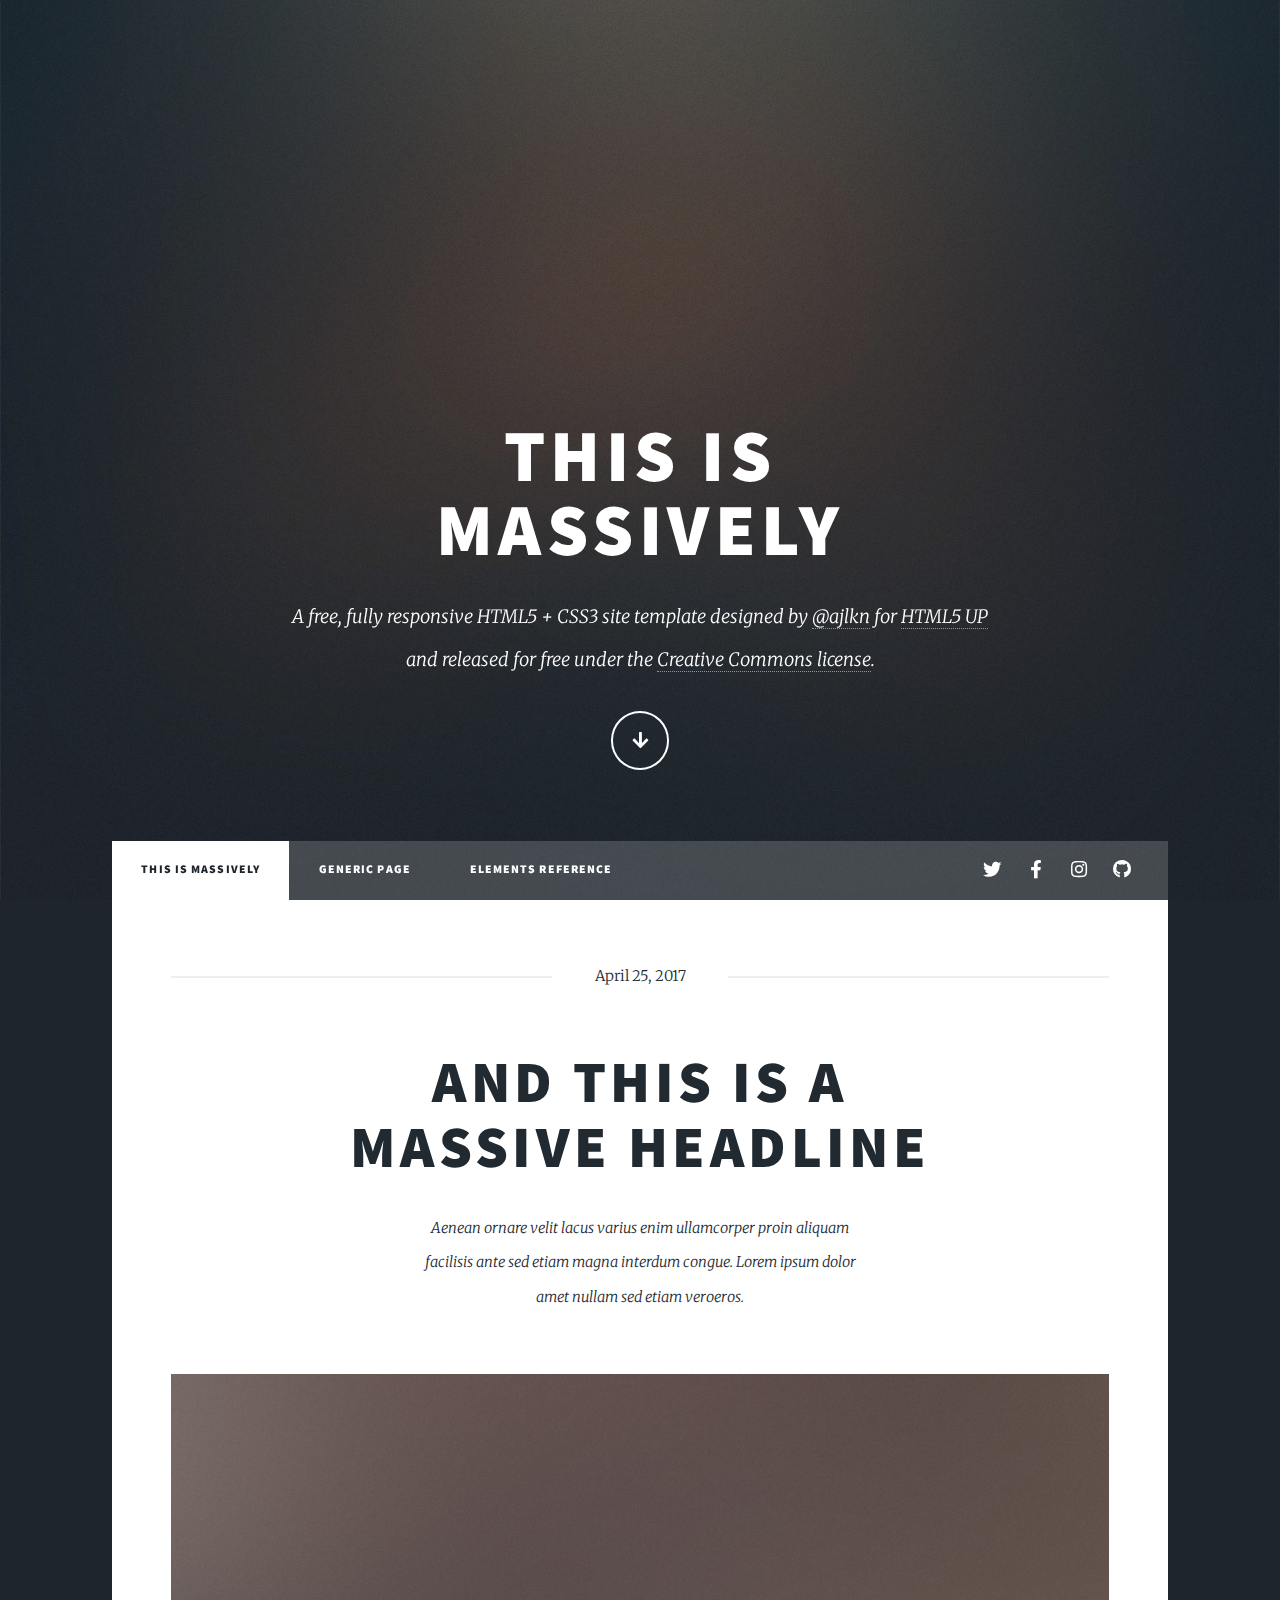
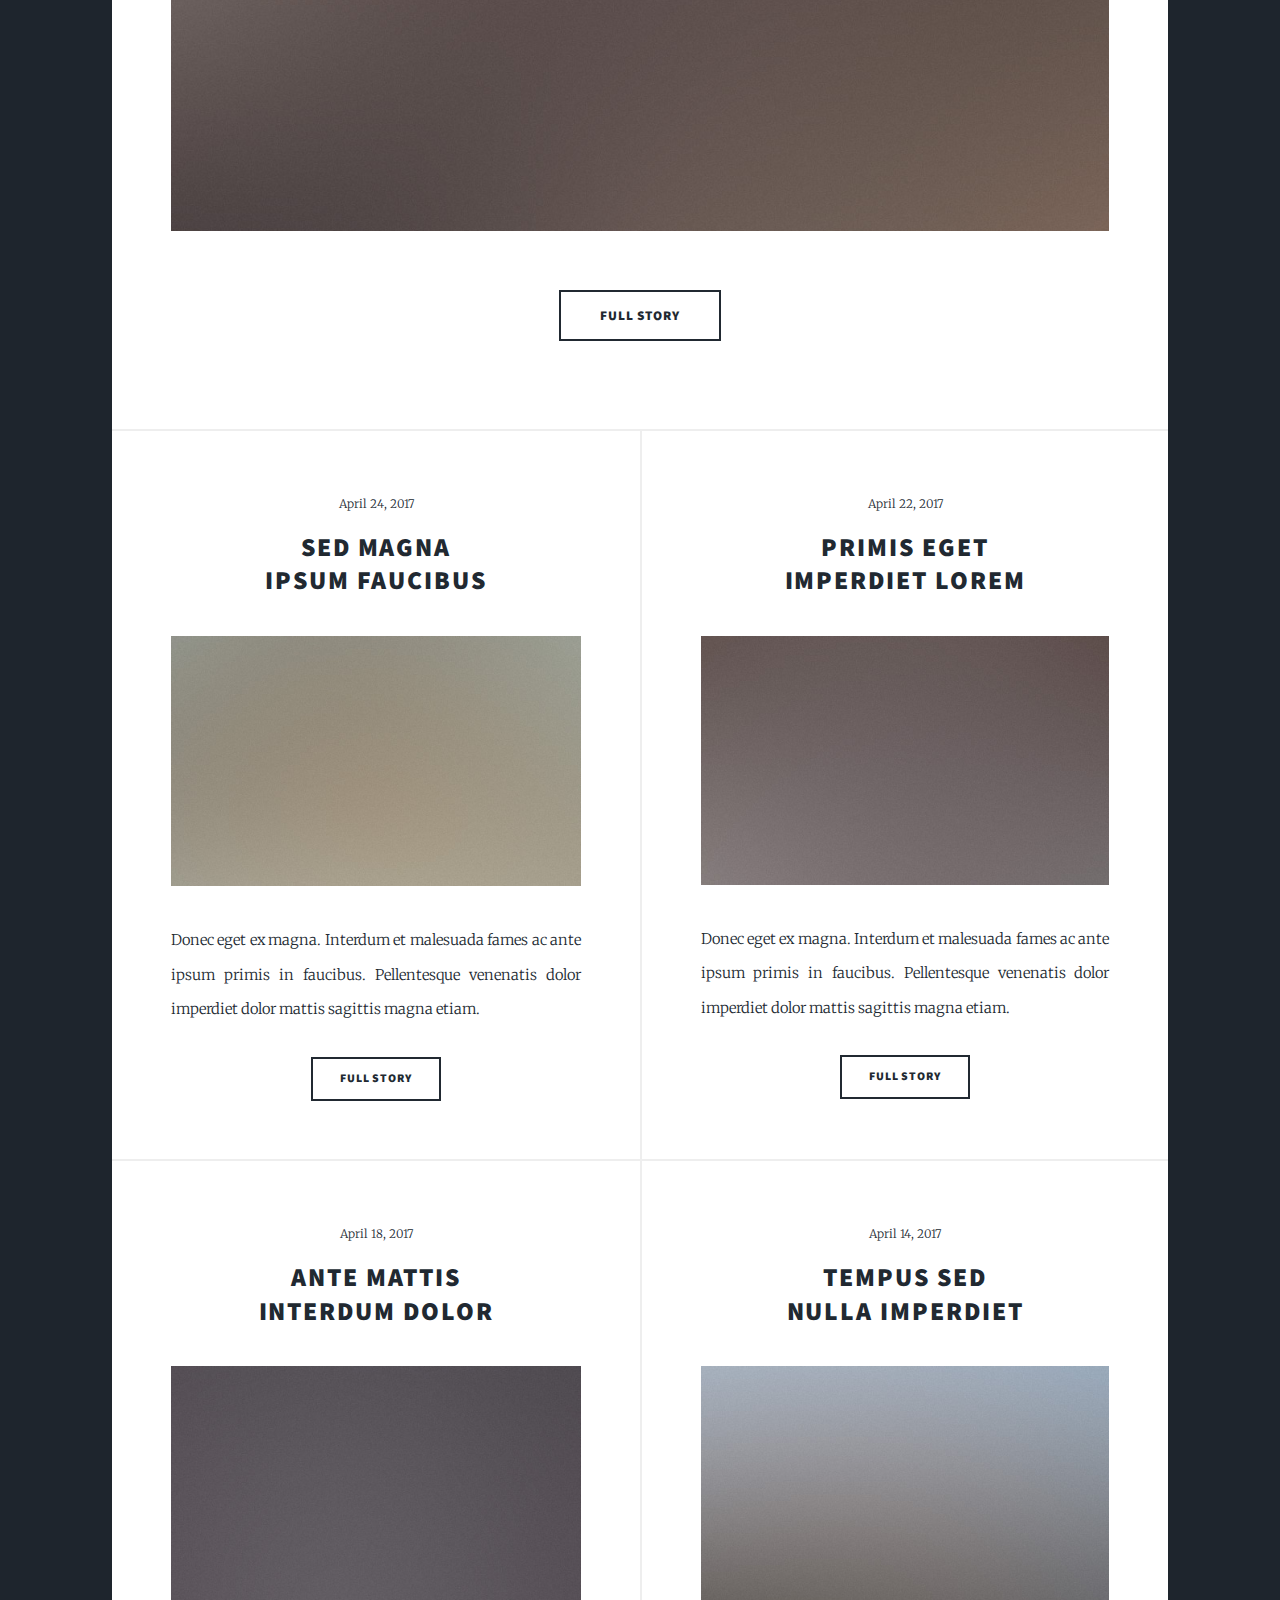
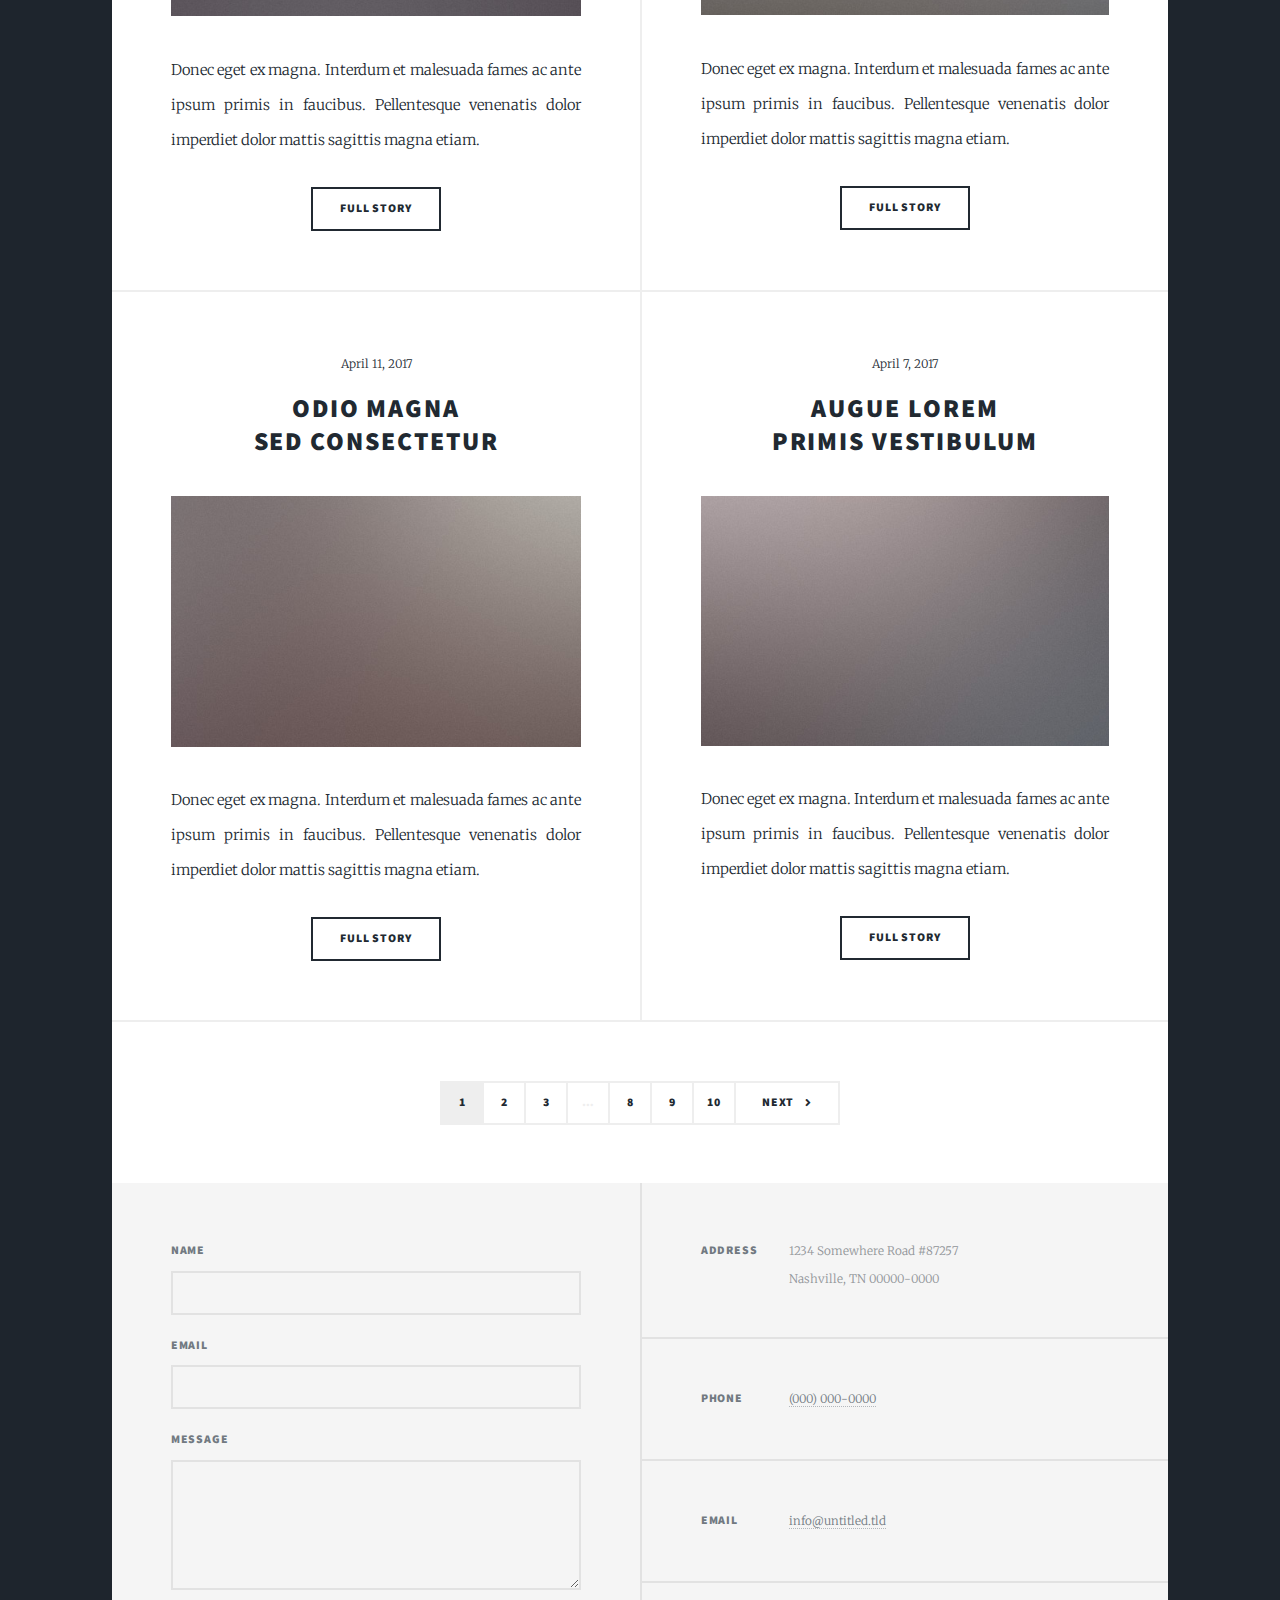
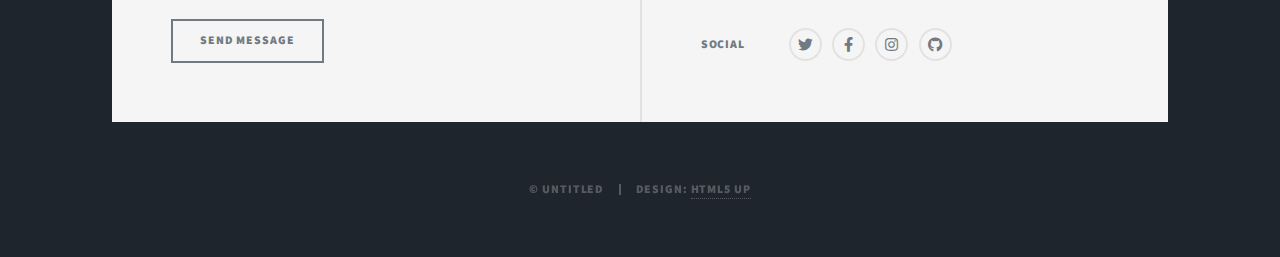
==== index.html @ a1be5a0f "Change title" ====
<!DOCTYPE HTML>
<!--
	Massively by HTML5 UP
	html5up.net | @ajlkn
	Free for personal and commercial use under the CCA 3.0 license (html5up.net/license)
-->
<html>
	<head>
		<title>Lawrence S. Lanzaderas Portfolio</title>
		<meta charset="utf-8" />
		<meta name="viewport" content="width=device-width, initial-scale=1, user-scalable=no" />
		<link rel="stylesheet" href="assets/css/main.css" />
		<noscript><link rel="stylesheet" href="assets/css/noscript.css" /></noscript>
	</head>
	<body class="is-preload">

		<!-- Wrapper -->
			<div id="wrapper" class="fade-in">

				<!-- Intro -->
					<div id="intro">
						<h1>This is<br />
						Massively</h1>
						<p>A free, fully responsive HTML5 + CSS3 site template designed by <a href="https://twitter.com/ajlkn">@ajlkn</a> for <a href="https://html5up.net">HTML5 UP</a><br />
						and released for free under the <a href="https://html5up.net/license">Creative Commons license</a>.</p>
						<ul class="actions">
							<li><a href="#header" class="button icon solid solo fa-arrow-down scrolly">Continue</a></li>
						</ul>
					</div>

				<!-- Header -->
					<header id="header">
						<a href="index.html" class="logo">Massively</a>
					</header>

				<!-- Nav -->
					<nav id="nav">
						<ul class="links">
							<li class="active"><a href="index.html">This is Massively</a></li>
							<li><a href="generic.html">Generic Page</a></li>
							<li><a href="elements.html">Elements Reference</a></li>
						</ul>
						<ul class="icons">
							<li><a href="#" class="icon brands fa-twitter"><span class="label">Twitter</span></a></li>
							<li><a href="#" class="icon brands fa-facebook-f"><span class="label">Facebook</span></a></li>
							<li><a href="#" class="icon brands fa-instagram"><span class="label">Instagram</span></a></li>
							<li><a href="#" class="icon brands fa-github"><span class="label">GitHub</span></a></li>
						</ul>
					</nav>

				<!-- Main -->
					<div id="main">

						<!-- Featured Post -->
							<article class="post featured">
								<header class="major">
									<span class="date">April 25, 2017</span>
									<h2><a href="#">And this is a<br />
									massive headline</a></h2>
									<p>Aenean ornare velit lacus varius enim ullamcorper proin aliquam<br />
									facilisis ante sed etiam magna interdum congue. Lorem ipsum dolor<br />
									amet nullam sed etiam veroeros.</p>
								</header>
								<a href="#" class="image main"><img src="images/pic01.jpg" alt="" /></a>
								<ul class="actions special">
									<li><a href="#" class="button large">Full Story</a></li>
								</ul>
							</article>

						<!-- Posts -->
							<section class="posts">
								<article>
									<header>
										<span class="date">April 24, 2017</span>
										<h2><a href="#">Sed magna<br />
										ipsum faucibus</a></h2>
									</header>
									<a href="#" class="image fit"><img src="images/pic02.jpg" alt="" /></a>
									<p>Donec eget ex magna. Interdum et malesuada fames ac ante ipsum primis in faucibus. Pellentesque venenatis dolor imperdiet dolor mattis sagittis magna etiam.</p>
									<ul class="actions special">
										<li><a href="#" class="button">Full Story</a></li>
									</ul>
								</article>
								<article>
									<header>
										<span class="date">April 22, 2017</span>
										<h2><a href="#">Primis eget<br />
										imperdiet lorem</a></h2>
									</header>
									<a href="#" class="image fit"><img src="images/pic03.jpg" alt="" /></a>
									<p>Donec eget ex magna. Interdum et malesuada fames ac ante ipsum primis in faucibus. Pellentesque venenatis dolor imperdiet dolor mattis sagittis magna etiam.</p>
									<ul class="actions special">
										<li><a href="#" class="button">Full Story</a></li>
									</ul>
								</article>
								<article>
									<header>
										<span class="date">April 18, 2017</span>
										<h2><a href="#">Ante mattis<br />
										interdum dolor</a></h2>
									</header>
									<a href="#" class="image fit"><img src="images/pic04.jpg" alt="" /></a>
									<p>Donec eget ex magna. Interdum et malesuada fames ac ante ipsum primis in faucibus. Pellentesque venenatis dolor imperdiet dolor mattis sagittis magna etiam.</p>
									<ul class="actions special">
										<li><a href="#" class="button">Full Story</a></li>
									</ul>
								</article>
								<article>
									<header>
										<span class="date">April 14, 2017</span>
										<h2><a href="#">Tempus sed<br />
										nulla imperdiet</a></h2>
									</header>
									<a href="#" class="image fit"><img src="images/pic05.jpg" alt="" /></a>
									<p>Donec eget ex magna. Interdum et malesuada fames ac ante ipsum primis in faucibus. Pellentesque venenatis dolor imperdiet dolor mattis sagittis magna etiam.</p>
									<ul class="actions special">
										<li><a href="#" class="button">Full Story</a></li>
									</ul>
								</article>
								<article>
									<header>
										<span class="date">April 11, 2017</span>
										<h2><a href="#">Odio magna<br />
										sed consectetur</a></h2>
									</header>
									<a href="#" class="image fit"><img src="images/pic06.jpg" alt="" /></a>
									<p>Donec eget ex magna. Interdum et malesuada fames ac ante ipsum primis in faucibus. Pellentesque venenatis dolor imperdiet dolor mattis sagittis magna etiam.</p>
									<ul class="actions special">
										<li><a href="#" class="button">Full Story</a></li>
									</ul>
								</article>
								<article>
									<header>
										<span class="date">April 7, 2017</span>
										<h2><a href="#">Augue lorem<br />
										primis vestibulum</a></h2>
									</header>
									<a href="#" class="image fit"><img src="images/pic07.jpg" alt="" /></a>
									<p>Donec eget ex magna. Interdum et malesuada fames ac ante ipsum primis in faucibus. Pellentesque venenatis dolor imperdiet dolor mattis sagittis magna etiam.</p>
									<ul class="actions special">
										<li><a href="#" class="button">Full Story</a></li>
									</ul>
								</article>
							</section>

						<!-- Footer -->
							<footer>
								<div class="pagination">
									<!--<a href="#" class="previous">Prev</a>-->
									<a href="#" class="page active">1</a>
									<a href="#" class="page">2</a>
									<a href="#" class="page">3</a>
									<span class="extra">&hellip;</span>
									<a href="#" class="page">8</a>
									<a href="#" class="page">9</a>
									<a href="#" class="page">10</a>
									<a href="#" class="next">Next</a>
								</div>
							</footer>

					</div>

				<!-- Footer -->
					<footer id="footer">
						<section>
							<form method="post" action="#">
								<div class="fields">
									<div class="field">
										<label for="name">Name</label>
										<input type="text" name="name" id="name" />
									</div>
									<div class="field">
										<label for="email">Email</label>
										<input type="text" name="email" id="email" />
									</div>
									<div class="field">
										<label for="message">Message</label>
										<textarea name="message" id="message" rows="3"></textarea>
									</div>
								</div>
								<ul class="actions">
									<li><input type="submit" value="Send Message" /></li>
								</ul>
							</form>
						</section>
						<section class="split contact">
							<section class="alt">
								<h3>Address</h3>
								<p>1234 Somewhere Road #87257<br />
								Nashville, TN 00000-0000</p>
							</section>
							<section>
								<h3>Phone</h3>
								<p><a href="#">(000) 000-0000</a></p>
							</section>
							<section>
								<h3>Email</h3>
								<p><a href="#">info@untitled.tld</a></p>
							</section>
							<section>
								<h3>Social</h3>
								<ul class="icons alt">
									<li><a href="#" class="icon brands alt fa-twitter"><span class="label">Twitter</span></a></li>
									<li><a href="#" class="icon brands alt fa-facebook-f"><span class="label">Facebook</span></a></li>
									<li><a href="#" class="icon brands alt fa-instagram"><span class="label">Instagram</span></a></li>
									<li><a href="#" class="icon brands alt fa-github"><span class="label">GitHub</span></a></li>
								</ul>
							</section>
						</section>
					</footer>

				<!-- Copyright -->
					<div id="copyright">
						<ul><li>&copy; Untitled</li><li>Design: <a href="https://html5up.net">HTML5 UP</a></li></ul>
					</div>

			</div>

		<!-- Scripts -->
			<script src="assets/js/jquery.min.js"></script>
			<script src="assets/js/jquery.scrollex.min.js"></script>
			<script src="assets/js/jquery.scrolly.min.js"></script>
			<script src="assets/js/browser.min.js"></script>
			<script src="assets/js/breakpoints.min.js"></script>
			<script src="assets/js/util.js"></script>
			<script src="assets/js/main.js"></script>

	</body>
</html>
---- assets/css/main.css ----
@import url(fontawesome-all.min.css);
@import url("https://fonts.googleapis.com/css?family=Merriweather:300,700,300italic,700italic|Source+Sans+Pro:900");

/*
	Massively by HTML5 UP
	html5up.net | @ajlkn
	Free for personal and commercial use under the CCA 3.0 license (html5up.net/license)
*/

html, body, div, span, applet, object,
iframe, h1, h2, h3, h4, h5, h6, p, blockquote,
pre, a, abbr, acronym, address, big, cite,
code, del, dfn, em, img, ins, kbd, q, s, samp,
small, strike, strong, sub, sup, tt, var, b,
u, i, center, dl, dt, dd, ol, ul, li, fieldset,
form, label, legend, table, caption, tbody,
tfoot, thead, tr, th, td, article, aside,
canvas, details, embed, figure, figcaption,
footer, header, hgroup, menu, nav, output, ruby,
section, summary, time, mark, audio, video {
	margin: 0;
	padding: 0;
	border: 0;
	font-size: 100%;
	font: inherit;
	vertical-align: baseline;}

article, aside, details, figcaption, figure,
footer, header, hgroup, menu, nav, section {
	display: block;}

body {
	line-height: 1;
}

ol, ul {
	list-style: none;
}

blockquote, q {
	quotes: none;
}

	blockquote:before, blockquote:after, q:before, q:after {
		content: '';
		content: none;
	}

table {
	border-collapse: collapse;
	border-spacing: 0;
}

body {
	-webkit-text-size-adjust: none;
}

mark {
	background-color: transparent;
	color: inherit;
}

input::-moz-focus-inner {
	border: 0;
	padding: 0;
}

input, select, textarea {
	-moz-appearance: none;
	-webkit-appearance: none;
	-ms-appearance: none;
	appearance: none;
}

/* Basic */

	@-ms-viewport {
		width: device-width;
	}

	body {
		-ms-overflow-style: scrollbar;
	}

	@media screen and (max-width: 480px) {

		html, body {
			min-width: 320px;
		}

	}

	html {
		box-sizing: border-box;
	}

	*, *:before, *:after {
		box-sizing: inherit;
	}

	body {
		background-color: #1e252d;
	}

		body.is-preload *, body.is-preload *:before, body.is-preload *:after {
			-moz-animation: none !important;
			-webkit-animation: none !important;
			-ms-animation: none !important;
			animation: none !important;
			-moz-transition: none !important;
			-webkit-transition: none !important;
			-ms-transition: none !important;
			transition: none !important;
		}

/* Type */

	html {
		font-size: 16pt;
	}

		@media screen and (max-width: 1680px) {

			html {
				font-size: 12pt;
			}

		}

		@media screen and (max-width: 1280px) {

			html {
				font-size: 11pt;
			}

		}

		@media screen and (max-width: 360px) {

			html {
				font-size: 10pt;
			}

		}

	body {
		color: #212931;
	}

	body, input, select, textarea {
		font-family: "Merriweather", Georgia, serif;
		font-weight: 300;
		font-size: 1rem;
		line-height: 2.375;
	}

	a {
		-moz-transition: color 0.2s ease-in-out, background-color 0.2s ease-in-out, border-color 0.2s ease-in-out, box-shadow 0.2s ease-in-out;
		-webkit-transition: color 0.2s ease-in-out, background-color 0.2s ease-in-out, border-color 0.2s ease-in-out, box-shadow 0.2s ease-in-out;
		-ms-transition: color 0.2s ease-in-out, background-color 0.2s ease-in-out, border-color 0.2s ease-in-out, box-shadow 0.2s ease-in-out;
		transition: color 0.2s ease-in-out, background-color 0.2s ease-in-out, border-color 0.2s ease-in-out, box-shadow 0.2s ease-in-out;
		border-bottom: dotted 1px;
		text-decoration: none;
	}

		a:hover {
			border-bottom-color: transparent;
		}

	strong, b {
		font-weight: 600;
	}

	em, i {
		font-style: italic;
	}

	p {
		text-align: justify;
		margin: 0 0 2rem 0;
	}

	h1, h2, h3, h4, h5, h6 {
		font-family: "Source Sans Pro", Helvetica, sans-serif;
		font-weight: 900;
		line-height: 1.5;
		letter-spacing: 0.075em;
		text-transform: uppercase;
		margin: 0 0 1rem 0;
	}

		h1 a, h2 a, h3 a, h4 a, h5 a, h6 a {
			border-bottom: 0;
			color: inherit;
			text-decoration: none;
		}

	h1 {
		font-size: 4rem;
		line-height: 1.1;
		margin: 0 0 2rem 0;
	}

	h2 {
		font-size: 1.75rem;
		line-height: 1.3;
		margin: 0 0 1.5rem 0;
	}

	h3 {
		font-size: 1.25rem;
		margin: 0 0 1.5rem 0;
	}

	h4 {
		font-size: 1rem;
	}

	h5 {
		font-size: 0.9rem;
	}

	h6 {
		font-size: 0.8rem;
	}

	sub {
		font-size: 0.8rem;
		position: relative;
		top: 0.5rem;
	}

	sup {
		font-size: 0.8rem;
		position: relative;
		top: -0.5rem;
	}

	blockquote {
		border-left: solid 4px;
		font-style: italic;
		margin: 0 0 2rem 0;
		padding: 0.5rem 0 0.5rem 2rem;
	}

	code {
		border: solid 2px;
		font-family: "Courier New", monospace;
		font-size: 0.9rem;
		margin: 0 0.25rem;
		padding: 0.25rem 0.65rem;
	}

	pre {
		-webkit-overflow-scrolling: touch;
		font-family: "Courier New", monospace;
		font-size: 0.9rem;
		margin: 0 0 2rem 0;
	}

		pre code {
			display: block;
			line-height: 1.75;
			padding: 1rem 1.5rem;
			overflow-x: auto;
		}

	hr {
		border: 0;
		border-bottom: solid 2px;
		margin: 3rem 0;
	}

		hr.major {
			margin: 5rem 0;
		}

	.align-left {
		text-align: left;
	}

	.align-center {
		text-align: center;
	}

	.align-right {
		text-align: right;
	}

	input, select, textarea {
		color: #212931;
	}

	a {
		color: #212931;
		border-bottom-color: rgba(33, 41, 49, 0.5);
	}

		a:hover {
			border-bottom-color: transparent;
			color: #18bfef !important;
		}

	strong, b {
		color: #212931;
	}

	h1, h2, h3, h4, h5, h6 {
		color: #212931;
	}

	blockquote {
		border-left-color: #eeeeee;
	}

	code {
		background: rgba(220, 220, 220, 0.25);
		border-color: #eeeeee;
	}

	hr {
		border-bottom-color: #eeeeee;
	}

/* Row */

	.row {
		display: flex;
		flex-wrap: wrap;
		box-sizing: border-box;
		align-items: stretch;
	}

		.row > * {
			box-sizing: border-box;
		}

		.row.gtr-uniform > * > :last-child {
			margin-bottom: 0;
		}

		.row.aln-left {
			justify-content: flex-start;
		}

		.row.aln-center {
			justify-content: center;
		}

		.row.aln-right {
			justify-content: flex-end;
		}

		.row.aln-top {
			align-items: flex-start;
		}

		.row.aln-middle {
			align-items: center;
		}

		.row.aln-bottom {
			align-items: flex-end;
		}

		.row > .imp {
			order: -1;
		}

		.row > .col-1 {
			width: 8.33333%;
		}

		.row > .off-1 {
			margin-left: 8.33333%;
		}

		.row > .col-2 {
			width: 16.66667%;
		}

		.row > .off-2 {
			margin-left: 16.66667%;
		}

		.row > .col-3 {
			width: 25%;
		}

		.row > .off-3 {
			margin-left: 25%;
		}

		.row > .col-4 {
			width: 33.33333%;
		}

		.row > .off-4 {
			margin-left: 33.33333%;
		}

		.row > .col-5 {
			width: 41.66667%;
		}

		.row > .off-5 {
			margin-left: 41.66667%;
		}

		.row > .col-6 {
			width: 50%;
		}

		.row > .off-6 {
			margin-left: 50%;
		}

		.row > .col-7 {
			width: 58.33333%;
		}

		.row > .off-7 {
			margin-left: 58.33333%;
		}

		.row > .col-8 {
			width: 66.66667%;
		}

		.row > .off-8 {
			margin-left: 66.66667%;
		}

		.row > .col-9 {
			width: 75%;
		}

		.row > .off-9 {
			margin-left: 75%;
		}

		.row > .col-10 {
			width: 83.33333%;
		}

		.row > .off-10 {
			margin-left: 83.33333%;
		}

		.row > .col-11 {
			width: 91.66667%;
		}

		.row > .off-11 {
			margin-left: 91.66667%;
		}

		.row > .col-12 {
			width: 100%;
		}

		.row > .off-12 {
			margin-left: 100%;
		}

		.row.gtr-0 {
			margin-top: 0;
			margin-left: 0rem;
		}

			.row.gtr-0 > * {
				padding: 0 0 0 0rem;
			}

			.row.gtr-0.gtr-uniform {
				margin-top: 0rem;
			}

				.row.gtr-0.gtr-uniform > * {
					padding-top: 0rem;
				}

		.row.gtr-25 {
			margin-top: 0;
			margin-left: -0.375rem;
		}

			.row.gtr-25 > * {
				padding: 0 0 0 0.375rem;
			}

			.row.gtr-25.gtr-uniform {
				margin-top: -0.375rem;
			}

				.row.gtr-25.gtr-uniform > * {
					padding-top: 0.375rem;
				}

		.row.gtr-50 {
			margin-top: 0;
			margin-left: -0.75rem;
		}

			.row.gtr-50 > * {
				padding: 0 0 0 0.75rem;
			}

			.row.gtr-50.gtr-uniform {
				margin-top: -0.75rem;
			}

				.row.gtr-50.gtr-uniform > * {
					padding-top: 0.75rem;
				}

		.row {
			margin-top: 0;
			margin-left: -1.5rem;
		}

			.row > * {
				padding: 0 0 0 1.5rem;
			}

			.row.gtr-uniform {
				margin-top: -1.5rem;
			}

				.row.gtr-uniform > * {
					padding-top: 1.5rem;
				}

		.row.gtr-150 {
			margin-top: 0;
			margin-left: -2.25rem;
		}

			.row.gtr-150 > * {
				padding: 0 0 0 2.25rem;
			}

			.row.gtr-150.gtr-uniform {
				margin-top: -2.25rem;
			}

				.row.gtr-150.gtr-uniform > * {
					padding-top: 2.25rem;
				}

		.row.gtr-200 {
			margin-top: 0;
			margin-left: -3rem;
		}

			.row.gtr-200 > * {
				padding: 0 0 0 3rem;
			}

			.row.gtr-200.gtr-uniform {
				margin-top: -3rem;
			}

				.row.gtr-200.gtr-uniform > * {
					padding-top: 3rem;
				}

		@media screen and (max-width: 1680px) {

			.row {
				display: flex;
				flex-wrap: wrap;
				box-sizing: border-box;
				align-items: stretch;
			}

				.row > * {
					box-sizing: border-box;
				}

				.row.gtr-uniform > * > :last-child {
					margin-bottom: 0;
				}

				.row.aln-left {
					justify-content: flex-start;
				}

				.row.aln-center {
					justify-content: center;
				}

				.row.aln-right {
					justify-content: flex-end;
				}

				.row.aln-top {
					align-items: flex-start;
				}

				.row.aln-middle {
					align-items: center;
				}

				.row.aln-bottom {
					align-items: flex-end;
				}

				.row > .imp-xlarge {
					order: -1;
				}

				.row > .col-1-xlarge {
					width: 8.33333%;
				}

				.row > .off-1-xlarge {
					margin-left: 8.33333%;
				}

				.row > .col-2-xlarge {
					width: 16.66667%;
				}

				.row > .off-2-xlarge {
					margin-left: 16.66667%;
				}

				.row > .col-3-xlarge {
					width: 25%;
				}

				.row > .off-3-xlarge {
					margin-left: 25%;
				}

				.row > .col-4-xlarge {
					width: 33.33333%;
				}

				.row > .off-4-xlarge {
					margin-left: 33.33333%;
				}

				.row > .col-5-xlarge {
					width: 41.66667%;
				}

				.row > .off-5-xlarge {
					margin-left: 41.66667%;
				}

				.row > .col-6-xlarge {
					width: 50%;
				}

				.row > .off-6-xlarge {
					margin-left: 50%;
				}

				.row > .col-7-xlarge {
					width: 58.33333%;
				}

				.row > .off-7-xlarge {
					margin-left: 58.33333%;
				}

				.row > .col-8-xlarge {
					width: 66.66667%;
				}

				.row > .off-8-xlarge {
					margin-left: 66.66667%;
				}

				.row > .col-9-xlarge {
					width: 75%;
				}

				.row > .off-9-xlarge {
					margin-left: 75%;
				}

				.row > .col-10-xlarge {
					width: 83.33333%;
				}

				.row > .off-10-xlarge {
					margin-left: 83.33333%;
				}

				.row > .col-11-xlarge {
					width: 91.66667%;
				}

				.row > .off-11-xlarge {
					margin-left: 91.66667%;
				}

				.row > .col-12-xlarge {
					width: 100%;
				}

				.row > .off-12-xlarge {
					margin-left: 100%;
				}

				.row.gtr-0 {
					margin-top: 0;
					margin-left: 0rem;
				}

					.row.gtr-0 > * {
						padding: 0 0 0 0rem;
					}

					.row.gtr-0.gtr-uniform {
						margin-top: 0rem;
					}

						.row.gtr-0.gtr-uniform > * {
							padding-top: 0rem;
						}

				.row.gtr-25 {
					margin-top: 0;
					margin-left: -0.375rem;
				}

					.row.gtr-25 > * {
						padding: 0 0 0 0.375rem;
					}

					.row.gtr-25.gtr-uniform {
						margin-top: -0.375rem;
					}

						.row.gtr-25.gtr-uniform > * {
							padding-top: 0.375rem;
						}

				.row.gtr-50 {
					margin-top: 0;
					margin-left: -0.75rem;
				}

					.row.gtr-50 > * {
						padding: 0 0 0 0.75rem;
					}

					.row.gtr-50.gtr-uniform {
						margin-top: -0.75rem;
					}

						.row.gtr-50.gtr-uniform > * {
							padding-top: 0.75rem;
						}

				.row {
					margin-top: 0;
					margin-left: -1.5rem;
				}

					.row > * {
						padding: 0 0 0 1.5rem;
					}

					.row.gtr-uniform {
						margin-top: -1.5rem;
					}

						.row.gtr-uniform > * {
							padding-top: 1.5rem;
						}

				.row.gtr-150 {
					margin-top: 0;
					margin-left: -2.25rem;
				}

					.row.gtr-150 > * {
						padding: 0 0 0 2.25rem;
					}

					.row.gtr-150.gtr-uniform {
						margin-top: -2.25rem;
					}

						.row.gtr-150.gtr-uniform > * {
							padding-top: 2.25rem;
						}

				.row.gtr-200 {
					margin-top: 0;
					margin-left: -3rem;
				}

					.row.gtr-200 > * {
						padding: 0 0 0 3rem;
					}

					.row.gtr-200.gtr-uniform {
						margin-top: -3rem;
					}

						.row.gtr-200.gtr-uniform > * {
							padding-top: 3rem;
						}

		}

		@media screen and (max-width: 1280px) {

			.row {
				display: flex;
				flex-wrap: wrap;
				box-sizing: border-box;
				align-items: stretch;
			}

				.row > * {
					box-sizing: border-box;
				}

				.row.gtr-uniform > * > :last-child {
					margin-bottom: 0;
				}

				.row.aln-left {
					justify-content: flex-start;
				}

				.row.aln-center {
					justify-content: center;
				}

				.row.aln-right {
					justify-content: flex-end;
				}

				.row.aln-top {
					align-items: flex-start;
				}

				.row.aln-middle {
					align-items: center;
				}

				.row.aln-bottom {
					align-items: flex-end;
				}

				.row > .imp-large {
					order: -1;
				}

				.row > .col-1-large {
					width: 8.33333%;
				}

				.row > .off-1-large {
					margin-left: 8.33333%;
				}

				.row > .col-2-large {
					width: 16.66667%;
				}

				.row > .off-2-large {
					margin-left: 16.66667%;
				}

				.row > .col-3-large {
					width: 25%;
				}

				.row > .off-3-large {
					margin-left: 25%;
				}

				.row > .col-4-large {
					width: 33.33333%;
				}

				.row > .off-4-large {
					margin-left: 33.33333%;
				}

				.row > .col-5-large {
					width: 41.66667%;
				}

				.row > .off-5-large {
					margin-left: 41.66667%;
				}

				.row > .col-6-large {
					width: 50%;
				}

				.row > .off-6-large {
					margin-left: 50%;
				}

				.row > .col-7-large {
					width: 58.33333%;
				}

				.row > .off-7-large {
					margin-left: 58.33333%;
				}

				.row > .col-8-large {
					width: 66.66667%;
				}

				.row > .off-8-large {
					margin-left: 66.66667%;
				}

				.row > .col-9-large {
					width: 75%;
				}

				.row > .off-9-large {
					margin-left: 75%;
				}

				.row > .col-10-large {
					width: 83.33333%;
				}

				.row > .off-10-large {
					margin-left: 83.33333%;
				}

				.row > .col-11-large {
					width: 91.66667%;
				}

				.row > .off-11-large {
					margin-left: 91.66667%;
				}

				.row > .col-12-large {
					width: 100%;
				}

				.row > .off-12-large {
					margin-left: 100%;
				}

				.row.gtr-0 {
					margin-top: 0;
					margin-left: 0rem;
				}

					.row.gtr-0 > * {
						padding: 0 0 0 0rem;
					}

					.row.gtr-0.gtr-uniform {
						margin-top: 0rem;
					}

						.row.gtr-0.gtr-uniform > * {
							padding-top: 0rem;
						}

				.row.gtr-25 {
					margin-top: 0;
					margin-left: -0.375rem;
				}

					.row.gtr-25 > * {
						padding: 0 0 0 0.375rem;
					}

					.row.gtr-25.gtr-uniform {
						margin-top: -0.375rem;
					}

						.row.gtr-25.gtr-uniform > * {
							padding-top: 0.375rem;
						}

				.row.gtr-50 {
					margin-top: 0;
					margin-left: -0.75rem;
				}

					.row.gtr-50 > * {
						padding: 0 0 0 0.75rem;
					}

					.row.gtr-50.gtr-uniform {
						margin-top: -0.75rem;
					}

						.row.gtr-50.gtr-uniform > * {
							padding-top: 0.75rem;
						}

				.row {
					margin-top: 0;
					margin-left: -1.5rem;
				}

					.row > * {
						padding: 0 0 0 1.5rem;
					}

					.row.gtr-uniform {
						margin-top: -1.5rem;
					}

						.row.gtr-uniform > * {
							padding-top: 1.5rem;
						}

				.row.gtr-150 {
					margin-top: 0;
					margin-left: -2.25rem;
				}

					.row.gtr-150 > * {
						padding: 0 0 0 2.25rem;
					}

					.row.gtr-150.gtr-uniform {
						margin-top: -2.25rem;
					}

						.row.gtr-150.gtr-uniform > * {
							padding-top: 2.25rem;
						}

				.row.gtr-200 {
					margin-top: 0;
					margin-left: -3rem;
				}

					.row.gtr-200 > * {
						padding: 0 0 0 3rem;
					}

					.row.gtr-200.gtr-uniform {
						margin-top: -3rem;
					}

						.row.gtr-200.gtr-uniform > * {
							padding-top: 3rem;
						}

		}

		@media screen and (max-width: 980px) {

			.row {
				display: flex;
				flex-wrap: wrap;
				box-sizing: border-box;
				align-items: stretch;
			}

				.row > * {
					box-sizing: border-box;
				}

				.row.gtr-uniform > * > :last-child {
					margin-bottom: 0;
				}

				.row.aln-left {
					justify-content: flex-start;
				}

				.row.aln-center {
					justify-content: center;
				}

				.row.aln-right {
					justify-content: flex-end;
				}

				.row.aln-top {
					align-items: flex-start;
				}

				.row.aln-middle {
					align-items: center;
				}

				.row.aln-bottom {
					align-items: flex-end;
				}

				.row > .imp-medium {
					order: -1;
				}

				.row > .col-1-medium {
					width: 8.33333%;
				}

				.row > .off-1-medium {
					margin-left: 8.33333%;
				}

				.row > .col-2-medium {
					width: 16.66667%;
				}

				.row > .off-2-medium {
					margin-left: 16.66667%;
				}

				.row > .col-3-medium {
					width: 25%;
				}

				.row > .off-3-medium {
					margin-left: 25%;
				}

				.row > .col-4-medium {
					width: 33.33333%;
				}

				.row > .off-4-medium {
					margin-left: 33.33333%;
				}

				.row > .col-5-medium {
					width: 41.66667%;
				}

				.row > .off-5-medium {
					margin-left: 41.66667%;
				}

				.row > .col-6-medium {
					width: 50%;
				}

				.row > .off-6-medium {
					margin-left: 50%;
				}

				.row > .col-7-medium {
					width: 58.33333%;
				}

				.row > .off-7-medium {
					margin-left: 58.33333%;
				}

				.row > .col-8-medium {
					width: 66.66667%;
				}

				.row > .off-8-medium {
					margin-left: 66.66667%;
				}

				.row > .col-9-medium {
					width: 75%;
				}

				.row > .off-9-medium {
					margin-left: 75%;
				}

				.row > .col-10-medium {
					width: 83.33333%;
				}

				.row > .off-10-medium {
					margin-left: 83.33333%;
				}

				.row > .col-11-medium {
					width: 91.66667%;
				}

				.row > .off-11-medium {
					margin-left: 91.66667%;
				}

				.row > .col-12-medium {
					width: 100%;
				}

				.row > .off-12-medium {
					margin-left: 100%;
				}

				.row.gtr-0 {
					margin-top: 0;
					margin-left: 0rem;
				}

					.row.gtr-0 > * {
						padding: 0 0 0 0rem;
					}

					.row.gtr-0.gtr-uniform {
						margin-top: 0rem;
					}

						.row.gtr-0.gtr-uniform > * {
							padding-top: 0rem;
						}

				.row.gtr-25 {
					margin-top: 0;
					margin-left: -0.375rem;
				}

					.row.gtr-25 > * {
						padding: 0 0 0 0.375rem;
					}

					.row.gtr-25.gtr-uniform {
						margin-top: -0.375rem;
					}

						.row.gtr-25.gtr-uniform > * {
							padding-top: 0.375rem;
						}

				.row.gtr-50 {
					margin-top: 0;
					margin-left: -0.75rem;
				}

					.row.gtr-50 > * {
						padding: 0 0 0 0.75rem;
					}

					.row.gtr-50.gtr-uniform {
						margin-top: -0.75rem;
					}

						.row.gtr-50.gtr-uniform > * {
							padding-top: 0.75rem;
						}

				.row {
					margin-top: 0;
					margin-left: -1.5rem;
				}

					.row > * {
						padding: 0 0 0 1.5rem;
					}

					.row.gtr-uniform {
						margin-top: -1.5rem;
					}

						.row.gtr-uniform > * {
							padding-top: 1.5rem;
						}

				.row.gtr-150 {
					margin-top: 0;
					margin-left: -2.25rem;
				}

					.row.gtr-150 > * {
						padding: 0 0 0 2.25rem;
					}

					.row.gtr-150.gtr-uniform {
						margin-top: -2.25rem;
					}

						.row.gtr-150.gtr-uniform > * {
							padding-top: 2.25rem;
						}

				.row.gtr-200 {
					margin-top: 0;
					margin-left: -3rem;
				}

					.row.gtr-200 > * {
						padding: 0 0 0 3rem;
					}

					.row.gtr-200.gtr-uniform {
						margin-top: -3rem;
					}

						.row.gtr-200.gtr-uniform > * {
							padding-top: 3rem;
						}

		}

		@media screen and (max-width: 736px) {

			.row {
				display: flex;
				flex-wrap: wrap;
				box-sizing: border-box;
				align-items: stretch;
			}

				.row > * {
					box-sizing: border-box;
				}

				.row.gtr-uniform > * > :last-child {
					margin-bottom: 0;
				}

				.row.aln-left {
					justify-content: flex-start;
				}

				.row.aln-center {
					justify-content: center;
				}

				.row.aln-right {
					justify-content: flex-end;
				}

				.row.aln-top {
					align-items: flex-start;
				}

				.row.aln-middle {
					align-items: center;
				}

				.row.aln-bottom {
					align-items: flex-end;
				}

				.row > .imp-small {
					order: -1;
				}

				.row > .col-1-small {
					width: 8.33333%;
				}

				.row > .off-1-small {
					margin-left: 8.33333%;
				}

				.row > .col-2-small {
					width: 16.66667%;
				}

				.row > .off-2-small {
					margin-left: 16.66667%;
				}

				.row > .col-3-small {
					width: 25%;
				}

				.row > .off-3-small {
					margin-left: 25%;
				}

				.row > .col-4-small {
					width: 33.33333%;
				}

				.row > .off-4-small {
					margin-left: 33.33333%;
				}

				.row > .col-5-small {
					width: 41.66667%;
				}

				.row > .off-5-small {
					margin-left: 41.66667%;
				}

				.row > .col-6-small {
					width: 50%;
				}

				.row > .off-6-small {
					margin-left: 50%;
				}

				.row > .col-7-small {
					width: 58.33333%;
				}

				.row > .off-7-small {
					margin-left: 58.33333%;
				}

				.row > .col-8-small {
					width: 66.66667%;
				}

				.row > .off-8-small {
					margin-left: 66.66667%;
				}

				.row > .col-9-small {
					width: 75%;
				}

				.row > .off-9-small {
					margin-left: 75%;
				}

				.row > .col-10-small {
					width: 83.33333%;
				}

				.row > .off-10-small {
					margin-left: 83.33333%;
				}

				.row > .col-11-small {
					width: 91.66667%;
				}

				.row > .off-11-small {
					margin-left: 91.66667%;
				}

				.row > .col-12-small {
					width: 100%;
				}

				.row > .off-12-small {
					margin-left: 100%;
				}

				.row.gtr-0 {
					margin-top: 0;
					margin-left: 0rem;
				}

					.row.gtr-0 > * {
						padding: 0 0 0 0rem;
					}

					.row.gtr-0.gtr-uniform {
						margin-top: 0rem;
					}

						.row.gtr-0.gtr-uniform > * {
							padding-top: 0rem;
						}

				.row.gtr-25 {
					margin-top: 0;
					margin-left: -0.375rem;
				}

					.row.gtr-25 > * {
						padding: 0 0 0 0.375rem;
					}

					.row.gtr-25.gtr-uniform {
						margin-top: -0.375rem;
					}

						.row.gtr-25.gtr-uniform > * {
							padding-top: 0.375rem;
						}

				.row.gtr-50 {
					margin-top: 0;
					margin-left: -0.75rem;
				}

					.row.gtr-50 > * {
						padding: 0 0 0 0.75rem;
					}

					.row.gtr-50.gtr-uniform {
						margin-top: -0.75rem;
					}

						.row.gtr-50.gtr-uniform > * {
							padding-top: 0.75rem;
						}

				.row {
					margin-top: 0;
					margin-left: -1.5rem;
				}

					.row > * {
						padding: 0 0 0 1.5rem;
					}

					.row.gtr-uniform {
						margin-top: -1.5rem;
					}

						.row.gtr-uniform > * {
							padding-top: 1.5rem;
						}

				.row.gtr-150 {
					margin-top: 0;
					margin-left: -2.25rem;
				}

					.row.gtr-150 > * {
						padding: 0 0 0 2.25rem;
					}

					.row.gtr-150.gtr-uniform {
						margin-top: -2.25rem;
					}

						.row.gtr-150.gtr-uniform > * {
							padding-top: 2.25rem;
						}

				.row.gtr-200 {
					margin-top: 0;
					margin-left: -3rem;
				}

					.row.gtr-200 > * {
						padding: 0 0 0 3rem;
					}

					.row.gtr-200.gtr-uniform {
						margin-top: -3rem;
					}

						.row.gtr-200.gtr-uniform > * {
							padding-top: 3rem;
						}

		}

		@media screen and (max-width: 480px) {

			.row {
				display: flex;
				flex-wrap: wrap;
				box-sizing: border-box;
				align-items: stretch;
			}

				.row > * {
					box-sizing: border-box;
				}

				.row.gtr-uniform > * > :last-child {
					margin-bottom: 0;
				}

				.row.aln-left {
					justify-content: flex-start;
				}

				.row.aln-center {
					justify-content: center;
				}

				.row.aln-right {
					justify-content: flex-end;
				}

				.row.aln-top {
					align-items: flex-start;
				}

				.row.aln-middle {
					align-items: center;
				}

				.row.aln-bottom {
					align-items: flex-end;
				}

				.row > .imp-xsmall {
					order: -1;
				}

				.row > .col-1-xsmall {
					width: 8.33333%;
				}

				.row > .off-1-xsmall {
					margin-left: 8.33333%;
				}

				.row > .col-2-xsmall {
					width: 16.66667%;
				}

				.row > .off-2-xsmall {
					margin-left: 16.66667%;
				}

				.row > .col-3-xsmall {
					width: 25%;
				}

				.row > .off-3-xsmall {
					margin-left: 25%;
				}

				.row > .col-4-xsmall {
					width: 33.33333%;
				}

				.row > .off-4-xsmall {
					margin-left: 33.33333%;
				}

				.row > .col-5-xsmall {
					width: 41.66667%;
				}

				.row > .off-5-xsmall {
					margin-left: 41.66667%;
				}

				.row > .col-6-xsmall {
					width: 50%;
				}

				.row > .off-6-xsmall {
					margin-left: 50%;
				}

				.row > .col-7-xsmall {
					width: 58.33333%;
				}

				.row > .off-7-xsmall {
					margin-left: 58.33333%;
				}

				.row > .col-8-xsmall {
					width: 66.66667%;
				}

				.row > .off-8-xsmall {
					margin-left: 66.66667%;
				}

				.row > .col-9-xsmall {
					width: 75%;
				}

				.row > .off-9-xsmall {
					margin-left: 75%;
				}

				.row > .col-10-xsmall {
					width: 83.33333%;
				}

				.row > .off-10-xsmall {
					margin-left: 83.33333%;
				}

				.row > .col-11-xsmall {
					width: 91.66667%;
				}

				.row > .off-11-xsmall {
					margin-left: 91.66667%;
				}

				.row > .col-12-xsmall {
					width: 100%;
				}

				.row > .off-12-xsmall {
					margin-left: 100%;
				}

				.row.gtr-0 {
					margin-top: 0;
					margin-left: 0rem;
				}

					.row.gtr-0 > * {
						padding: 0 0 0 0rem;
					}

					.row.gtr-0.gtr-uniform {
						margin-top: 0rem;
					}

						.row.gtr-0.gtr-uniform > * {
							padding-top: 0rem;
						}

				.row.gtr-25 {
					margin-top: 0;
					margin-left: -0.375rem;
				}

					.row.gtr-25 > * {
						padding: 0 0 0 0.375rem;
					}

					.row.gtr-25.gtr-uniform {
						margin-top: -0.375rem;
					}

						.row.gtr-25.gtr-uniform > * {
							padding-top: 0.375rem;
						}

				.row.gtr-50 {
					margin-top: 0;
					margin-left: -0.75rem;
				}

					.row.gtr-50 > * {
						padding: 0 0 0 0.75rem;
					}

					.row.gtr-50.gtr-uniform {
						margin-top: -0.75rem;
					}

						.row.gtr-50.gtr-uniform > * {
							padding-top: 0.75rem;
						}

				.row {
					margin-top: 0;
					margin-left: -1.5rem;
				}

					.row > * {
						padding: 0 0 0 1.5rem;
					}

					.row.gtr-uniform {
						margin-top: -1.5rem;
					}

						.row.gtr-uniform > * {
							padding-top: 1.5rem;
						}

				.row.gtr-150 {
					margin-top: 0;
					margin-left: -2.25rem;
				}

					.row.gtr-150 > * {
						padding: 0 0 0 2.25rem;
					}

					.row.gtr-150.gtr-uniform {
						margin-top: -2.25rem;
					}

						.row.gtr-150.gtr-uniform > * {
							padding-top: 2.25rem;
						}

				.row.gtr-200 {
					margin-top: 0;
					margin-left: -3rem;
				}

					.row.gtr-200 > * {
						padding: 0 0 0 3rem;
					}

					.row.gtr-200.gtr-uniform {
						margin-top: -3rem;
					}

						.row.gtr-200.gtr-uniform > * {
							padding-top: 3rem;
						}

		}

		@media screen and (max-width: 360px) {

			.row {
				display: flex;
				flex-wrap: wrap;
				box-sizing: border-box;
				align-items: stretch;
			}

				.row > * {
					box-sizing: border-box;
				}

				.row.gtr-uniform > * > :last-child {
					margin-bottom: 0;
				}

				.row.aln-left {
					justify-content: flex-start;
				}

				.row.aln-center {
					justify-content: center;
				}

				.row.aln-right {
					justify-content: flex-end;
				}

				.row.aln-top {
					align-items: flex-start;
				}

				.row.aln-middle {
					align-items: center;
				}

				.row.aln-bottom {
					align-items: flex-end;
				}

				.row > .imp-xxsmall {
					order: -1;
				}

				.row > .col-1-xxsmall {
					width: 8.33333%;
				}

				.row > .off-1-xxsmall {
					margin-left: 8.33333%;
				}

				.row > .col-2-xxsmall {
					width: 16.66667%;
				}

				.row > .off-2-xxsmall {
					margin-left: 16.66667%;
				}

				.row > .col-3-xxsmall {
					width: 25%;
				}

				.row > .off-3-xxsmall {
					margin-left: 25%;
				}

				.row > .col-4-xxsmall {
					width: 33.33333%;
				}

				.row > .off-4-xxsmall {
					margin-left: 33.33333%;
				}

				.row > .col-5-xxsmall {
					width: 41.66667%;
				}

				.row > .off-5-xxsmall {
					margin-left: 41.66667%;
				}

				.row > .col-6-xxsmall {
					width: 50%;
				}

				.row > .off-6-xxsmall {
					margin-left: 50%;
				}

				.row > .col-7-xxsmall {
					width: 58.33333%;
				}

				.row > .off-7-xxsmall {
					margin-left: 58.33333%;
				}

				.row > .col-8-xxsmall {
					width: 66.66667%;
				}

				.row > .off-8-xxsmall {
					margin-left: 66.66667%;
				}

				.row > .col-9-xxsmall {
					width: 75%;
				}

				.row > .off-9-xxsmall {
					margin-left: 75%;
				}

				.row > .col-10-xxsmall {
					width: 83.33333%;
				}

				.row > .off-10-xxsmall {
					margin-left: 83.33333%;
				}

				.row > .col-11-xxsmall {
					width: 91.66667%;
				}

				.row > .off-11-xxsmall {
					margin-left: 91.66667%;
				}

				.row > .col-12-xxsmall {
					width: 100%;
				}

				.row > .off-12-xxsmall {
					margin-left: 100%;
				}

				.row.gtr-0 {
					margin-top: 0;
					margin-left: 0rem;
				}

					.row.gtr-0 > * {
						padding: 0 0 0 0rem;
					}

					.row.gtr-0.gtr-uniform {
						margin-top: 0rem;
					}

						.row.gtr-0.gtr-uniform > * {
							padding-top: 0rem;
						}

				.row.gtr-25 {
					margin-top: 0;
					margin-left: -0.375rem;
				}

					.row.gtr-25 > * {
						padding: 0 0 0 0.375rem;
					}

					.row.gtr-25.gtr-uniform {
						margin-top: -0.375rem;
					}

						.row.gtr-25.gtr-uniform > * {
							padding-top: 0.375rem;
						}

				.row.gtr-50 {
					margin-top: 0;
					margin-left: -0.75rem;
				}

					.row.gtr-50 > * {
						padding: 0 0 0 0.75rem;
					}

					.row.gtr-50.gtr-uniform {
						margin-top: -0.75rem;
					}

						.row.gtr-50.gtr-uniform > * {
							padding-top: 0.75rem;
						}

				.row {
					margin-top: 0;
					margin-left: -1.5rem;
				}

					.row > * {
						padding: 0 0 0 1.5rem;
					}

					.row.gtr-uniform {
						margin-top: -1.5rem;
					}

						.row.gtr-uniform > * {
							padding-top: 1.5rem;
						}

				.row.gtr-150 {
					margin-top: 0;
					margin-left: -2.25rem;
				}

					.row.gtr-150 > * {
						padding: 0 0 0 2.25rem;
					}

					.row.gtr-150.gtr-uniform {
						margin-top: -2.25rem;
					}

						.row.gtr-150.gtr-uniform > * {
							padding-top: 2.25rem;
						}

				.row.gtr-200 {
					margin-top: 0;
					margin-left: -3rem;
				}

					.row.gtr-200 > * {
						padding: 0 0 0 3rem;
					}

					.row.gtr-200.gtr-uniform {
						margin-top: -3rem;
					}

						.row.gtr-200.gtr-uniform > * {
							padding-top: 3rem;
						}

		}

/* Box */

	.box {
		border: solid 2px;
		margin-bottom: 2rem;
		padding: 1.5rem;
	}

		.box > :last-child,
		.box > :last-child > :last-child,
		.box > :last-child > :last-child > :last-child {
			margin-bottom: 0;
		}

		.box.alt {
			border: 0;
			border-radius: 0;
			padding: 0;
		}

	.box {
		border-color: #eeeeee;
	}

/* Button */

	input[type="submit"],
	input[type="reset"],
	input[type="button"],
	button,
	.button {
		-moz-appearance: none;
		-webkit-appearance: none;
		-ms-appearance: none;
		appearance: none;
		-moz-transition: background-color 0.2s ease-in-out, box-shadow 0.2s ease-in-out, color 0.2s ease-in-out;
		-webkit-transition: background-color 0.2s ease-in-out, box-shadow 0.2s ease-in-out, color 0.2s ease-in-out;
		-ms-transition: background-color 0.2s ease-in-out, box-shadow 0.2s ease-in-out, color 0.2s ease-in-out;
		transition: background-color 0.2s ease-in-out, box-shadow 0.2s ease-in-out, color 0.2s ease-in-out;
		border: 0;
		border-radius: 0;
		cursor: pointer;
		display: inline-block;
		font-family: "Source Sans Pro", Helvetica, sans-serif;
		font-size: 0.8rem;
		font-weight: 900;
		letter-spacing: 0.075em;
		height: 3rem;
		line-height: 3rem;
		padding: 0 2rem;
		text-align: center;
		text-decoration: none;
		text-transform: uppercase;
		white-space: nowrap;
	}

		input[type="submit"].icon:before,
		input[type="reset"].icon:before,
		input[type="button"].icon:before,
		button.icon:before,
		.button.icon:before {
			margin-right: 0.5rem;
		}

		input[type="submit"].icon.solo,
		input[type="reset"].icon.solo,
		input[type="button"].icon.solo,
		button.icon.solo,
		.button.icon.solo {
			position: relative;
			width: 4rem;
			height: 4rem;
			line-height: 4rem;
			border-radius: 4rem;
			text-indent: 4rem;
			overflow: hidden;
			padding: 0;
			white-space: nowrap;
		}

			input[type="submit"].icon.solo:before,
			input[type="reset"].icon.solo:before,
			input[type="button"].icon.solo:before,
			button.icon.solo:before,
			.button.icon.solo:before {
				position: absolute;
				display: block;
				top: 0;
				left: 0;
				width: inherit;
				height: inherit;
				line-height: inherit;
				font-size: 1.25rem;
				margin-right: 0;
				text-align: center;
				text-indent: 0;
			}

		input[type="submit"].fit,
		input[type="reset"].fit,
		input[type="button"].fit,
		button.fit,
		.button.fit {
			width: 100%;
		}

		input[type="submit"].small,
		input[type="reset"].small,
		input[type="button"].small,
		button.small,
		.button.small {
			font-size: 0.7rem;
			height: 2.5rem;
			line-height: 2.5rem;
			padding: 0 1.5rem;
		}

		input[type="submit"].large,
		input[type="reset"].large,
		input[type="button"].large,
		button.large,
		.button.large {
			font-size: 0.9rem;
			height: 3.5rem;
			line-height: 3.5rem;
			padding: 0 2.75rem;
		}

		@media screen and (max-width: 980px) {

			input[type="submit"],
			input[type="reset"],
			input[type="button"],
			button,
			.button {
				font-size: 0.9rem;
				height: 3.25rem;
				line-height: 3.25rem;
			}

				input[type="submit"].large,
				input[type="reset"].large,
				input[type="button"].large,
				button.large,
				.button.large {
					font-size: 1rem;
					height: 3.75rem;
					line-height: 3.75rem;
				}

		}

		input[type="submit"].disabled, input[type="submit"]:disabled,
		input[type="reset"].disabled,
		input[type="reset"]:disabled,
		input[type="button"].disabled,
		input[type="button"]:disabled,
		button.disabled,
		button:disabled,
		.button.disabled,
		.button:disabled {
			pointer-events: none;
			opacity: 0.25;
		}

	input[type="submit"],
	input[type="reset"],
	input[type="button"],
	button,
	.button {
		background-color: transparent;
		box-shadow: inset 0 0 0 2px #212931;
		color: #212931 !important;
	}

		input[type="submit"]:hover,
		input[type="reset"]:hover,
		input[type="button"]:hover,
		button:hover,
		.button:hover {
			box-shadow: inset 0 0 0 2px #18bfef;
			color: #18bfef !important;
		}

		input[type="submit"].primary,
		input[type="reset"].primary,
		input[type="button"].primary,
		button.primary,
		.button.primary {
			background-color: #212931;
			box-shadow: none;
			color: #ffffff !important;
		}

			input[type="submit"].primary:hover,
			input[type="reset"].primary:hover,
			input[type="button"].primary:hover,
			button.primary:hover,
			.button.primary:hover {
				background-color: #18bfef;
			}

/* Form */

	form {
		margin: 0 0 2rem 0;
	}

		form > :last-child {
			margin-bottom: 0;
		}

		form > .fields {
			display: -moz-flex;
			display: -webkit-flex;
			display: -ms-flex;
			display: flex;
			-moz-flex-wrap: wrap;
			-webkit-flex-wrap: wrap;
			-ms-flex-wrap: wrap;
			flex-wrap: wrap;
			width: calc(100% + 3rem);
			margin: -1.5rem 0 2rem -1.5rem;
		}

			form > .fields > .field {
				-moz-flex-grow: 0;
				-webkit-flex-grow: 0;
				-ms-flex-grow: 0;
				flex-grow: 0;
				-moz-flex-shrink: 0;
				-webkit-flex-shrink: 0;
				-ms-flex-shrink: 0;
				flex-shrink: 0;
				padding: 1.5rem 0 0 1.5rem;
				width: calc(100% - 1.5rem);
			}

				form > .fields > .field.half {
					width: calc(50% - 0.75rem);
				}

				form > .fields > .field.third {
					width: calc(100%/3 - 0.5rem);
				}

				form > .fields > .field.quarter {
					width: calc(25% - 0.375rem);
				}

		@media screen and (max-width: 480px) {

			form > .fields {
				width: calc(100% + 3rem);
				margin: -1.5rem 0 2rem -1.5rem;
			}

				form > .fields > .field {
					padding: 1.5rem 0 0 1.5rem;
					width: calc(100% - 1.5rem);
				}

					form > .fields > .field.half {
						width: calc(100% - 1.5rem);
					}

					form > .fields > .field.third {
						width: calc(100% - 1.5rem);
					}

					form > .fields > .field.quarter {
						width: calc(100% - 1.5rem);
					}

		}

	label {
		display: block;
		font-family: "Source Sans Pro", Helvetica, sans-serif;
		font-weight: 900;
		line-height: 1.5;
		letter-spacing: 0.075em;
		font-size: 0.8rem;
		text-transform: uppercase;
		margin: 0 0 0.75rem 0;
	}

		@media screen and (max-width: 980px) {

			label {
				font-size: 0.9rem;
			}

		}

	input[type="text"],
	input[type="password"],
	input[type="email"],
	select,
	textarea {
		-moz-appearance: none;
		-webkit-appearance: none;
		-ms-appearance: none;
		appearance: none;
		background: transparent;
		border-radius: 0;
		border: solid 2px;
		color: inherit;
		display: block;
		outline: 0;
		padding: 0 1rem;
		text-decoration: none;
		width: 100%;
	}

		input[type="text"]:invalid,
		input[type="password"]:invalid,
		input[type="email"]:invalid,
		select:invalid,
		textarea:invalid {
			box-shadow: none;
		}

	select {
		background-size: 1.25rem;
		background-repeat: no-repeat;
		background-position: calc(100% - 1rem) center;
		height: 3rem;
		padding-right: 3rem;
		text-overflow: ellipsis;
	}

		select:focus::-ms-value {
			background-color: transparent;
		}

		select::-ms-expand {
			display: none;
		}

	input[type="text"],
	input[type="password"],
	input[type="email"],
	select {
		height: 3rem;
	}

	textarea {
		padding: 0.75rem 1rem;
	}

	input[type="checkbox"],
	input[type="radio"] {
		-moz-appearance: none;
		-webkit-appearance: none;
		-ms-appearance: none;
		appearance: none;
		display: block;
		float: left;
		margin-right: -2rem;
		opacity: 0;
		width: 1rem;
		z-index: -1;
	}

		input[type="checkbox"] + label,
		input[type="radio"] + label {
			text-decoration: none;
			cursor: pointer;
			display: inline-block;
			font-size: 1rem;
			letter-spacing: 0;
			font-family: "Merriweather", Georgia, serif;
			text-transform: none;
			font-weight: 300;
			padding-left: 2.8rem;
			padding-right: 1rem;
			position: relative;
		}

			input[type="checkbox"] + label:before,
			input[type="radio"] + label:before {
				-moz-osx-font-smoothing: grayscale;
				-webkit-font-smoothing: antialiased;
				display: inline-block;
				font-style: normal;
				font-variant: normal;
				text-rendering: auto;
				line-height: 1;
				text-transform: none !important;
				font-family: 'Font Awesome 5 Free';
				font-weight: 900;
			}

			input[type="checkbox"] + label:before,
			input[type="radio"] + label:before {
				border-radius: 0;
				border: solid 2px;
				content: '';
				display: inline-block;
				font-size: 0.8rem;
				height: 1.8rem;
				left: 0;
				line-height: 1.65rem;
				position: absolute;
				text-align: center;
				top: -0.125rem;
				width: 1.8rem;
			}

		input[type="checkbox"]:checked + label:before,
		input[type="radio"]:checked + label:before {
			content: '\f00c';
		}

	input[type="checkbox"] + label:before {
		border-radius: 0;
	}

	input[type="radio"] + label:before {
		border-radius: 100%;
	}

	::-webkit-input-placeholder {
		opacity: 1.0;
	}

	:-moz-placeholder {
		opacity: 1.0;
	}

	::-moz-placeholder {
		opacity: 1.0;
	}

	:-ms-input-placeholder {
		opacity: 1.0;
	}

	label {
		color: #212931;
	}

	input[type="text"],
	input[type="password"],
	input[type="email"],
	select,
	textarea {
		border-color: #eeeeee;
	}

		input[type="text"]:focus,
		input[type="password"]:focus,
		input[type="email"]:focus,
		select:focus,
		textarea:focus {
			border-color: #18bfef;
		}

	select {
		background-image: url("data:image/svg+xml;charset=utf8,%3Csvg xmlns='http://www.w3.org/2000/svg' width='40' height='40' preserveAspectRatio='none' viewBox='0 0 40 40'%3E%3Cpath d='M9.4,12.3l10.4,10.4l10.4-10.4c0.2-0.2,0.5-0.4,0.9-0.4c0.3,0,0.6,0.1,0.9,0.4l3.3,3.3c0.2,0.2,0.4,0.5,0.4,0.9 c0,0.4-0.1,0.6-0.4,0.9L20.7,31.9c-0.2,0.2-0.5,0.4-0.9,0.4c-0.3,0-0.6-0.1-0.9-0.4L4.3,17.3c-0.2-0.2-0.4-0.5-0.4-0.9 c0-0.4,0.1-0.6,0.4-0.9l3.3-3.3c0.2-0.2,0.5-0.4,0.9-0.4S9.1,12.1,9.4,12.3z' fill='%23eeeeee' /%3E%3C/svg%3E");
	}

		select option {
			background-color: #ffffff;
			color: #212931;
		}

	.select-wrapper:before {
		color: #eeeeee;
	}

	input[type="checkbox"] + label,
	input[type="radio"] + label {
		color: #212931;
	}

		input[type="checkbox"] + label:before,
		input[type="radio"] + label:before {
			border-color: #eeeeee;
		}

	input[type="checkbox"]:checked + label:before,
	input[type="radio"]:checked + label:before {
		background-color: #212931;
		border-color: #212931;
		color: #ffffff;
	}

	input[type="checkbox"]:focus + label:before,
	input[type="radio"]:focus + label:before {
		border-color: #18bfef;
	}

	::-webkit-input-placeholder {
		color: #909498 !important;
	}

	:-moz-placeholder {
		color: #909498 !important;
	}

	::-moz-placeholder {
		color: #909498 !important;
	}

	:-ms-input-placeholder {
		color: #909498 !important;
	}

	.formerize-placeholder {
		color: #909498 !important;
	}

/* Icon */

	.icon {
		text-decoration: none;
		border-bottom: none;
		position: relative;
	}

		.icon:before {
			-moz-osx-font-smoothing: grayscale;
			-webkit-font-smoothing: antialiased;
			display: inline-block;
			font-style: normal;
			font-variant: normal;
			text-rendering: auto;
			line-height: 1;
			text-transform: none !important;
			font-family: 'Font Awesome 5 Free';
			font-weight: 400;
		}

		.icon > .label {
			display: none;
		}

		.icon:before {
			line-height: inherit;
		}

		.icon.solid:before {
			font-weight: 900;
		}

		.icon.brands:before {
			font-family: 'Font Awesome 5 Brands';
		}

/* Image */

	.image {
		border: 0;
		display: inline-block;
		position: relative;
	}

		.image img {
			display: block;
		}

		.image.left, .image.right {
			max-width: 40%;
		}

			.image.left img, .image.right img {
				width: 100%;
			}

		.image.left {
			float: left;
			margin: 0 2rem 2rem 0;
			top: 0.75rem;
		}

		.image.right {
			float: right;
			margin: 0 0 2rem 2rem;
			top: 0.75rem;
		}

		.image.fit {
			display: block;
			margin: 2.5rem 0;
			width: 100%;
		}

			.image.fit:first-child {
				margin-top: 0;
			}

			.image.fit img {
				width: 100%;
			}

		.image.main {
			display: block;
			margin: 4rem 0;
			width: 100%;
		}

			.image.main:first-child {
				margin-top: 0;
			}

			.image.main img {
				width: 100%;
			}

		@media screen and (max-width: 736px) {

			.image.fit {
				margin: 2rem 0;
			}

			.image.main {
				margin: 2rem 0;
			}

		}

	a.image {
		overflow: hidden;
	}

		a.image img {
			-moz-transition: -moz-transform 0.2s ease-out;
			-webkit-transition: -webkit-transform 0.2s ease-out;
			-ms-transition: -ms-transform 0.2s ease-out;
			transition: transform 0.2s ease-out;
		}

		a.image:hover img {
			-moz-transform: scale(1.05);
			-webkit-transform: scale(1.05);
			-ms-transform: scale(1.05);
			transform: scale(1.05);
		}

/* Actions */

	ul.actions {
		display: -moz-flex;
		display: -webkit-flex;
		display: -ms-flex;
		display: flex;
		cursor: default;
		list-style: none;
		margin-left: -1rem;
		padding-left: 0;
	}

		ul.actions li {
			padding: 0 0 0 1rem;
			vertical-align: middle;
		}

		ul.actions.special {
			-moz-justify-content: center;
			-webkit-justify-content: center;
			-ms-justify-content: center;
			justify-content: center;
			width: 100%;
			margin-left: 0;
		}

			ul.actions.special li:first-child {
				padding-left: 0;
			}

		ul.actions.stacked {
			-moz-flex-direction: column;
			-webkit-flex-direction: column;
			-ms-flex-direction: column;
			flex-direction: column;
			margin-left: 0;
		}

			ul.actions.stacked li {
				padding: 1.3rem 0 0 0;
			}

				ul.actions.stacked li:first-child {
					padding-top: 0;
				}

		ul.actions.fit {
			width: calc(100% + 1rem);
		}

			ul.actions.fit li {
				-moz-flex-grow: 1;
				-webkit-flex-grow: 1;
				-ms-flex-grow: 1;
				flex-grow: 1;
				-moz-flex-shrink: 1;
				-webkit-flex-shrink: 1;
				-ms-flex-shrink: 1;
				flex-shrink: 1;
				width: 100%;
			}

				ul.actions.fit li > * {
					width: 100%;
				}

			ul.actions.fit.stacked {
				width: 100%;
			}

		@media screen and (max-width: 480px) {

			ul.actions:not(.fixed) {
				-moz-flex-direction: column;
				-webkit-flex-direction: column;
				-ms-flex-direction: column;
				flex-direction: column;
				margin-left: 0;
				width: 100% !important;
			}

				ul.actions:not(.fixed) li {
					-moz-flex-grow: 1;
					-webkit-flex-grow: 1;
					-ms-flex-grow: 1;
					flex-grow: 1;
					-moz-flex-shrink: 1;
					-webkit-flex-shrink: 1;
					-ms-flex-shrink: 1;
					flex-shrink: 1;
					padding: 1rem 0 0 0;
					text-align: center;
					width: 100%;
				}

					ul.actions:not(.fixed) li > * {
						width: 100%;
					}

					ul.actions:not(.fixed) li:first-child {
						padding-top: 0;
					}

					ul.actions:not(.fixed) li input[type="submit"],
					ul.actions:not(.fixed) li input[type="reset"],
					ul.actions:not(.fixed) li input[type="button"],
					ul.actions:not(.fixed) li button,
					ul.actions:not(.fixed) li .button {
						width: 100%;
					}

						ul.actions:not(.fixed) li input[type="submit"].icon:before,
						ul.actions:not(.fixed) li input[type="reset"].icon:before,
						ul.actions:not(.fixed) li input[type="button"].icon:before,
						ul.actions:not(.fixed) li button.icon:before,
						ul.actions:not(.fixed) li .button.icon:before {
							margin-left: -0.5rem;
						}

		}

/* Icons */

	ul.icons {
		cursor: default;
		list-style: none;
		padding-left: 0;
	}

		ul.icons li {
			display: inline-block;
			padding: 0 0.5rem 0 0;
			vertical-align: middle;
		}

			ul.icons li:last-child {
				padding-right: 0;
			}

			ul.icons li .icon:before {
				width: 2.25rem;
				height: 2.25rem;
				line-height: 2.25rem;
				display: inline-block;
				text-align: center;
				border-radius: 100%;
				font-size: 1.25rem;
			}

		ul.icons.alt li .icon:before {
			-moz-transition: color 0.2s ease-in-out, background-color 0.2s ease-in-out, border-color 0.2s ease-in-out, box-shadow 0.2s ease-in-out;
			-webkit-transition: color 0.2s ease-in-out, background-color 0.2s ease-in-out, border-color 0.2s ease-in-out, box-shadow 0.2s ease-in-out;
			-ms-transition: color 0.2s ease-in-out, background-color 0.2s ease-in-out, border-color 0.2s ease-in-out, box-shadow 0.2s ease-in-out;
			transition: color 0.2s ease-in-out, background-color 0.2s ease-in-out, border-color 0.2s ease-in-out, box-shadow 0.2s ease-in-out;
			font-size: 1rem;
		}

/* List */

	ol {
		list-style: decimal;
		margin: 0 0 2rem 0;
		padding-left: 1.25rem;
	}

		ol li {
			padding-left: 0.25rem;
		}

	ul {
		list-style: disc;
		margin: 0 0 2rem 0;
		padding-left: 1rem;
	}

		ul li {
			padding-left: 0.5rem;
		}

		ul.divided {
			list-style: none;
			padding-left: 0;
		}

			ul.divided li {
				border-top: solid 1px;
				padding: 0.5rem 0;
			}

				ul.divided li:first-child {
					border-top: 0;
					padding-top: 0;
				}

	dl {
		margin: 0 0 2rem 0;
	}

		dl dt {
			display: block;
			font-weight: 600;
			margin: 0 0 1rem 0;
		}

		dl dd {
			margin-left: 2rem;
		}

	ul.divided li {
		border-top-color: #eeeeee;
	}

	ul.icons li a.icon:hover:before {
		color: #18bfef;
	}

	ul.icons.alt li .icon:before {
		box-shadow: inset 0 0 0 2px #eeeeee;
	}

	ul.icons.alt li a.icon:hover:before {
		box-shadow: inset 0 0 0 2px #18bfef;
	}

/* Section/Article */

	section.special, article.special {
		text-align: center;
	}

	header {
		cursor: default;
	}

		header > .date {
			display: block;
			font-size: 0.8rem;
			height: 1;
			margin: 0 0 1rem 0;
			position: relative;
		}

		header > p {
			font-style: italic;
		}

		header > h1 + p {
			font-size: 1.1rem;
			margin-top: -0.5rem;
			line-height: 2;
		}

		header > h2 + p {
			font-size: 1rem;
			margin-top: -0.75rem;
		}

		header > h3 + p {
			font-size: 0.9rem;
			margin-top: -0.75rem;
		}

		header > h4 + p {
			font-size: 0.8rem;
			margin-top: -0.75rem;
		}

		header.major {
			margin: 0 0 4rem 0;
			text-align: center;
		}

			header.major > :last-child {
				margin-bottom: 0;
			}

			header.major > p {
				margin-top: 0;
				text-align: center;
			}

			header.major > .date {
				font-size: 1rem;
				margin: 0 0 4rem 0;
			}

				header.major > .date:before, header.major > .date:after {
					content: '';
					display: block;
					position: absolute;
					top: 50%;
					width: calc(50% - 6rem);
					border-top: solid 2px;
				}

				header.major > .date:before {
					left: 0;
				}

				header.major > .date:after {
					right: 0;
				}

		@media screen and (max-width: 980px) {

			header br {
				display: none;
			}

		}

		@media screen and (max-width: 736px) {

			header.major {
				margin: 0 0 2rem 0;
			}

		}

	header.major .date:before, header.major .date:after {
		border-top-color: #eeeeee;
	}

/* Table */

	.table-wrapper {
		-webkit-overflow-scrolling: touch;
		overflow-x: auto;
	}

	table {
		margin: 0 0 2rem 0;
		width: 100%;
	}

		table tbody tr {
			border: solid 1px;
			border-left: 0;
			border-right: 0;
		}

		table td {
			padding: 0.75rem 0.75rem;
		}

		table th {
			font-family: "Source Sans Pro", Helvetica, sans-serif;
			font-size: 0.8rem;
			font-weight: 900;
			letter-spacing: 0.075em;
			line-height: 1.5;
			padding: 0 0.75rem 0.75rem 0.75rem;
			text-align: left;
			text-transform: uppercase;
		}

			@media screen and (max-width: 980px) {

				table th {
					font-size: 0.9rem;
				}

			}

		table thead {
			border-bottom: solid 2px;
		}

		table tfoot {
			border-top: solid 2px;
		}

		table.alt {
			border-collapse: separate;
		}

			table.alt tbody tr td {
				border: solid 1px;
				border-left-width: 0;
				border-top-width: 0;
			}

				table.alt tbody tr td:first-child {
					border-left-width: 1px;
				}

			table.alt tbody tr:first-child td {
				border-top-width: 1px;
			}

			table.alt thead {
				border-bottom: 0;
			}

			table.alt tfoot {
				border-top: 0;
			}

	table tbody tr {
		border-color: #eeeeee;
	}

		table tbody tr:nth-child(2n + 1) {
			background-color: rgba(220, 220, 220, 0.25);
		}

	table th {
		color: #212931;
	}

	table thead {
		border-bottom-color: #eeeeee;
	}

	table tfoot {
		border-top-color: #eeeeee;
	}

	table.alt tbody tr td {
		border-color: #eeeeee;
	}

/* Pagination */

	.pagination {
		display: -moz-inline-flex;
		display: -webkit-inline-flex;
		display: -ms-inline-flex;
		display: inline-flex;
		-moz-user-select: none;
		-webkit-user-select: none;
		-ms-user-select: none;
		user-select: none;
		cursor: default;
		list-style: none;
		margin: 0 0 2rem 2px;
		padding: 0;
	}

		.pagination a, .pagination span {
			-moz-transition: background-color 0.2s ease-in-out, border-color 0.2s ease-in-out, box-shadow 0.2s ease-in-out, color 0.2s ease-in-out;
			-webkit-transition: background-color 0.2s ease-in-out, border-color 0.2s ease-in-out, box-shadow 0.2s ease-in-out, color 0.2s ease-in-out;
			-ms-transition: background-color 0.2s ease-in-out, border-color 0.2s ease-in-out, box-shadow 0.2s ease-in-out, color 0.2s ease-in-out;
			transition: background-color 0.2s ease-in-out, border-color 0.2s ease-in-out, box-shadow 0.2s ease-in-out, color 0.2s ease-in-out;
			border: solid 2px;
			display: inline-block;
			font-family: "Source Sans Pro", Helvetica, sans-serif;
			font-size: 0.8rem;
			font-weight: 900;
			height: 3rem;
			letter-spacing: 0.075em;
			line-height: calc(3rem - 4px);
			margin-left: -2px;
			min-width: 3rem;
			position: relative;
			text-align: center;
			text-decoration: none;
			text-transform: uppercase;
		}

		.pagination .next, .pagination .previous {
			text-decoration: none;
			padding: 0 1.75rem;
		}

			.pagination .next:before, .pagination .previous:before {
				-moz-osx-font-smoothing: grayscale;
				-webkit-font-smoothing: antialiased;
				display: inline-block;
				font-style: normal;
				font-variant: normal;
				text-rendering: auto;
				line-height: 1;
				text-transform: none !important;
				font-family: 'Font Awesome 5 Free';
				font-weight: 900;
			}

			.pagination .next:before, .pagination .previous:before {
				display: inline-block;
				color: inherit !important;
				line-height: inherit;
			}

		.pagination .previous:before {
			content: '\f104';
			margin-right: 0.9375em;
		}

		.pagination .next:before {
			content: '\f105';
			float: right;
			margin-left: 0.9375em;
		}

		@media screen and (max-width: 980px) {

			.pagination a, .pagination span {
				font-size: 0.9rem;
			}

		}

		@media screen and (max-width: 480px) {

			.pagination .page, .pagination .extra {
				display: none;
			}

		}

	.pagination a, .pagination span {
		border-color: #eeeeee;
	}

	.pagination a {
		color: #212931 !important;
	}

		.pagination a:hover {
			color: #18bfef !important;
			border-color: #18bfef;
			z-index: 1;
		}

			.pagination a:hover + a,
			.pagination a:hover + span {
				border-left-color: #18bfef;
			}

		.pagination a.active {
			background-color: #eeeeee;
		}

	.pagination span {
		color: #eeeeee;
	}

/* Wrapper */

	#wrapper {
		-moz-transition: opacity 0.5s ease;
		-webkit-transition: opacity 0.5s ease;
		-ms-transition: opacity 0.5s ease;
		transition: opacity 0.5s ease;
		position: relative;
		z-index: 1;
		overflow: hidden;
	}

		#wrapper > .bg {
			position: absolute;
			top: 0;
			left: 0;
			width: 100%;
			height: 100%;
			background-color: #212931;
			background-image: url("../../images/overlay.png"), linear-gradient(0deg, rgba(0, 0, 0, 0.1), rgba(0, 0, 0, 0.1)), url("../../images/bg.jpg");
			background-size: auto,								auto,														100% auto;
			background-position: center,								center,														top center;
			background-repeat: repeat,								no-repeat,													no-repeat;
			background-attachment: scroll,								scroll,														scroll;
			z-index: -1;
		}

			#wrapper > .bg.fixed {
				position: fixed;
				width: 100vw;
				height: 100vh;
			}

		#wrapper.fade-in:before {
			pointer-events: none;
			-moz-transition: opacity 1s ease-in-out;
			-webkit-transition: opacity 1s ease-in-out;
			-ms-transition: opacity 1s ease-in-out;
			transition: opacity 1s ease-in-out;
			-moz-transition-delay: 0.75s;
			-webkit-transition-delay: 0.75s;
			-ms-transition-delay: 0.75s;
			transition-delay: 0.75s;
			background: #1e252d;
			content: '';
			display: block;
			height: 100%;
			left: 0;
			opacity: 0;
			position: fixed;
			top: 0;
			width: 100%;
		}

		body.is-preload #wrapper.fade-in:before {
			opacity: 1;
		}

		@media screen and (orientation: portrait) {

			#wrapper > .bg {
				background-size: auto,								auto,														auto 175%;
			}

		}

/* Intro */

	#intro {
		color: #ffffff;
		padding: 8rem 4rem 6rem 4rem ;
		-moz-align-items: center;
		-webkit-align-items: center;
		-ms-align-items: center;
		align-items: center;
		display: -moz-flex;
		display: -webkit-flex;
		display: -ms-flex;
		display: flex;
		-moz-flex-direction: column;
		-webkit-flex-direction: column;
		-ms-flex-direction: column;
		flex-direction: column;
		-moz-justify-content: -moz-flex-end;
		-webkit-justify-content: -webkit-flex-end;
		-ms-justify-content: -ms-flex-end;
		justify-content: flex-end;
		-moz-transition: opacity 1s ease, -moz-transform 1s ease;
		-webkit-transition: opacity 1s ease, -webkit-transform 1s ease;
		-ms-transition: opacity 1s ease, -ms-transform 1s ease;
		transition: opacity 1s ease, transform 1s ease;
		position: relative;
		cursor: default;
		text-align: center;
		z-index: 1;
		min-height: 100vh;
	}

		#intro input, #intro select, #intro textarea {
			color: #ffffff;
		}

		#intro a {
			color: #ffffff;
			border-bottom-color: rgba(255, 255, 255, 0.5);
		}

			#intro a:hover {
				border-bottom-color: transparent;
				color: #18bfef !important;
			}

		#intro strong, #intro b {
			color: #ffffff;
		}

		#intro h1, #intro h2, #intro h3, #intro h4, #intro h5, #intro h6 {
			color: #ffffff;
		}

		#intro blockquote {
			border-left-color: #ffffff;
		}

		#intro code {
			background: rgba(255, 255, 255, 0.075);
			border-color: #ffffff;
		}

		#intro hr {
			border-bottom-color: #ffffff;
		}

		#intro input[type="submit"],
		#intro input[type="reset"],
		#intro input[type="button"],
		#intro button,
		#intro .button {
			background-color: transparent;
			box-shadow: inset 0 0 0 2px #ffffff;
			color: #ffffff !important;
		}

			#intro input[type="submit"]:hover,
			#intro input[type="reset"]:hover,
			#intro input[type="button"]:hover,
			#intro button:hover,
			#intro .button:hover {
				box-shadow: inset 0 0 0 2px #18bfef;
				color: #18bfef !important;
			}

			#intro input[type="submit"].primary,
			#intro input[type="reset"].primary,
			#intro input[type="button"].primary,
			#intro button.primary,
			#intro .button.primary {
				background-color: #ffffff;
				box-shadow: none;
				color: #1e252d !important;
			}

				#intro input[type="submit"].primary:hover,
				#intro input[type="reset"].primary:hover,
				#intro input[type="button"].primary:hover,
				#intro button.primary:hover,
				#intro .button.primary:hover {
					background-color: #18bfef;
				}

		#intro h1 {
			font-size: 5rem;
			line-height: 1;
		}

		#intro p {
			font-size: 1.25rem;
			font-style: italic;
			margin-top: -0.25rem;
			text-align: center;
		}

		#intro + #header {
			margin-top: -20rem;
		}

			#intro + #header .logo {
				-moz-transform: translateY(2rem);
				-webkit-transform: translateY(2rem);
				-ms-transform: translateY(2rem);
				transform: translateY(2rem);
				opacity: 0;
				visibility: hidden;
			}

		#intro.hidden {
			pointer-events: none;
			-moz-transform: translateY(2rem);
			-webkit-transform: translateY(2rem);
			-ms-transform: translateY(2rem);
			transform: translateY(2rem);
			-moz-transition: opacity 0.5s ease, -moz-transform 0.5s ease, visibility 0.5s;
			-webkit-transition: opacity 0.5s ease, -webkit-transform 0.5s ease, visibility 0.5s;
			-ms-transition: opacity 0.5s ease, -ms-transform 0.5s ease, visibility 0.5s;
			transition: opacity 0.5s ease, transform 0.5s ease, visibility 0.5s;
			opacity: 0;
			visibility: hidden;
		}

			#intro.hidden + #header .logo {
				-moz-transform: translateY(0);
				-webkit-transform: translateY(0);
				-ms-transform: translateY(0);
				transform: translateY(0);
				opacity: 1;
				visibility: visible;
			}

		body.is-preload #intro {
			-moz-transform: translateY(2rem);
			-webkit-transform: translateY(2rem);
			-ms-transform: translateY(2rem);
			transform: translateY(2rem);
			opacity: 0;
		}

			body.is-preload #intro:not(.hidden) + #header + #nav {
				-moz-transform: translateY(4rem);
				-webkit-transform: translateY(4rem);
				-ms-transform: translateY(4rem);
				transform: translateY(4rem);
				opacity: 0;
			}

		@media screen and (max-width: 980px) {

			#intro {
				padding: 4rem 4rem 2rem 4rem ;
				min-height: 90vh;
			}

				#intro p br {
					display: none;
				}

				#intro + #header {
					margin-top: -14rem;
				}

		}

		@media screen and (max-width: 736px) {

			#intro {
				padding: 3rem 2rem 1rem 2rem ;
				min-height: 80vh;
			}

				#intro h1 {
					font-size: 3.25rem;
					line-height: 1.1;
					margin-bottom: 1rem;
				}

				#intro p {
					font-size: 1rem;
					margin-top: 0rem;
				}

				#intro .actions {
					display: none;
				}

		}

/* Header */

	#header {
		color: #ffffff;
		-moz-align-items: center;
		-webkit-align-items: center;
		-ms-align-items: center;
		align-items: center;
		display: -moz-flex;
		display: -webkit-flex;
		display: -ms-flex;
		display: flex;
		-moz-flex-direction: column;
		-webkit-flex-direction: column;
		-ms-flex-direction: column;
		flex-direction: column;
		-moz-justify-content: -moz-flex-end;
		-webkit-justify-content: -webkit-flex-end;
		-ms-justify-content: -ms-flex-end;
		justify-content: flex-end;
		pointer-events: none;
		-moz-user-select: none;
		-webkit-user-select: none;
		-ms-user-select: none;
		user-select: none;
		height: 20rem;
		padding-bottom: 8rem;
		position: relative;
		text-align: center;
		z-index: 2;
	}

		#header input, #header select, #header textarea {
			color: #ffffff;
		}

		#header a {
			color: #ffffff;
			border-bottom-color: rgba(255, 255, 255, 0.5);
		}

			#header a:hover {
				border-bottom-color: transparent;
				color: #18bfef !important;
			}

		#header strong, #header b {
			color: #ffffff;
		}

		#header h1, #header h2, #header h3, #header h4, #header h5, #header h6 {
			color: #ffffff;
		}

		#header blockquote {
			border-left-color: #ffffff;
		}

		#header code {
			background: rgba(255, 255, 255, 0.075);
			border-color: #ffffff;
		}

		#header hr {
			border-bottom-color: #ffffff;
		}

		#header .logo {
			-moz-transition: border-color 0.2s ease-in-out, color 0.2s ease-in-out, opacity 0.5s ease, -moz-transform 0.5s ease, visibility 0.5s;
			-webkit-transition: border-color 0.2s ease-in-out, color 0.2s ease-in-out, opacity 0.5s ease, -webkit-transform 0.5s ease, visibility 0.5s;
			-ms-transition: border-color 0.2s ease-in-out, color 0.2s ease-in-out, opacity 0.5s ease, -ms-transform 0.5s ease, visibility 0.5s;
			transition: border-color 0.2s ease-in-out, color 0.2s ease-in-out, opacity 0.5s ease, transform 0.5s ease, visibility 0.5s;
			pointer-events: auto;
			border-style: solid;
			border-color: #ffffff;
			border-width: 5px !important;
			font-family: "Source Sans Pro", Helvetica, sans-serif;
			font-size: 2.25rem;
			font-weight: 900;
			letter-spacing: 0.075em;
			line-height: 1;
			padding: 1rem 1.75rem;
			text-transform: uppercase;
			visibility: visible;
		}

			#header .logo:hover {
				border-color: #18bfef !important;
				color: #18bfef !important;
			}

		@media screen and (max-width: 980px) {

			#header {
				height: 14rem;
				padding-bottom: 4rem;
			}

		}

		@media screen and (max-width: 736px) {

			#header {
				padding-bottom: 3rem;
			}

				#header .logo {
					font-size: 1.75rem;
					border-width: 3px !important;
				}

		}

/* Nav */

	#nav {
		color: #ffffff;
		display: -moz-flex;
		display: -webkit-flex;
		display: -ms-flex;
		display: flex;
		-moz-transition: -moz-transform 1s ease, opacity 1s ease;
		-webkit-transition: -webkit-transform 1s ease, opacity 1s ease;
		-ms-transition: -ms-transform 1s ease, opacity 1s ease;
		transition: transform 1s ease, opacity 1s ease;
		background: rgba(255, 255, 255, 0.175);
		height: 4rem;
		line-height: 4rem;
		margin: -4rem auto 0 auto;
		overflow: hidden;
		padding: 0 2rem 0 0;
		position: relative;
		width: calc(100% - 4rem);
		max-width: 72rem;
		z-index: 2;
	}

		#nav ul.divided li {
			border-top-color: #ffffff;
		}

		#nav ul.icons li a.icon:hover:before {
			color: #18bfef;
		}

		#nav ul.icons.alt li .icon:before {
			box-shadow: inset 0 0 0 2px #ffffff;
		}

		#nav ul.icons.alt li a.icon:hover:before {
			box-shadow: inset 0 0 0 2px #18bfef;
		}

		#nav input, #nav select, #nav textarea {
			color: #ffffff;
		}

		#nav a {
			color: #ffffff;
			border-bottom-color: rgba(255, 255, 255, 0.5);
		}

			#nav a:hover {
				border-bottom-color: transparent;
				color: #18bfef !important;
			}

		#nav strong, #nav b {
			color: #ffffff;
		}

		#nav h1, #nav h2, #nav h3, #nav h4, #nav h5, #nav h6 {
			color: #ffffff;
		}

		#nav blockquote {
			border-left-color: #ffffff;
		}

		#nav code {
			background: rgba(255, 255, 255, 0.075);
			border-color: #ffffff;
		}

		#nav hr {
			border-bottom-color: #ffffff;
		}

		#nav ul.links {
			display: -moz-flex;
			display: -webkit-flex;
			display: -ms-flex;
			display: flex;
			-moz-flex-grow: 1;
			-webkit-flex-grow: 1;
			-ms-flex-grow: 1;
			flex-grow: 1;
			-moz-flex-shrink: 1;
			-webkit-flex-shrink: 1;
			-ms-flex-shrink: 1;
			flex-shrink: 1;
			font-family: "Source Sans Pro", Helvetica, sans-serif;
			font-weight: 900;
			letter-spacing: 0.075em;
			list-style: none;
			margin-bottom: 0;
			padding-left: 0;
			text-transform: uppercase;
		}

			#nav ul.links li {
				display: block;
				padding-left: 0;
			}

				#nav ul.links li a {
					-moz-transition: background-color 0.2s ease-in-out, color 0.2s ease-in-out;
					-webkit-transition: background-color 0.2s ease-in-out, color 0.2s ease-in-out;
					-ms-transition: background-color 0.2s ease-in-out, color 0.2s ease-in-out;
					transition: background-color 0.2s ease-in-out, color 0.2s ease-in-out;
					display: block;
					font-size: 0.8rem;
					outline: none;
					padding: 0 2rem;
				}

					#nav ul.links li a:hover {
						color: inherit !important;
						background-color: rgba(255, 255, 255, 0.1);
					}

				#nav ul.links li.active {
					background-color: #ffffff;
				}

					#nav ul.links li.active a {
						color: #1e252d;
					}

						#nav ul.links li.active a:hover {
							color: #18bfef !important;
						}

		#nav ul.icons {
			-moz-flex-grow: 0;
			-webkit-flex-grow: 0;
			-ms-flex-grow: 0;
			flex-grow: 0;
			-moz-flex-shrink: 0;
			-webkit-flex-shrink: 0;
			-ms-flex-shrink: 0;
			flex-shrink: 0;
			margin-bottom: 0;
		}

		@media screen and (max-width: 980px) {

			#nav {
				display: none;
			}

		}

/* Main */

	#main {
		background-color: #ffffff;
		position: relative;
		margin: 0 auto;
		width: calc(100% - 4rem);
		max-width: 72rem;
		z-index: 2;
	}

		#main > * {
			padding: 4rem 4rem 2rem 4rem ;
			border-top: solid 2px #eeeeee;
			margin: 0;
		}

			#main > *:first-child {
				border-top: 0;
			}

		#main > footer {
			text-align: center;
		}

		#main > .post {
			padding: 8rem 8rem 6rem 8rem ;
		}

			#main > .post header.major > .date {
				margin-top: -2rem;
			}

			#main > .post header.major > h1, #main > .post header.major h2 {
				font-size: 4rem;
				line-height: 1.1;
				margin: 0 0 2rem 0;
			}

			#main > .post.featured {
				text-align: center;
			}

			@media screen and (max-width: 1280px) {

				#main > .post {
					padding: 6rem 4rem 4rem 4rem ;
				}

			}

			@media screen and (max-width: 736px) {

				#main > .post {
					padding: 4rem 2rem 2rem 2rem ;
				}

					#main > .post header.major > .date {
						margin-top: -1rem;
						margin-bottom: 2rem;
					}

					#main > .post header.major > h1, #main > .post header.major h2 {
						font-size: 2.5rem;
						line-height: 1.2;
						margin: 0 0 1.5rem 0;
					}

			}

		#main > .posts {
			display: -moz-flex;
			display: -webkit-flex;
			display: -ms-flex;
			display: flex;
			-moz-flex-wrap: wrap;
			-webkit-flex-wrap: wrap;
			-ms-flex-wrap: wrap;
			flex-wrap: wrap;
			-moz-align-items: -moz-stretch;
			-webkit-align-items: -webkit-stretch;
			-ms-align-items: -ms-stretch;
			align-items: stretch;
			text-align: center;
			width: 100%;
			padding: 0;
		}

			#main > .posts > * {
				-moz-flex-shrink: 1;
				-webkit-flex-shrink: 1;
				-ms-flex-shrink: 1;
				flex-shrink: 1;
				-moz-flex-grow: 0;
				-webkit-flex-grow: 0;
				-ms-flex-grow: 0;
				flex-grow: 0;
			}

			#main > .posts > * {
				width: 50%;
			}

			#main > .posts > * {
				padding: 4rem;
				width: 50%;
			}

			#main > .posts > article {
				border-color: #eeeeee;
				border-left-width: 2px;
				border-style: solid;
				border-top-width: 2px;
				text-align: center;
			}

				#main > .posts > article > :last-child {
					margin-bottom: 0;
				}

				#main > .posts > article:nth-child(2n - 1) {
					border-left-width: 0;
				}

				#main > .posts > article:nth-child(-n + 2) {
					border-top-width: 0;
				}

			@media screen and (max-width: 980px) {

				#main > .posts > * {
					width: 50%;
				}

				#main > .posts > * {
					padding: 2.5rem;
					width: 50%;
				}

			}

			@media screen and (max-width: 736px) {

				#main > .posts > * {
					width: 100%;
				}

				#main > .posts > * {
					padding: 2rem;
					width: 100%;
				}

				#main > .posts > article:nth-child(2n - 1) {
					border-left-width: 2px;
				}

				#main > .posts > article:nth-child(-n + 2) {
					border-top-width: 2px;
				}

				#main > .posts > article:nth-child(n) {
					border-left-width: 0;
				}

				#main > .posts > article:nth-child(-n + 1) {
					border-top-width: 0;
				}

				#main > .posts > article .image {
					max-width: 25rem;
					margin-left: auto;
					margin-right: auto;
				}

			}

		@media screen and (max-width: 736px) {

			#main > * {
				padding: 2rem 2rem 0.1rem 2rem ;
			}

		}

		@media screen and (max-width: 480px) {

			#main {
				width: 100%;
			}

		}

/* Footer */

	#footer {
		color: #717981;
		display: -moz-flex;
		display: -webkit-flex;
		display: -ms-flex;
		display: flex;
		background-color: #f5f5f5;
		color: #909498;
		cursor: default;
		position: relative;
		margin: 0 auto;
		width: calc(100% - 4rem);
		max-width: 72rem;
		z-index: 2;
	}

		#footer input, #footer select, #footer textarea {
			color: #717981;
		}

		#footer a {
			color: #717981;
			border-bottom-color: rgba(113, 121, 129, 0.5);
		}

			#footer a:hover {
				border-bottom-color: transparent;
				color: #18bfef !important;
			}

		#footer strong, #footer b {
			color: #717981;
		}

		#footer h1, #footer h2, #footer h3, #footer h4, #footer h5, #footer h6 {
			color: #717981;
		}

		#footer blockquote {
			border-left-color: #e2e2e2;
		}

		#footer code {
			background: rgba(220, 220, 220, 0.5);
			border-color: #e2e2e2;
		}

		#footer hr {
			border-bottom-color: #e2e2e2;
		}

		#footer .box {
			border-color: #e2e2e2;
		}

		#footer input[type="submit"],
		#footer input[type="reset"],
		#footer input[type="button"],
		#footer button,
		#footer .button {
			background-color: transparent;
			box-shadow: inset 0 0 0 2px #717981;
			color: #717981 !important;
		}

			#footer input[type="submit"]:hover,
			#footer input[type="reset"]:hover,
			#footer input[type="button"]:hover,
			#footer button:hover,
			#footer .button:hover {
				box-shadow: inset 0 0 0 2px #18bfef;
				color: #18bfef !important;
			}

			#footer input[type="submit"].primary,
			#footer input[type="reset"].primary,
			#footer input[type="button"].primary,
			#footer button.primary,
			#footer .button.primary {
				background-color: #717981;
				box-shadow: none;
				color: #f5f5f5 !important;
			}

				#footer input[type="submit"].primary:hover,
				#footer input[type="reset"].primary:hover,
				#footer input[type="button"].primary:hover,
				#footer button.primary:hover,
				#footer .button.primary:hover {
					background-color: #18bfef;
				}

		#footer label {
			color: #717981;
		}

		#footer input[type="text"],
		#footer input[type="password"],
		#footer input[type="email"],
		#footer select,
		#footer textarea {
			border-color: #e2e2e2;
		}

			#footer input[type="text"]:focus,
			#footer input[type="password"]:focus,
			#footer input[type="email"]:focus,
			#footer select:focus,
			#footer textarea:focus {
				border-color: #18bfef;
			}

		#footer select {
			background-image: url("data:image/svg+xml;charset=utf8,%3Csvg xmlns='http://www.w3.org/2000/svg' width='40' height='40' preserveAspectRatio='none' viewBox='0 0 40 40'%3E%3Cpath d='M9.4,12.3l10.4,10.4l10.4-10.4c0.2-0.2,0.5-0.4,0.9-0.4c0.3,0,0.6,0.1,0.9,0.4l3.3,3.3c0.2,0.2,0.4,0.5,0.4,0.9 c0,0.4-0.1,0.6-0.4,0.9L20.7,31.9c-0.2,0.2-0.5,0.4-0.9,0.4c-0.3,0-0.6-0.1-0.9-0.4L4.3,17.3c-0.2-0.2-0.4-0.5-0.4-0.9 c0-0.4,0.1-0.6,0.4-0.9l3.3-3.3c0.2-0.2,0.5-0.4,0.9-0.4S9.1,12.1,9.4,12.3z' fill='%23e2e2e2' /%3E%3C/svg%3E");
		}

			#footer select option {
				background-color: #f5f5f5;
				color: #717981;
			}

		#footer .select-wrapper:before {
			color: #e2e2e2;
		}

		#footer input[type="checkbox"] + label,
		#footer input[type="radio"] + label {
			color: #717981;
		}

			#footer input[type="checkbox"] + label:before,
			#footer input[type="radio"] + label:before {
				border-color: #e2e2e2;
			}

		#footer input[type="checkbox"]:checked + label:before,
		#footer input[type="radio"]:checked + label:before {
			background-color: #717981;
			border-color: #717981;
			color: #f5f5f5;
		}

		#footer input[type="checkbox"]:focus + label:before,
		#footer input[type="radio"]:focus + label:before {
			border-color: #18bfef;
		}

		#footer ::-webkit-input-placeholder {
			color: #b3b7bb !important;
		}

		#footer :-moz-placeholder {
			color: #b3b7bb !important;
		}

		#footer ::-moz-placeholder {
			color: #b3b7bb !important;
		}

		#footer :-ms-input-placeholder {
			color: #b3b7bb !important;
		}

		#footer .formerize-placeholder {
			color: #b3b7bb !important;
		}

		#footer ul.divided li {
			border-top-color: #e2e2e2;
		}

		#footer ul.icons li a.icon:hover:before {
			color: #18bfef;
		}

		#footer ul.icons.alt li .icon:before {
			box-shadow: inset 0 0 0 2px #e2e2e2;
		}

		#footer ul.icons.alt li a.icon:hover:before {
			box-shadow: inset 0 0 0 2px #18bfef;
		}

		#footer header.major .date:before, #footer header.major .date:after {
			border-top-color: #e2e2e2;
		}

		#footer table tbody tr {
			border-color: #e2e2e2;
		}

			#footer table tbody tr:nth-child(2n + 1) {
				background-color: rgba(220, 220, 220, 0.5);
			}

		#footer table th {
			color: #717981;
		}

		#footer table thead {
			border-bottom-color: #e2e2e2;
		}

		#footer table tfoot {
			border-top-color: #e2e2e2;
		}

		#footer table.alt tbody tr td {
			border-color: #e2e2e2;
		}

		#footer .pagination a, #footer .pagination span {
			border-color: #e2e2e2;
		}

		#footer .pagination a {
			color: #717981 !important;
		}

			#footer .pagination a:hover {
				color: #18bfef !important;
				border-color: #18bfef;
				z-index: 1;
			}

				#footer .pagination a:hover + a,
				#footer .pagination a:hover + span {
					border-left-color: #18bfef;
				}

			#footer .pagination a.active {
				background-color: #e2e2e2;
			}

		#footer .pagination span {
			color: #e2e2e2;
		}

		#footer > section {
			-moz-flex-basis: 50%;
			-webkit-flex-basis: 50%;
			-ms-flex-basis: 50%;
			flex-basis: 50%;
			-moz-flex-grow: 1;
			-webkit-flex-grow: 1;
			-ms-flex-grow: 1;
			flex-grow: 1;
			-moz-flex-shrink: 1;
			-webkit-flex-shrink: 1;
			-ms-flex-shrink: 1;
			flex-shrink: 1;
			padding: 4rem 4rem 2rem 4rem ;
			border-left: solid 2px #e2e2e2;
		}

			#footer > section:first-child {
				border-left: 0;
			}

			#footer > section.split {
				display: -moz-flex;
				display: -webkit-flex;
				display: -ms-flex;
				display: flex;
				-moz-flex-direction: column;
				-webkit-flex-direction: column;
				-ms-flex-direction: column;
				flex-direction: column;
				padding: 0;
			}

				#footer > section.split > section {
					padding: 3rem 4rem 1rem 4rem ;
					border-top: solid 2px #e2e2e2;
				}

					#footer > section.split > section:first-child {
						padding: 5rem 4rem 1rem 4rem ;
						border-top: 0;
					}

					#footer > section.split > section:last-child {
						padding: 3rem 4rem 3rem 4rem ;
					}

				#footer > section.split.contact > section {
					display: -moz-flex;
					display: -webkit-flex;
					display: -ms-flex;
					display: flex;
					-moz-align-items: center;
					-webkit-align-items: center;
					-ms-align-items: center;
					align-items: center;
					padding: 3.15rem 4rem;
				}

					#footer > section.split.contact > section > * {
						margin-bottom: 0;
					}

					#footer > section.split.contact > section > :first-child {
						-moz-flex-shrink: 0;
						-webkit-flex-shrink: 0;
						-ms-flex-shrink: 0;
						flex-shrink: 0;
						-moz-flex-grow: 0;
						-webkit-flex-grow: 0;
						-ms-flex-grow: 0;
						flex-grow: 0;
						width: 6rem;
					}

					#footer > section.split.contact > section > :last-child {
						-moz-flex-shrink: 1;
						-webkit-flex-shrink: 1;
						-ms-flex-shrink: 1;
						flex-shrink: 1;
						-moz-flex-grow: 1;
						-webkit-flex-grow: 1;
						-ms-flex-grow: 1;
						flex-grow: 1;
					}

					#footer > section.split.contact > section:first-child {
						padding: 4rem 4rem 3rem 4rem;
					}

					#footer > section.split.contact > section:last-child {
						padding: 3rem 4rem 4rem 4rem;
					}

					#footer > section.split.contact > section.alt {
						-moz-align-items: -moz-flex-start;
						-webkit-align-items: -webkit-flex-start;
						-ms-align-items: -ms-flex-start;
						align-items: flex-start;
					}

						#footer > section.split.contact > section.alt > :last-child {
							margin-top: -0.325rem;
						}

		#footer form label,
		#footer h3,
		#footer p {
			font-size: 0.8rem;
		}

		@media screen and (max-width: 980px) {

			#footer {
				display: block;
			}

				#footer > section {
					border-top: solid 2px #e2e2e2;
				}

					#footer > section:first-child {
						border-top: 0;
					}

					#footer > section.split > section {
						padding: 4rem 4rem 2rem 4rem ;
					}

						#footer > section.split > section:first-child {
							padding: 4rem 4rem 2rem 4rem ;
						}

						#footer > section.split > section:last-child {
							padding: 4rem 4rem 2rem 4rem ;
						}

					#footer > section.split.contact > section {
						padding: 4rem;
					}

						#footer > section.split.contact > section:first-child {
							padding: 4rem;
						}

						#footer > section.split.contact > section:last-child {
							padding: 4rem;
						}

				#footer form label,
				#footer h3,
				#footer p {
					font-size: 0.9rem;
				}

		}

		@media screen and (max-width: 736px) {

			#footer > section {
				padding: 2rem 2rem 0.1rem 2rem ;
			}

				#footer > section.split > section {
					padding: 2rem 2rem 0.1rem 2rem ;
				}

					#footer > section.split > section:first-child {
						padding: 2rem 2rem 0.1rem 2rem ;
					}

					#footer > section.split > section:last-child {
						padding: 2rem 2rem 0.1rem 2rem ;
					}

				#footer > section.split.contact > section {
					padding: 2rem;
				}

					#footer > section.split.contact > section:first-child {
						padding: 2rem;
					}

					#footer > section.split.contact > section:last-child {
						padding: 2rem;
					}

		}

		@media screen and (max-width: 480px) {

			#footer {
				width: 100%;
			}

		}

	#copyright {
		color: #ffffff;
		position: relative;
		color: rgba(255, 255, 255, 0.25);
		cursor: default;
		font-family: "Source Sans Pro", Helvetica, sans-serif;
		font-size: 0.8rem;
		font-weight: 900;
		letter-spacing: 0.075em;
		line-height: 1.5;
		text-align: center;
		text-transform: uppercase;
		margin: 4rem auto 8rem auto;
		width: calc(100% - 4rem);
		max-width: 72rem;
		z-index: 2;
	}

		#copyright input, #copyright select, #copyright textarea {
			color: #ffffff;
		}

		#copyright a {
			color: #ffffff;
			border-bottom-color: rgba(255, 255, 255, 0.5);
		}

			#copyright a:hover {
				border-bottom-color: transparent;
				color: #18bfef !important;
			}

		#copyright strong, #copyright b {
			color: #ffffff;
		}

		#copyright h1, #copyright h2, #copyright h3, #copyright h4, #copyright h5, #copyright h6 {
			color: #ffffff;
		}

		#copyright blockquote {
			border-left-color: #ffffff;
		}

		#copyright code {
			background: rgba(255, 255, 255, 0.075);
			border-color: #ffffff;
		}

		#copyright hr {
			border-bottom-color: #ffffff;
		}

		#copyright a {
			color: inherit;
			border-bottom-color: inherit;
		}

		#copyright ul {
			list-style: none;
			margin: 0;
			padding-left: 0;
		}

			#copyright ul li {
				border-left: solid 2px;
				display: inline-block;
				line-height: 1;
				margin-left: 1rem;
				padding-left: 1rem;
			}

				#copyright ul li:first-child {
					border-left: 0;
					margin-left: 0;
					padding-left: 0;
				}

		@media screen and (max-width: 1280px) {

			#copyright {
				margin: 4rem auto;
			}

		}

		@media screen and (max-width: 480px) {

			#copyright ul li {
				border-left: 0;
				margin: 1rem 0 0 0;
				padding-left: 0;
				display: block;
			}

				#copyright ul li:first-child {
					margin-top: 0;
				}

		}

/* Nav Panel */

	#navPanelToggle {
		text-decoration: none;
		-moz-transition: color 0.2s ease-in-out, background-color 0.2s ease-in-out, box-shadow 0.2s ease-in-out;
		-webkit-transition: color 0.2s ease-in-out, background-color 0.2s ease-in-out, box-shadow 0.2s ease-in-out;
		-ms-transition: color 0.2s ease-in-out, background-color 0.2s ease-in-out, box-shadow 0.2s ease-in-out;
		transition: color 0.2s ease-in-out, background-color 0.2s ease-in-out, box-shadow 0.2s ease-in-out;
		display: none;
		position: fixed;
		top: 0.75rem;
		right: 0.75rem;
		border: 0;
		color: #ffffff;
		font-family: "Source Sans Pro", Helvetica, sans-serif;
		font-size: 0.9rem;
		font-weight: 900;
		letter-spacing: 0.075em;
		padding: 0.375rem 1.25rem;
		text-transform: uppercase;
		z-index: 10001;
	}

		#navPanelToggle:before {
			-moz-osx-font-smoothing: grayscale;
			-webkit-font-smoothing: antialiased;
			display: inline-block;
			font-style: normal;
			font-variant: normal;
			text-rendering: auto;
			line-height: 1;
			text-transform: none !important;
			font-family: 'Font Awesome 5 Free';
			font-weight: 900;
		}

		#navPanelToggle:before {
			content: '\f0c9';
			margin-right: 0.5rem;
		}

		#navPanelToggle.alt {
			background-color: rgba(255, 255, 255, 0.875);
			box-shadow: 0 0.125rem 0.75rem 0 rgba(30, 37, 45, 0.25);
			color: #212931;
		}

			#navPanelToggle.alt:hover {
				background-color: #ffffff;
			}

		@media screen and (max-width: 980px) {

			#navPanelToggle {
				display: block;
			}

		}

		@media screen and (max-width: 736px) {

			#navPanelToggle {
				font-size: 0.8rem;
				padding: 0.25rem 1rem;
			}

		}

	#navPanel {
		-moz-transform: translateX(20rem);
		-webkit-transform: translateX(20rem);
		-ms-transform: translateX(20rem);
		transform: translateX(20rem);
		-moz-transition: -moz-transform 0.5s ease, box-shadow 0.5s ease, visibility 0.5s;
		-webkit-transition: -webkit-transform 0.5s ease, box-shadow 0.5s ease, visibility 0.5s;
		-ms-transition: -ms-transform 0.5s ease, box-shadow 0.5s ease, visibility 0.5s;
		transition: transform 0.5s ease, box-shadow 0.5s ease, visibility 0.5s;
		display: none;
		-webkit-overflow-scrolling: touch;
		background: #ffffff;
		box-shadow: none;
		color: #212931;
		height: 100%;
		max-width: 80%;
		overflow-y: auto;
		padding: 3rem 2rem;
		position: fixed;
		right: 0;
		top: 0;
		visibility: hidden;
		width: 20rem;
		z-index: 10002;
	}

		#navPanel .links {
			list-style: none;
			padding-left: 0;
		}

			#navPanel .links li {
				border-top: solid 2px #eeeeee;
			}

				#navPanel .links li a {
					border-bottom: 0;
					display: block;
					font-family: "Source Sans Pro", Helvetica, sans-serif;
					font-size: 0.9rem;
					font-size: 0.9rem;
					font-weight: 900;
					letter-spacing: 0.075em;
					padding: 0.75rem 0;
					text-transform: uppercase;
				}

				#navPanel .links li:first-child {
					border-top: 0;
				}

		#navPanel .close {
			text-decoration: none;
			-moz-transition: color 0.2s ease-in-out;
			-webkit-transition: color 0.2s ease-in-out;
			-ms-transition: color 0.2s ease-in-out;
			transition: color 0.2s ease-in-out;
			-webkit-tap-highlight-color: rgba(0, 0, 0, 0);
			border: 0;
			color: #909498;
			cursor: pointer;
			display: block;
			height: 3.25rem;
			line-height: 3.25rem;
			padding-right: 1.25rem;
			position: absolute;
			right: 0;
			text-align: right;
			top: 0;
			vertical-align: middle;
			width: 7rem;
		}

			#navPanel .close:before {
				-moz-osx-font-smoothing: grayscale;
				-webkit-font-smoothing: antialiased;
				display: inline-block;
				font-style: normal;
				font-variant: normal;
				text-rendering: auto;
				line-height: 1;
				text-transform: none !important;
				font-family: 'Font Awesome 5 Free';
				font-weight: 900;
			}

			#navPanel .close:before {
				content: '\f00d';
				font-size: 1.25rem;
			}

			#navPanel .close:hover {
				color: #212931;
			}

			@media screen and (max-width: 736px) {

				#navPanel .close {
					height: 4rem;
					line-height: 4rem;
				}

			}

		@media screen and (max-width: 980px) {

			#navPanel {
				display: block;
			}

		}

		@media screen and (max-width: 736px) {

			#navPanel {
				padding: 2.5rem 1.75rem;
			}

		}

	@media screen and (max-width: 980px) {

		body.is-navPanel-visible #wrapper {
			opacity: 0.5;
		}

		body.is-navPanel-visible #navPanel {
			-moz-transform: translateX(0);
			-webkit-transform: translateX(0);
			-ms-transform: translateX(0);
			transform: translateX(0);
			box-shadow: 0 0 1.5rem 0 rgba(0, 0, 0, 0.2);
			visibility: visible;
		}

	}
---- assets/css/noscript.css ----
@import url(font-awesome.min.css);

/*
	Massively by HTML5 UP
	html5up.net | @ajlkn
	Free for personal and commercial use under the CCA 3.0 license (html5up.net/license)
*/

/* Wrapper */

	#wrapper {
		background-color: #212931;
		background-image: url("../../images/overlay.png"), linear-gradient(0deg, rgba(0, 0, 0, 0.1), rgba(0, 0, 0, 0.1)), url("../../images/bg.jpg");
		background-size: auto,								auto,														100% auto;
		background-position: center,								center,														top center;
		background-repeat: repeat,								no-repeat,													no-repeat;
		background-attachment: fixed,								fixed,														fixed;
	}

		#wrapper.fade-in:before {
			display: none;
		}

/* Intro */

	body.is-preload #intro {
		opacity: 1;
	}

		body.is-preload #intro:not(.hidden) + #header + #nav {
			-moz-transform: none;
			-webkit-transform: none;
			-ms-transform: none;
			transform: none;
			opacity: 1;
		}
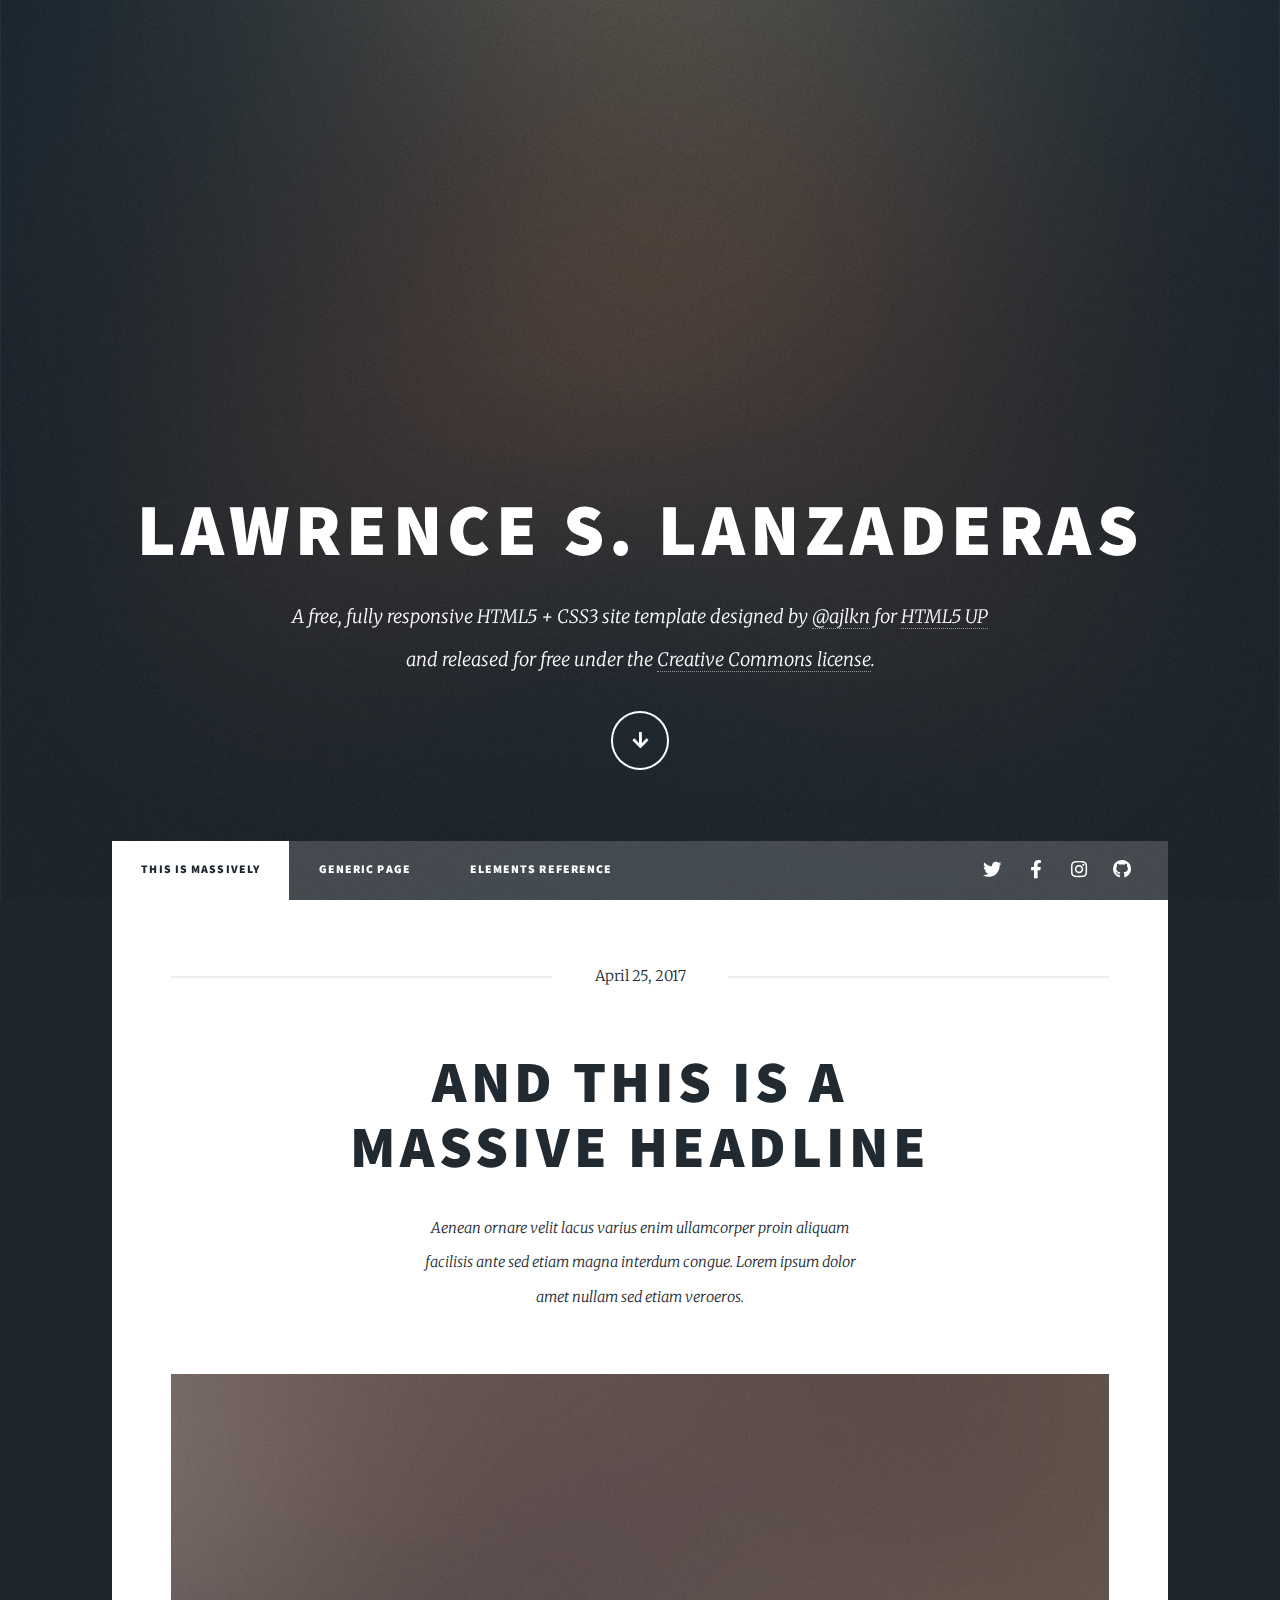
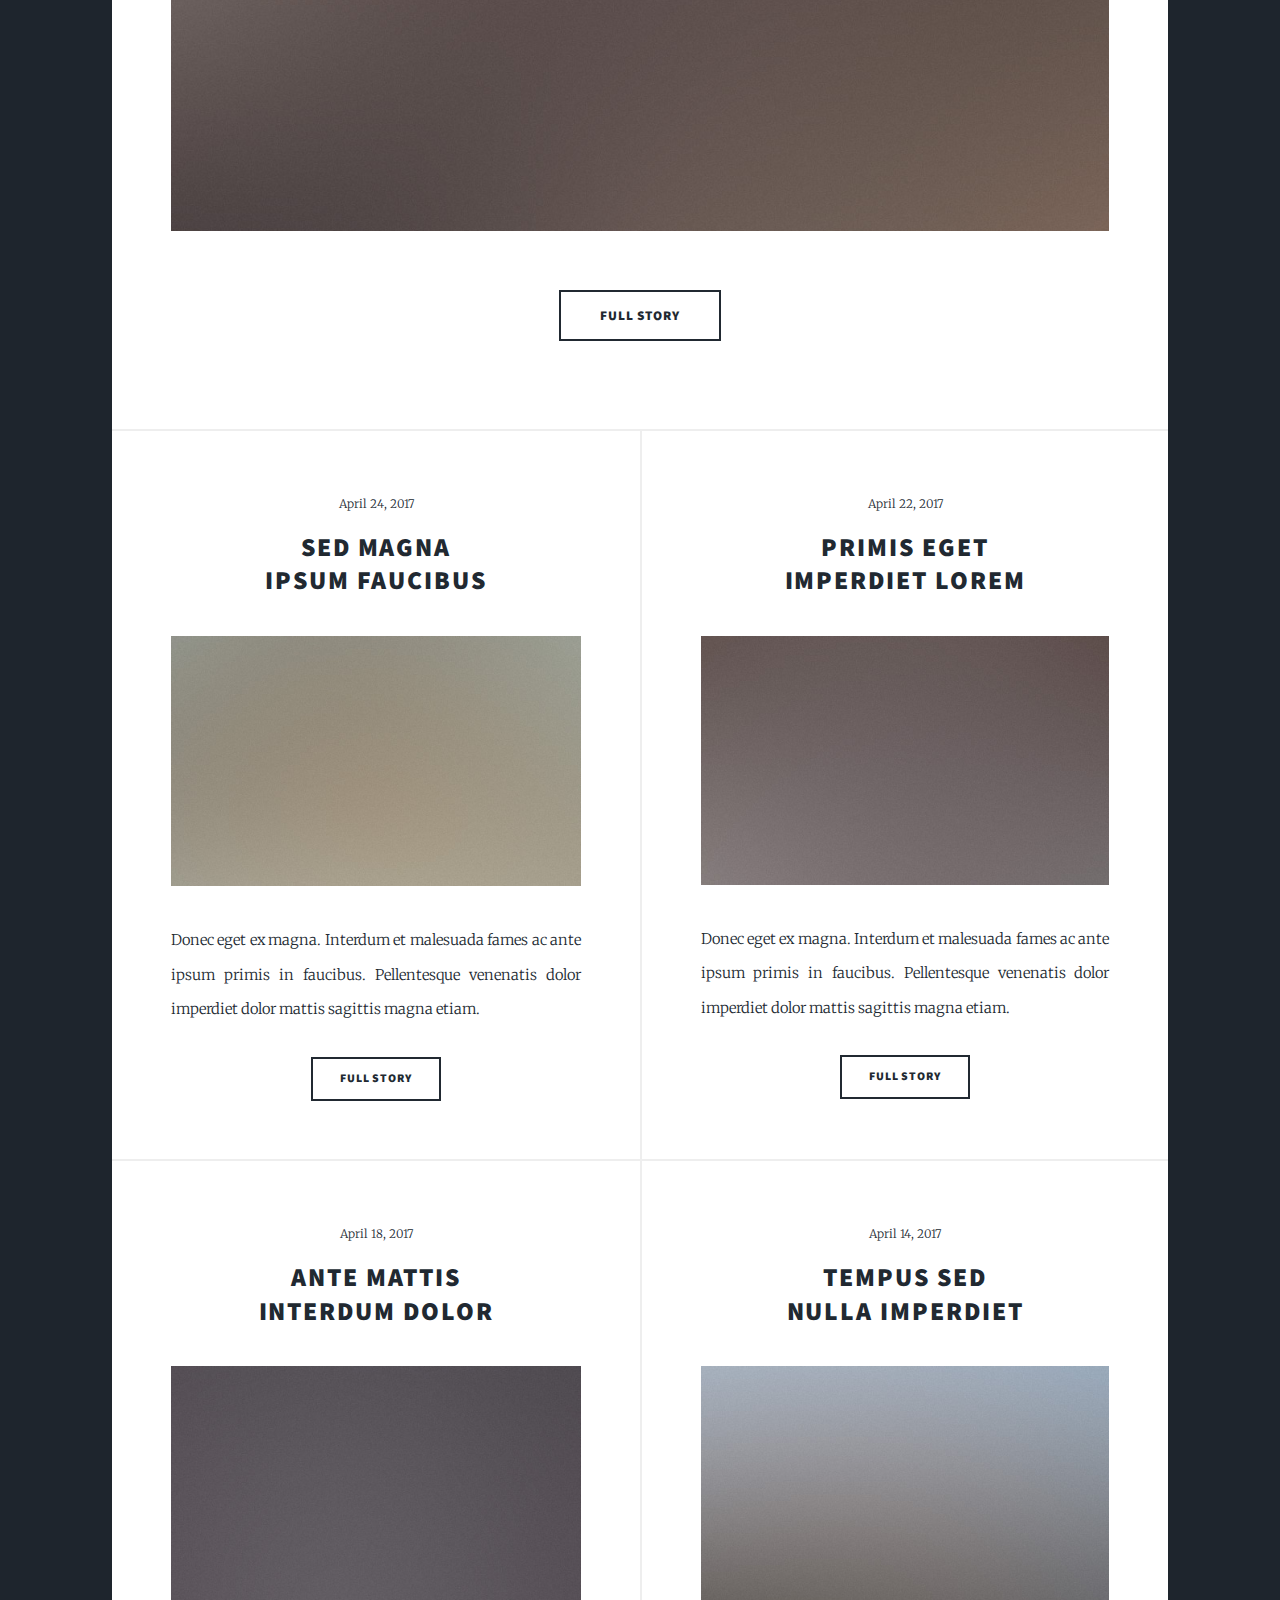
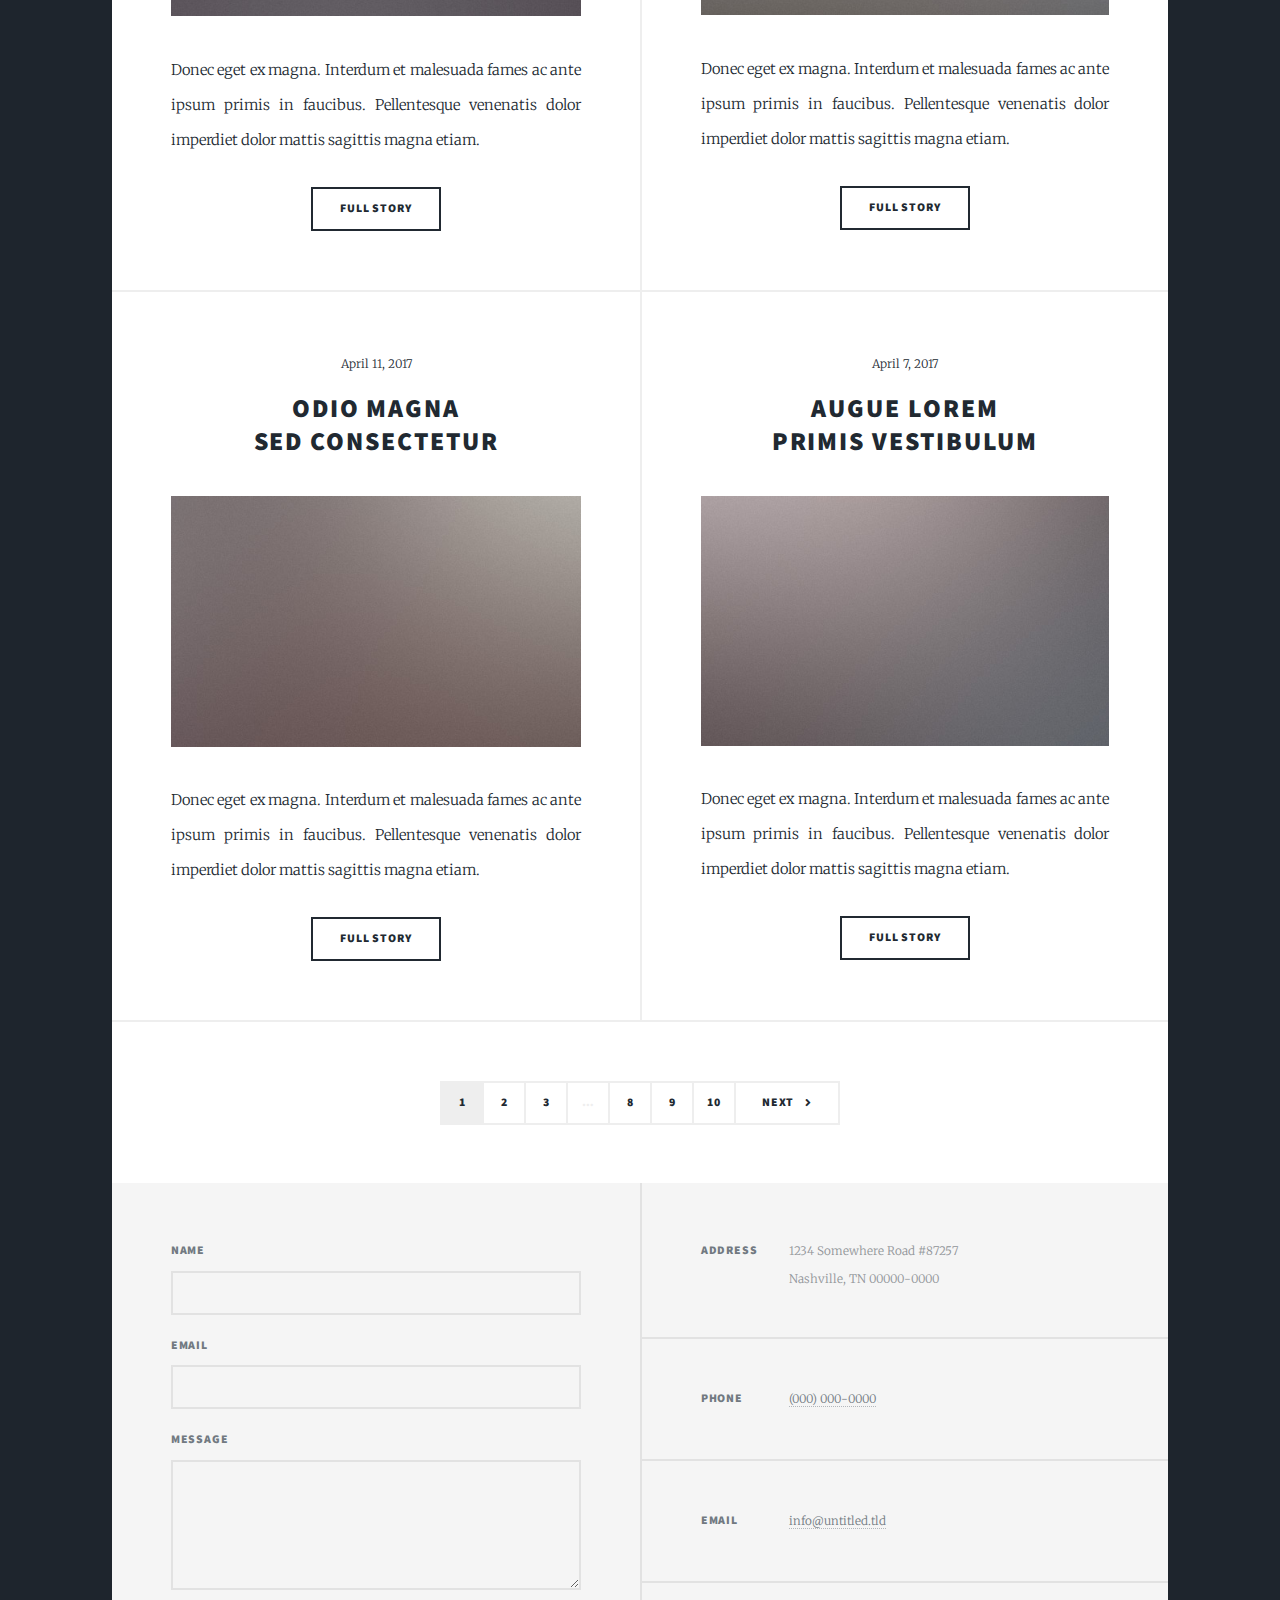
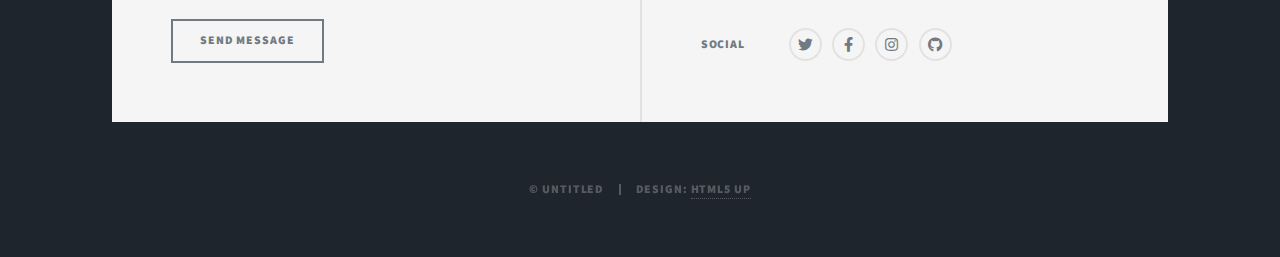
==== commit bd51c8bc: "Add lawrence" ====
--- a/index.html
+++ b/index.html
@@ -19,8 +19,7 @@
 
 				<!-- Intro -->
 					<div id="intro">
-						<h1>This is<br />
-						Massively</h1>
+						<h1>Lawrence S. Lanzaderas</h1>
 						<p>A free, fully responsive HTML5 + CSS3 site template designed by <a href="https://twitter.com/ajlkn">@ajlkn</a> for <a href="https://html5up.net">HTML5 UP</a><br />
 						and released for free under the <a href="https://html5up.net/license">Creative Commons license</a>.</p>
 						<ul class="actions">
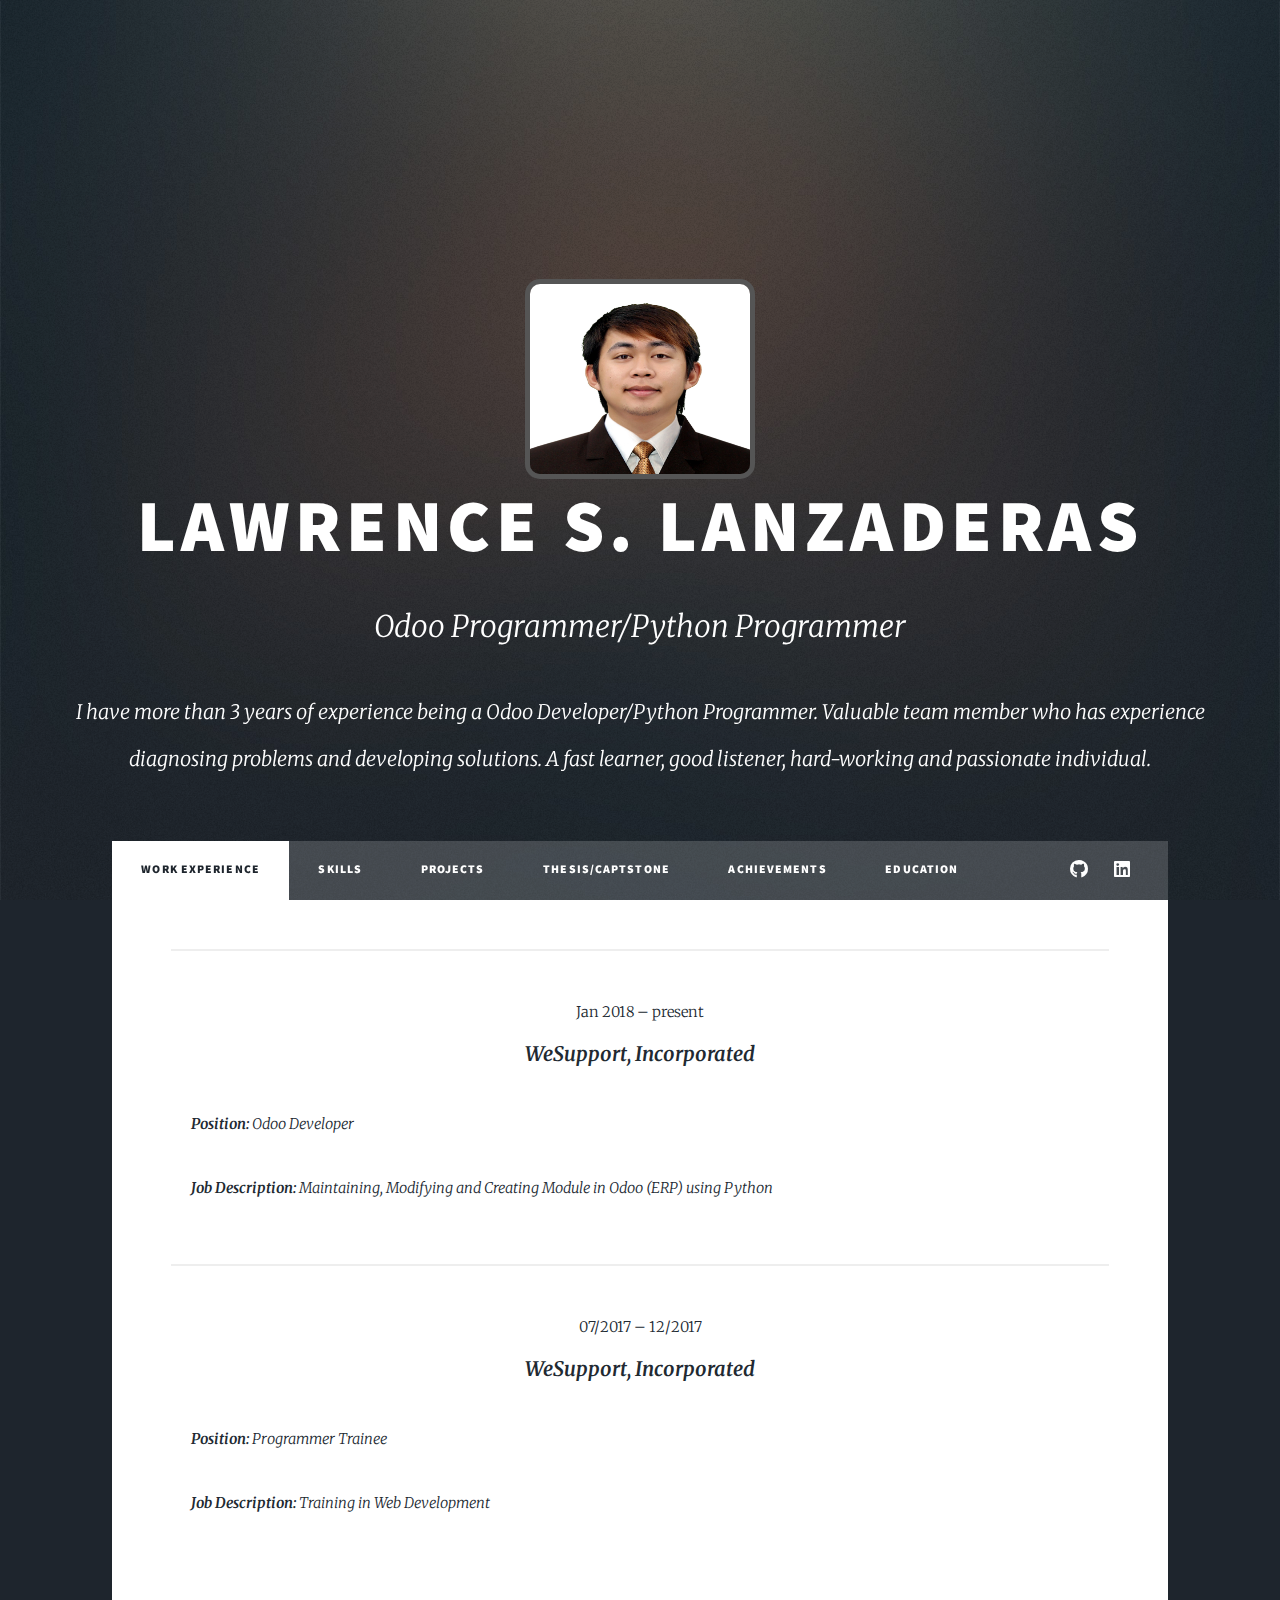
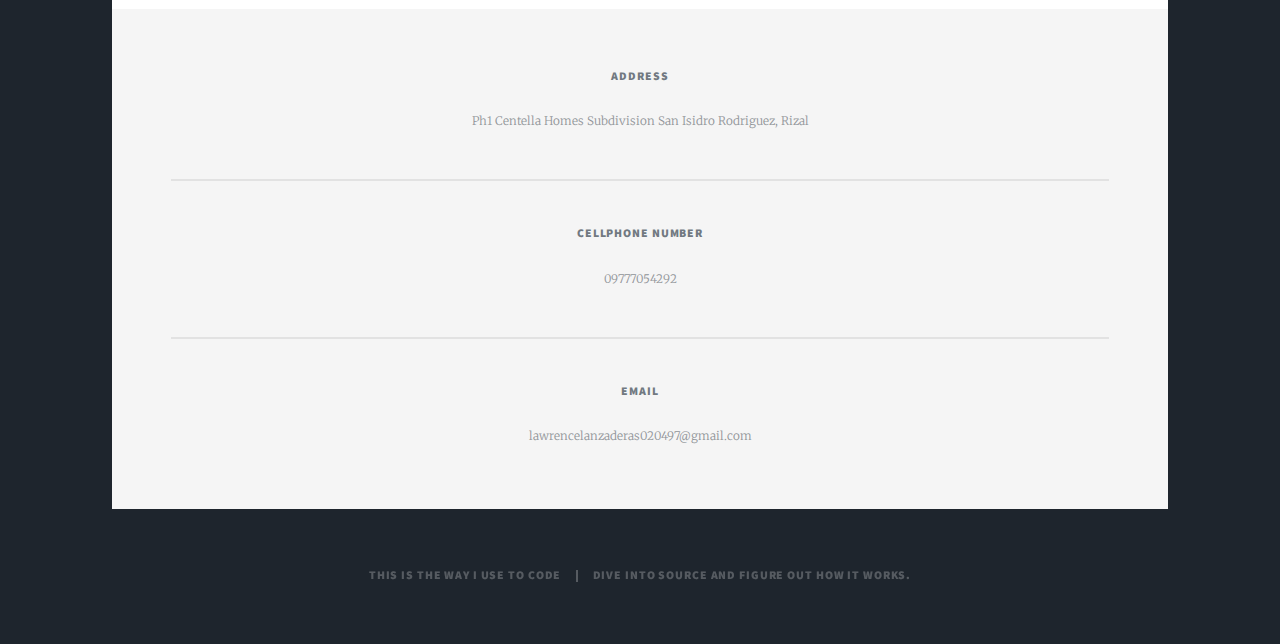
==== commit 97911df6: "vy lawrence" ====
--- a/index.html
+++ b/index.html
@@ -1,9 +1,5 @@
 <!DOCTYPE HTML>
-<!--
-	Massively by HTML5 UP
-	html5up.net | @ajlkn
-	Free for personal and commercial use under the CCA 3.0 license (html5up.net/license)
--->
+
 <html>
 	<head>
 		<title>Lawrence S. Lanzaderas Portfolio</title>
@@ -19,31 +15,38 @@
 
 				<!-- Intro -->
 					<div id="intro">
+						<div><img src="images/lawrence.jpg" height="200px" width="230px" alt="" style="border-radius: 15px; border: 5px solid #555"/>
+						</div>
 						<h1>Lawrence S. Lanzaderas</h1>
-						<p>A free, fully responsive HTML5 + CSS3 site template designed by <a href="https://twitter.com/ajlkn">@ajlkn</a> for <a href="https://html5up.net">HTML5 UP</a><br />
-						and released for free under the <a href="https://html5up.net/license">Creative Commons license</a>.</p>
-						<ul class="actions">
+						<p style="font-size: 30px;">Odoo Programmer/Python Programmer</p>
+						<p style="font-size: 20px;">I have more than 3 years of experience being a Odoo Developer/Python Programmer.
+							Valuable team member who has experience diagnosing problems and developing solutions. A fast learner, good listener, hard-working and passionate individual.</p>
+						<!-- <ul class="actions">
 							<li><a href="#header" class="button icon solid solo fa-arrow-down scrolly">Continue</a></li>
-						</ul>
+						</ul> -->
 					</div>
 
 				<!-- Header -->
 					<header id="header">
-						<a href="index.html" class="logo">Massively</a>
+						<div class="logo">Portfolio</div>
 					</header>
 
 				<!-- Nav -->
 					<nav id="nav">
 						<ul class="links">
-							<li class="active"><a href="index.html">This is Massively</a></li>
-							<li><a href="generic.html">Generic Page</a></li>
-							<li><a href="elements.html">Elements Reference</a></li>
+							<li class="active"><a href="index.html">Work Experience</a></li>
+							<li><a href="index.html">Skills</a></li>
+							<li><a href="index.html">Projects</a></li>
+							<li><a href="index.html">Thesis/Captstone</a></li>
+							<li><a href="index.html">Achievements</a></li>
+							<li><a href="index.html">Education</a></li>
 						</ul>
 						<ul class="icons">
-							<li><a href="#" class="icon brands fa-twitter"><span class="label">Twitter</span></a></li>
+							<!-- <li><a href="#" class="icon brands fa-twitter"><span class="label">Twitter</span></a></li>
 							<li><a href="#" class="icon brands fa-facebook-f"><span class="label">Facebook</span></a></li>
-							<li><a href="#" class="icon brands fa-instagram"><span class="label">Instagram</span></a></li>
-							<li><a href="#" class="icon brands fa-github"><span class="label">GitHub</span></a></li>
+							<li><a href="#" class="icon brands fa-instagram"><span class="label">Instagram</span></a></li> -->
+							<li><a href="https://github.com/IAmLawrence" class="icon brands fa-github"><span class="label">GitHub</span></a></li>
+							<li><a href="https://www.linkedin.com/in/lawrence-lanzaderas-a5862b151/" class="icon brands fa-linkedin"><span class="label">Twitter</span></a></li>
 						</ul>
 					</nav>
 
@@ -51,23 +54,33 @@
 					<div id="main">
 
 						<!-- Featured Post -->
-							<article class="post featured">
+							<article style="padding-top: 5px;">
 								<header class="major">
-									<span class="date">April 25, 2017</span>
-									<h2><a href="#">And this is a<br />
-									massive headline</a></h2>
-									<p>Aenean ornare velit lacus varius enim ullamcorper proin aliquam<br />
-									facilisis ante sed etiam magna interdum congue. Lorem ipsum dolor<br />
-									amet nullam sed etiam veroeros.</p>
+									<hr/>
+									<span style="padding-bottom: 0px;">Jan 2018 – present</span>
+									<p style="font-size: 20px;"><b>WeSupport, Incorporated</b></p>
+									<p style="text-align: left; padding-left: 20px;"><b>Position: </b>Odoo Developer</p>
+									<p style="text-align: left; padding-left: 20px;">
+										<b>Job Description: </b>Maintaining, Modifying and Creating Module in Odoo (ERP) using Python
+									</p>
 								</header>
-								<a href="#" class="image main"><img src="images/pic01.jpg" alt="" /></a>
+								<header class="major">
+									<hr/>
+									<span style="padding-bottom: 0px;">07/2017 – 12/2017</span>
+									<p style="font-size: 20px;"><b>WeSupport, Incorporated</b></p>
+									<p style="text-align: left; padding-left: 20px;"><b>Position: </b>Programmer Trainee</p>
+									<p style="text-align: left; padding-left: 20px;">
+										<b>Job Description: </b>Training in Web Development
+									</p>
+								</header>
+								<!-- <a href="#" class="image main"><img src="images/pic01.jpg" alt="" /></a>
 								<ul class="actions special">
 									<li><a href="#" class="button large">Full Story</a></li>
-								</ul>
+								</ul> -->
 							</article>
 
 						<!-- Posts -->
-							<section class="posts">
+							<!-- <section class="posts">
 								<article>
 									<header>
 										<span class="date">April 24, 2017</span>
@@ -140,13 +153,13 @@
 										<li><a href="#" class="button">Full Story</a></li>
 									</ul>
 								</article>
-							</section>
+							</section> -->
 
 						<!-- Footer -->
-							<footer>
-								<div class="pagination">
+							<!-- <footer>
+								<div class="pagination"> -->
 									<!--<a href="#" class="previous">Prev</a>-->
-									<a href="#" class="page active">1</a>
+									<!-- <a href="#" class="page active">1</a>
 									<a href="#" class="page">2</a>
 									<a href="#" class="page">3</a>
 									<span class="extra">&hellip;</span>
@@ -155,13 +168,13 @@
 									<a href="#" class="page">10</a>
 									<a href="#" class="next">Next</a>
 								</div>
-							</footer>
+							</footer> -->
 
 					</div>
 
 				<!-- Footer -->
 					<footer id="footer">
-						<section>
+						<!-- <section>
 							<form method="post" action="#">
 								<div class="fields">
 									<div class="field">
@@ -181,22 +194,25 @@
 									<li><input type="submit" value="Send Message" /></li>
 								</ul>
 							</form>
-						</section>
-						<section class="split contact">
-							<section class="alt">
+						</section> -->
+						<section style="text-align: center;">
+							<section>
 								<h3>Address</h3>
-								<p>1234 Somewhere Road #87257<br />
-								Nashville, TN 00000-0000</p>
+								<p style="text-align: center;">
+									Ph1 Centella Homes Subdivision San Isidro Rodriguez, Rizal
+								</p>
 							</section>
+							<hr/>
 							<section>
-								<h3>Phone</h3>
-								<p><a href="#">(000) 000-0000</a></p>
+								<h3>Cellphone Number</h3>
+								<p style="text-align: center;">09777054292</p>
 							</section>
+							<hr/>
 							<section>
 								<h3>Email</h3>
-								<p><a href="#">info@untitled.tld</a></p>
+								<p style="text-align: center;">lawrencelanzaderas020497@gmail.com</p>
 							</section>
-							<section>
+							<!-- <section>
 								<h3>Social</h3>
 								<ul class="icons alt">
 									<li><a href="#" class="icon brands alt fa-twitter"><span class="label">Twitter</span></a></li>
@@ -204,13 +220,13 @@
 									<li><a href="#" class="icon brands alt fa-instagram"><span class="label">Instagram</span></a></li>
 									<li><a href="#" class="icon brands alt fa-github"><span class="label">GitHub</span></a></li>
 								</ul>
-							</section>
+							</section> -->
 						</section>
 					</footer>
 
 				<!-- Copyright -->
 					<div id="copyright">
-						<ul><li>&copy; Untitled</li><li>Design: <a href="https://html5up.net">HTML5 UP</a></li></ul>
+						<ul><li>This is the way I use to code</li><li>Dive into source and figure out how it works.</li></ul>
 					</div>
 
 			</div>
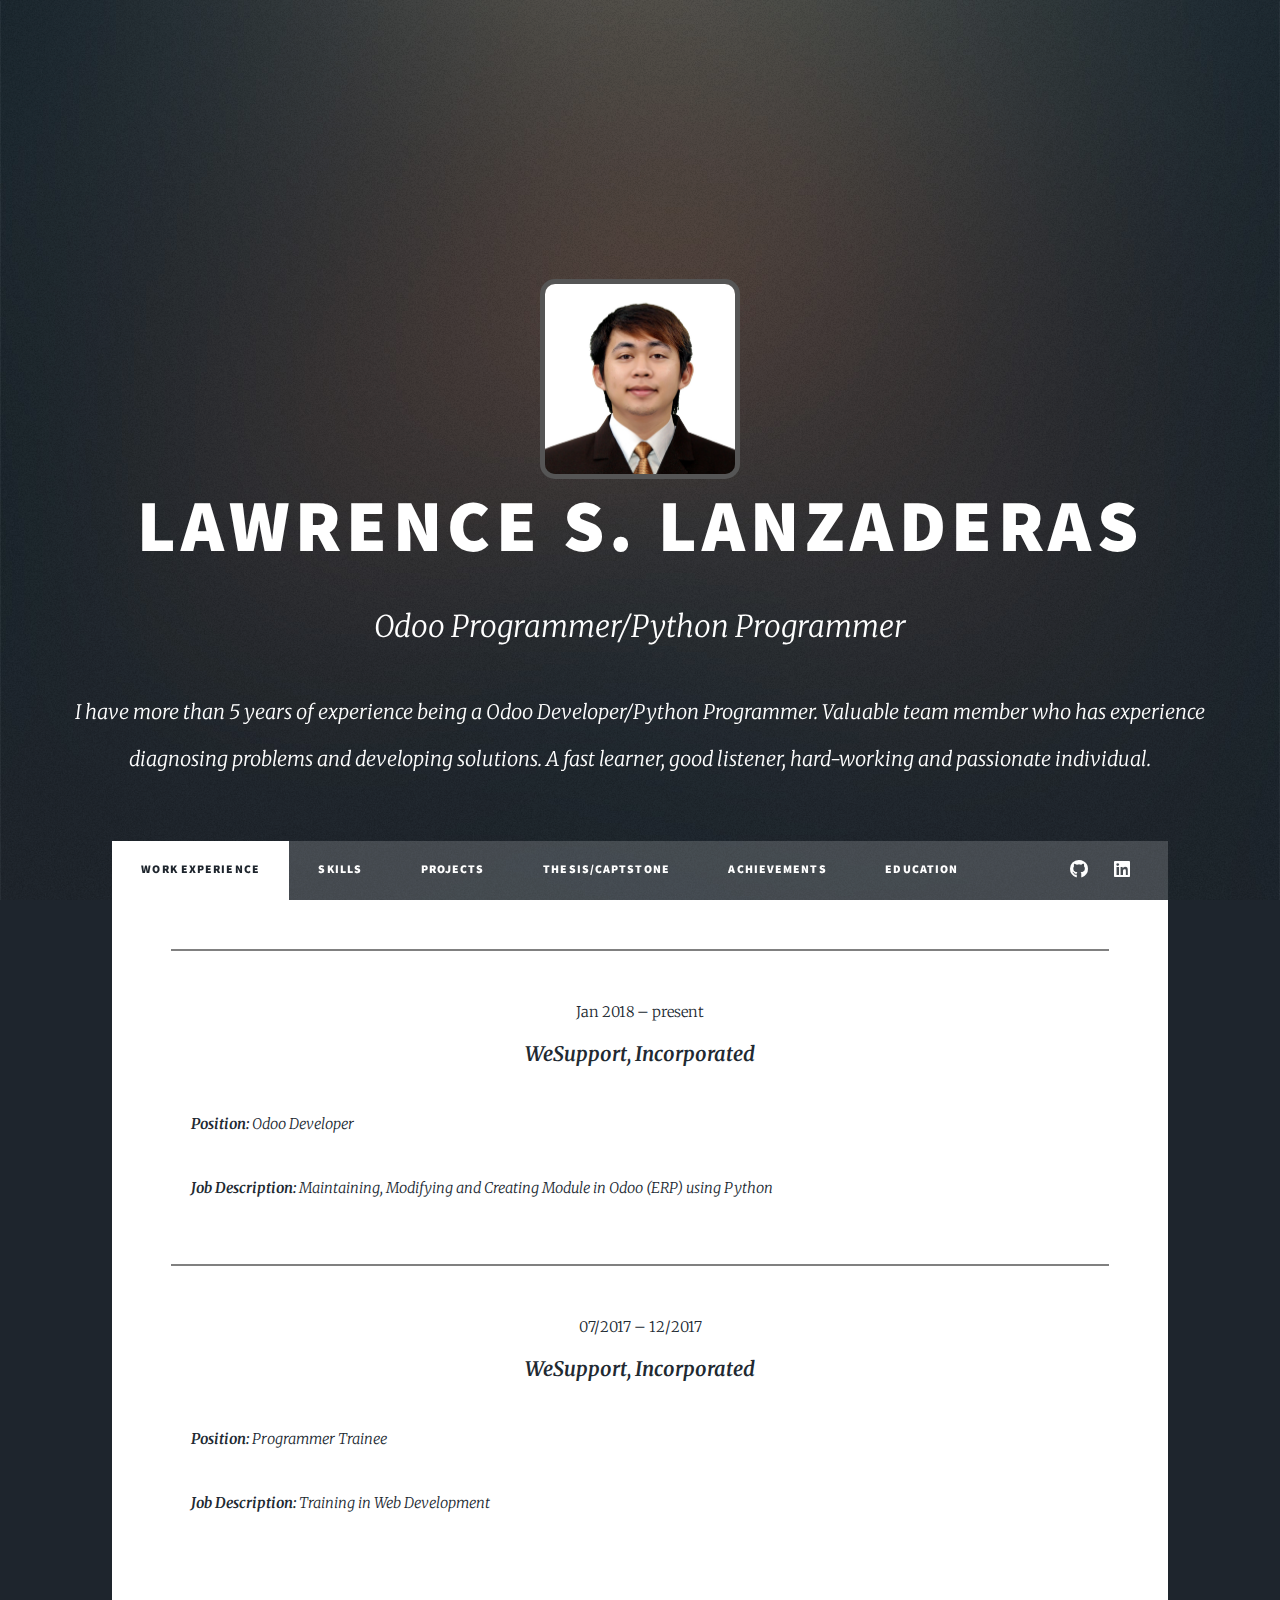
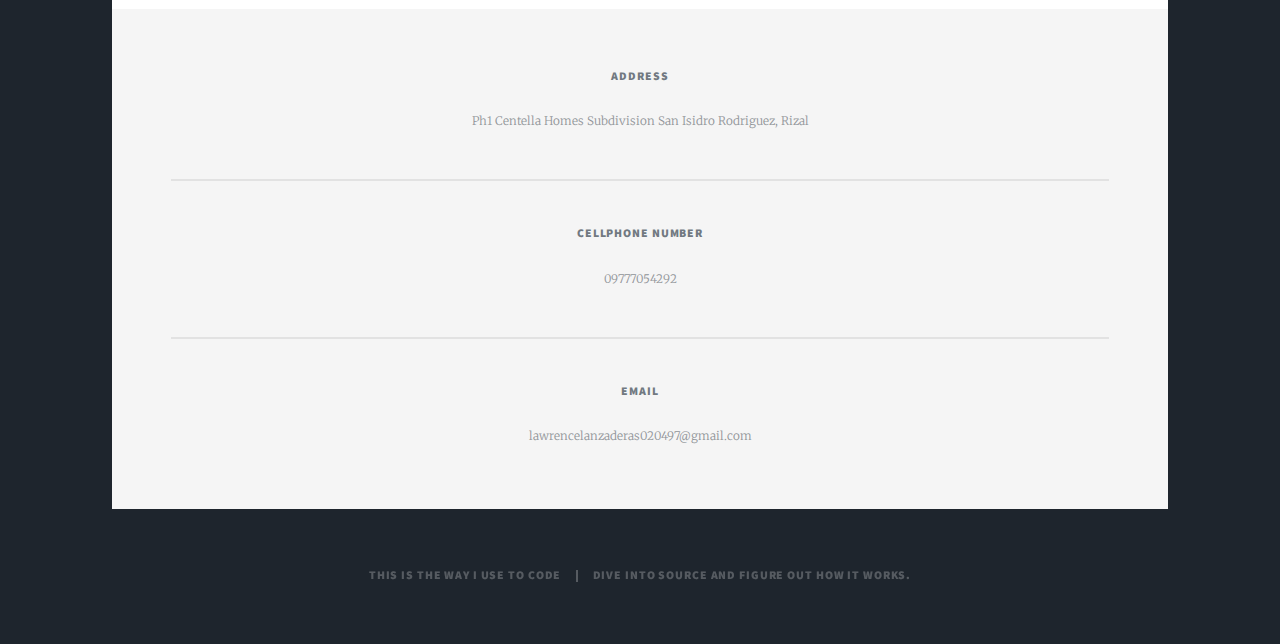
==== commit 2f4aef70: "update years of experience" ====
--- a/index.html
+++ b/index.html
@@ -11,234 +11,102 @@
 	<body class="is-preload">
 
 		<!-- Wrapper -->
-			<div id="wrapper" class="fade-in">
+		<div id="wrapper" class="fade-in">
 
-				<!-- Intro -->
-					<div id="intro">
-						<div><img src="images/lawrence.jpg" height="200px" width="230px" alt="" style="border-radius: 15px; border: 5px solid #555"/>
-						</div>
-						<h1>Lawrence S. Lanzaderas</h1>
-						<p style="font-size: 30px;">Odoo Programmer/Python Programmer</p>
-						<p style="font-size: 20px;">I have more than 3 years of experience being a Odoo Developer/Python Programmer.
-							Valuable team member who has experience diagnosing problems and developing solutions. A fast learner, good listener, hard-working and passionate individual.</p>
-						<!-- <ul class="actions">
-							<li><a href="#header" class="button icon solid solo fa-arrow-down scrolly">Continue</a></li>
-						</ul> -->
-					</div>
+			<!-- Intro -->
+			<div id="intro">
+				<div><img src="images/lawrence.jpg" height="200px" width="200px" alt="" style="border-radius: 15px; border: 5px solid #555"/>
+				</div>
+				<h1>Lawrence S. Lanzaderas</h1>
+				<p style="font-size: 30px;">Odoo Programmer/Python Programmer</p>
+				<p style="font-size: 20px;">I have more than 5 years of experience being a Odoo Developer/Python Programmer.
+					Valuable team member who has experience diagnosing problems and developing solutions. A fast learner, good listener, hard-working and passionate individual.</p>
+			</div>
 
-				<!-- Header -->
-					<header id="header">
-						<div class="logo">Portfolio</div>
-					</header>
+			<!-- Header -->
+			<header id="header">
+				<div class="logo">Portfolio</div>
+			</header>
 
-				<!-- Nav -->
-					<nav id="nav">
-						<ul class="links">
-							<li class="active"><a href="index.html">Work Experience</a></li>
-							<li><a href="index.html">Skills</a></li>
-							<li><a href="index.html">Projects</a></li>
-							<li><a href="index.html">Thesis/Captstone</a></li>
-							<li><a href="index.html">Achievements</a></li>
-							<li><a href="index.html">Education</a></li>
-						</ul>
-						<ul class="icons">
-							<!-- <li><a href="#" class="icon brands fa-twitter"><span class="label">Twitter</span></a></li>
-							<li><a href="#" class="icon brands fa-facebook-f"><span class="label">Facebook</span></a></li>
-							<li><a href="#" class="icon brands fa-instagram"><span class="label">Instagram</span></a></li> -->
-							<li><a href="https://github.com/IAmLawrence" class="icon brands fa-github"><span class="label">GitHub</span></a></li>
-							<li><a href="https://www.linkedin.com/in/lawrence-lanzaderas-a5862b151/" class="icon brands fa-linkedin"><span class="label">Twitter</span></a></li>
-						</ul>
-					</nav>
+			<!-- Nav -->
+			<nav id="nav">
+				<ul class="links">
+					<li class="active"><a href="index.html">Work Experience</a></li>
+					<li><a href="skills.html">Skills</a></li>
+					<li><a href="projects.html">Projects</a></li>
+					<li><a href="thesis.html">Thesis/Captstone</a></li>
+					<li><a href="achievements.html">Achievements</a></li>
+					<li><a href="education.html">Education</a></li>
+				</ul>
+				<ul class="icons">
+					<!-- <li><a href="#" class="icon brands fa-instagram"><span class="label">Instagram</span></a></li> -->
+					<li><a href="https://github.com/IAmLawrence" class="icon brands fa-github"><span class="label">GitHub</span></a></li>
+					<li><a href="https://www.linkedin.com/in/lawrence-lanzaderas-a5862b151/" class="icon brands fa-linkedin"><span class="label">Twitter</span></a></li>
+				</ul>
+			</nav>
 
-				<!-- Main -->
-					<div id="main">
-
-						<!-- Featured Post -->
-							<article style="padding-top: 5px;">
-								<header class="major">
-									<hr/>
-									<span style="padding-bottom: 0px;">Jan 2018 – present</span>
-									<p style="font-size: 20px;"><b>WeSupport, Incorporated</b></p>
-									<p style="text-align: left; padding-left: 20px;"><b>Position: </b>Odoo Developer</p>
-									<p style="text-align: left; padding-left: 20px;">
-										<b>Job Description: </b>Maintaining, Modifying and Creating Module in Odoo (ERP) using Python
-									</p>
-								</header>
-								<header class="major">
-									<hr/>
-									<span style="padding-bottom: 0px;">07/2017 – 12/2017</span>
-									<p style="font-size: 20px;"><b>WeSupport, Incorporated</b></p>
-									<p style="text-align: left; padding-left: 20px;"><b>Position: </b>Programmer Trainee</p>
-									<p style="text-align: left; padding-left: 20px;">
-										<b>Job Description: </b>Training in Web Development
-									</p>
-								</header>
-								<!-- <a href="#" class="image main"><img src="images/pic01.jpg" alt="" /></a>
-								<ul class="actions special">
-									<li><a href="#" class="button large">Full Story</a></li>
-								</ul> -->
-							</article>
-
-						<!-- Posts -->
-							<!-- <section class="posts">
-								<article>
-									<header>
-										<span class="date">April 24, 2017</span>
-										<h2><a href="#">Sed magna<br />
-										ipsum faucibus</a></h2>
-									</header>
-									<a href="#" class="image fit"><img src="images/pic02.jpg" alt="" /></a>
-									<p>Donec eget ex magna. Interdum et malesuada fames ac ante ipsum primis in faucibus. Pellentesque venenatis dolor imperdiet dolor mattis sagittis magna etiam.</p>
-									<ul class="actions special">
-										<li><a href="#" class="button">Full Story</a></li>
-									</ul>
-								</article>
-								<article>
-									<header>
-										<span class="date">April 22, 2017</span>
-										<h2><a href="#">Primis eget<br />
-										imperdiet lorem</a></h2>
-									</header>
-									<a href="#" class="image fit"><img src="images/pic03.jpg" alt="" /></a>
-									<p>Donec eget ex magna. Interdum et malesuada fames ac ante ipsum primis in faucibus. Pellentesque venenatis dolor imperdiet dolor mattis sagittis magna etiam.</p>
-									<ul class="actions special">
-										<li><a href="#" class="button">Full Story</a></li>
-									</ul>
-								</article>
-								<article>
-									<header>
-										<span class="date">April 18, 2017</span>
-										<h2><a href="#">Ante mattis<br />
-										interdum dolor</a></h2>
-									</header>
-									<a href="#" class="image fit"><img src="images/pic04.jpg" alt="" /></a>
-									<p>Donec eget ex magna. Interdum et malesuada fames ac ante ipsum primis in faucibus. Pellentesque venenatis dolor imperdiet dolor mattis sagittis magna etiam.</p>
-									<ul class="actions special">
-										<li><a href="#" class="button">Full Story</a></li>
-									</ul>
-								</article>
-								<article>
-									<header>
-										<span class="date">April 14, 2017</span>
-										<h2><a href="#">Tempus sed<br />
-										nulla imperdiet</a></h2>
-									</header>
-									<a href="#" class="image fit"><img src="images/pic05.jpg" alt="" /></a>
-									<p>Donec eget ex magna. Interdum et malesuada fames ac ante ipsum primis in faucibus. Pellentesque venenatis dolor imperdiet dolor mattis sagittis magna etiam.</p>
-									<ul class="actions special">
-										<li><a href="#" class="button">Full Story</a></li>
-									</ul>
-								</article>
-								<article>
-									<header>
-										<span class="date">April 11, 2017</span>
-										<h2><a href="#">Odio magna<br />
-										sed consectetur</a></h2>
-									</header>
-									<a href="#" class="image fit"><img src="images/pic06.jpg" alt="" /></a>
-									<p>Donec eget ex magna. Interdum et malesuada fames ac ante ipsum primis in faucibus. Pellentesque venenatis dolor imperdiet dolor mattis sagittis magna etiam.</p>
-									<ul class="actions special">
-										<li><a href="#" class="button">Full Story</a></li>
-									</ul>
-								</article>
-								<article>
-									<header>
-										<span class="date">April 7, 2017</span>
-										<h2><a href="#">Augue lorem<br />
-										primis vestibulum</a></h2>
-									</header>
-									<a href="#" class="image fit"><img src="images/pic07.jpg" alt="" /></a>
-									<p>Donec eget ex magna. Interdum et malesuada fames ac ante ipsum primis in faucibus. Pellentesque venenatis dolor imperdiet dolor mattis sagittis magna etiam.</p>
-									<ul class="actions special">
-										<li><a href="#" class="button">Full Story</a></li>
-									</ul>
-								</article>
-							</section> -->
-
-						<!-- Footer -->
-							<!-- <footer>
-								<div class="pagination"> -->
-									<!--<a href="#" class="previous">Prev</a>-->
-									<!-- <a href="#" class="page active">1</a>
-									<a href="#" class="page">2</a>
-									<a href="#" class="page">3</a>
-									<span class="extra">&hellip;</span>
-									<a href="#" class="page">8</a>
-									<a href="#" class="page">9</a>
-									<a href="#" class="page">10</a>
-									<a href="#" class="next">Next</a>
-								</div>
-							</footer> -->
-
-					</div>
-
-				<!-- Footer -->
-					<footer id="footer">
-						<!-- <section>
-							<form method="post" action="#">
-								<div class="fields">
-									<div class="field">
-										<label for="name">Name</label>
-										<input type="text" name="name" id="name" />
-									</div>
-									<div class="field">
-										<label for="email">Email</label>
-										<input type="text" name="email" id="email" />
-									</div>
-									<div class="field">
-										<label for="message">Message</label>
-										<textarea name="message" id="message" rows="3"></textarea>
-									</div>
-								</div>
-								<ul class="actions">
-									<li><input type="submit" value="Send Message" /></li>
-								</ul>
-							</form>
-						</section> -->
-						<section style="text-align: center;">
-							<section>
-								<h3>Address</h3>
-								<p style="text-align: center;">
-									Ph1 Centella Homes Subdivision San Isidro Rodriguez, Rizal
-								</p>
-							</section>
-							<hr/>
-							<section>
-								<h3>Cellphone Number</h3>
-								<p style="text-align: center;">09777054292</p>
-							</section>
-							<hr/>
-							<section>
-								<h3>Email</h3>
-								<p style="text-align: center;">lawrencelanzaderas020497@gmail.com</p>
-							</section>
-							<!-- <section>
-								<h3>Social</h3>
-								<ul class="icons alt">
-									<li><a href="#" class="icon brands alt fa-twitter"><span class="label">Twitter</span></a></li>
-									<li><a href="#" class="icon brands alt fa-facebook-f"><span class="label">Facebook</span></a></li>
-									<li><a href="#" class="icon brands alt fa-instagram"><span class="label">Instagram</span></a></li>
-									<li><a href="#" class="icon brands alt fa-github"><span class="label">GitHub</span></a></li>
-								</ul>
-							</section> -->
-						</section>
-					</footer>
-
-				<!-- Copyright -->
-					<div id="copyright">
-						<ul><li>This is the way I use to code</li><li>Dive into source and figure out how it works.</li></ul>
-					</div>
+			<!-- Main -->
+			<div id="main">
+					<article style="padding-top: 5px;">
+						<header class="major">
+							<hr style="height:2px;border-width:0;color:gray;background-color:gray">
+							<span style="padding-bottom: 0px;">Jan 2018 – present</span>
+							<p style="font-size: 20px;"><b>WeSupport, Incorporated</b></p>
+							<p style="text-align: left; padding-left: 20px;"><b>Position: </b>Odoo Developer</p>
+							<p style="text-align: left; padding-left: 20px;">
+								<b>Job Description: </b>Maintaining, Modifying and Creating Module in Odoo (ERP) using Python
+							</p>
+						</header>
+						<header class="major">
+							<hr style="height:2px;border-width:0;color:gray;background-color:gray">
+							<span style="padding-bottom: 0px;">07/2017 – 12/2017</span>
+							<p style="font-size: 20px;"><b>WeSupport, Incorporated</b></p>
+							<p style="text-align: left; padding-left: 20px;"><b>Position: </b>Programmer Trainee</p>
+							<p style="text-align: left; padding-left: 20px;">
+								<b>Job Description: </b>Training in Web Development
+							</p>
+						</header>
+					</article>
 
 			</div>
 
+			<!-- Footer -->
+			<footer id="footer">
+				<section style="text-align: center;">
+					<section>
+						<h3>Address</h3>
+						<p style="text-align: center;">
+							Ph1 Centella Homes Subdivision San Isidro Rodriguez, Rizal
+						</p>
+					</section>
+					<hr/>
+					<section>
+						<h3>Cellphone Number</h3>
+						<p style="text-align: center;">09777054292</p>
+					</section>
+					<hr/>
+					<section>
+						<h3>Email</h3>
+						<p style="text-align: center;">lawrencelanzaderas020497@gmail.com</p>
+					</section>
+				</section>
+			</footer>
+
+			<!-- Copyright -->
+			<div id="copyright">
+				<ul><li>This is the way I use to code</li><li>Dive into source and figure out how it works.</li></ul>
+			</div>
+
+		</div>
+
 		<!-- Scripts -->
-			<script src="assets/js/jquery.min.js"></script>
-			<script src="assets/js/jquery.scrollex.min.js"></script>
-			<script src="assets/js/jquery.scrolly.min.js"></script>
-			<script src="assets/js/browser.min.js"></script>
-			<script src="assets/js/breakpoints.min.js"></script>
-			<script src="assets/js/util.js"></script>
-			<script src="assets/js/main.js"></script>
+		<script src="assets/js/jquery.min.js"></script>
+		<script src="assets/js/jquery.scrollex.min.js"></script>
+		<script src="assets/js/jquery.scrolly.min.js"></script>
+		<script src="assets/js/browser.min.js"></script>
+		<script src="assets/js/breakpoints.min.js"></script>
+		<script src="assets/js/util.js"></script>
+		<script src="assets/js/main.js"></script>
 
 	</body>
 </html>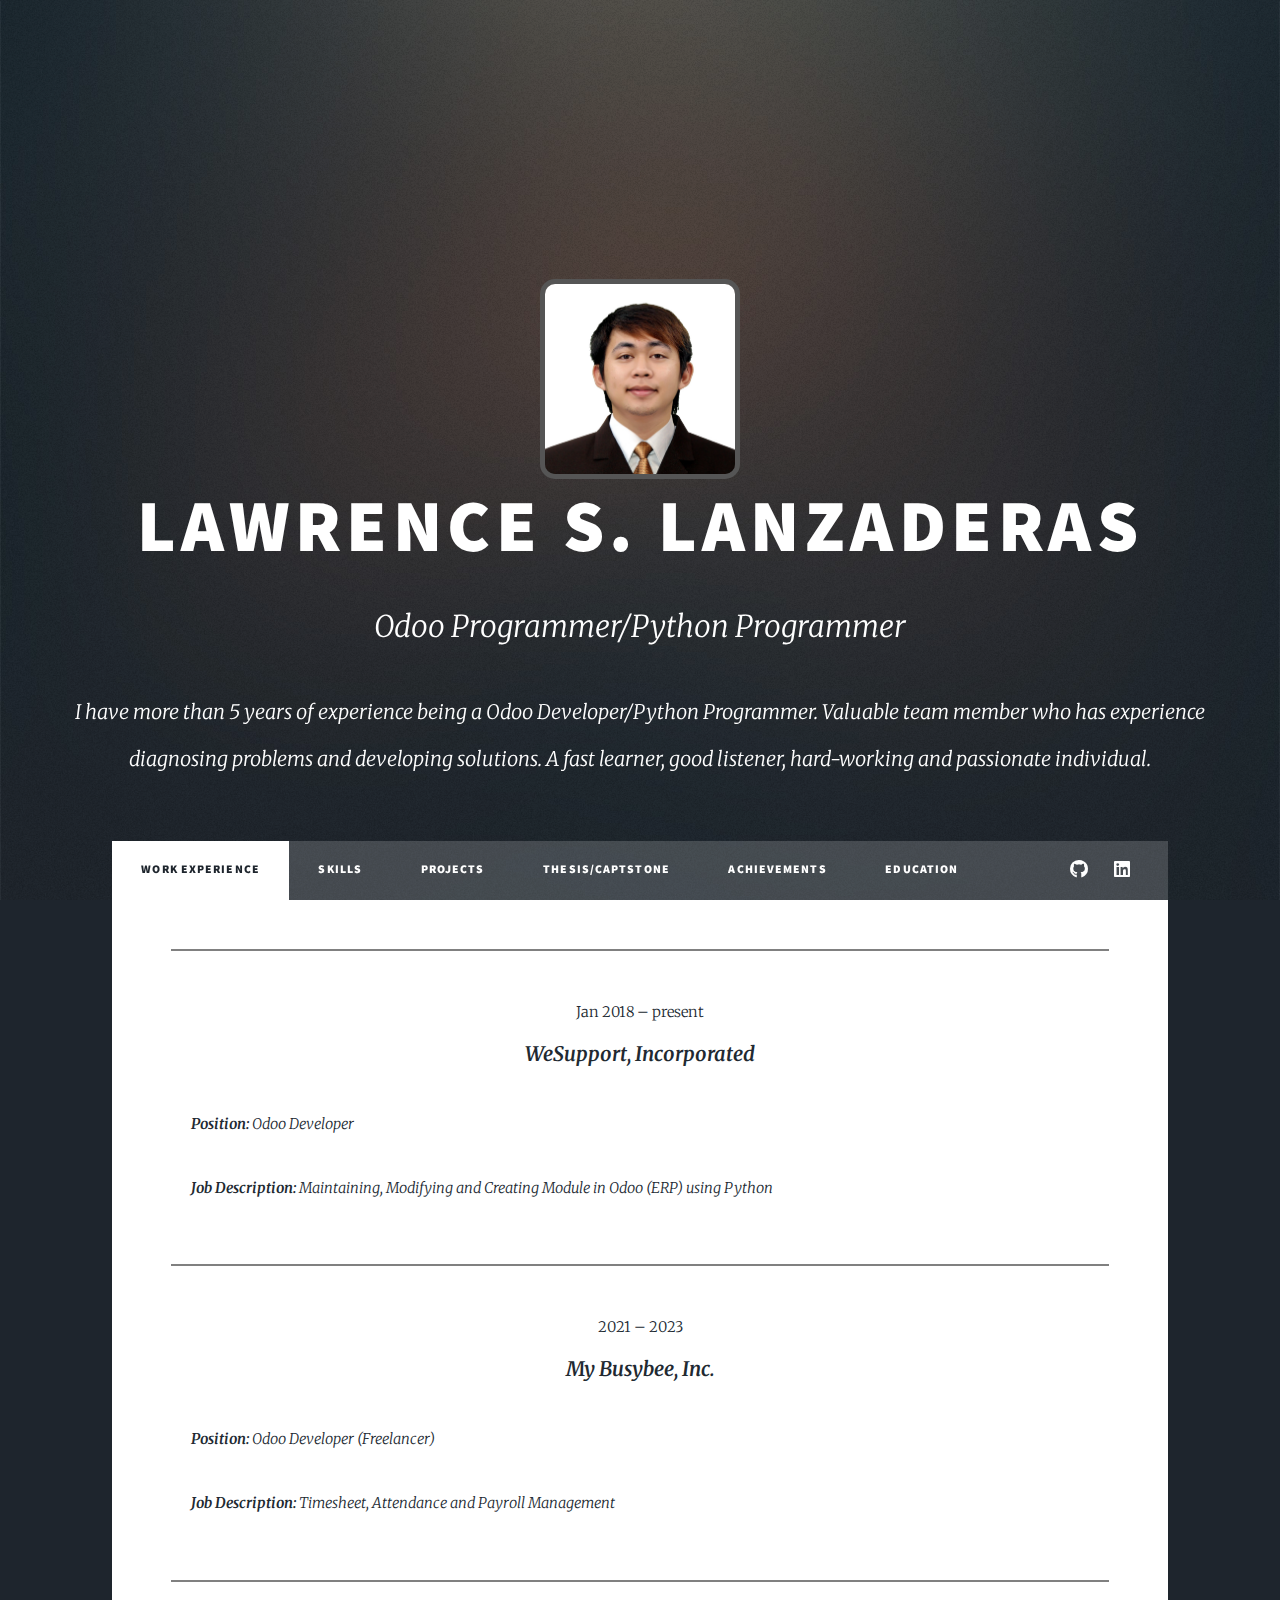
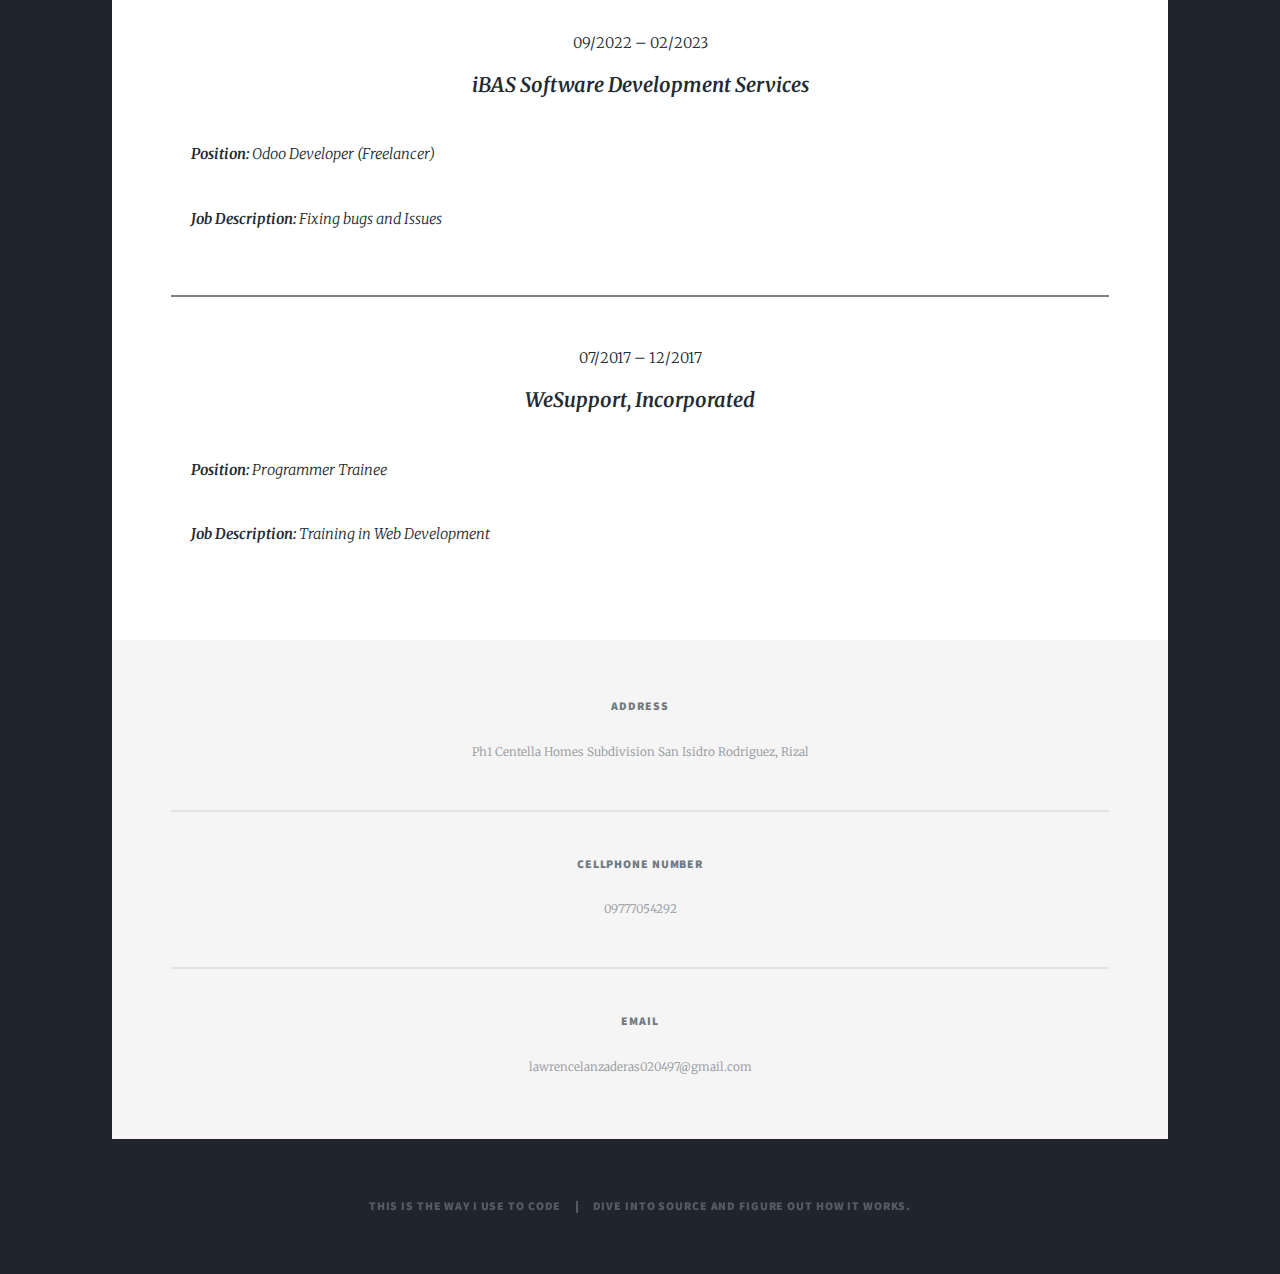
==== commit 7161ca4c: "[Upd] work experience" ====
--- a/index.html
+++ b/index.html
@@ -59,6 +59,24 @@
 						</header>
 						<header class="major">
 							<hr style="height:2px;border-width:0;color:gray;background-color:gray">
+							<span style="padding-bottom: 0px;">2021 – 2023</span>
+							<p style="font-size: 20px;"><b>My Busybee, Inc.</b></p>
+							<p style="text-align: left; padding-left: 20px;"><b>Position: </b>Odoo Developer (Freelancer)</p>
+							<p style="text-align: left; padding-left: 20px;">
+								<b>Job Description: </b>Timesheet, Attendance and Payroll Management
+							</p>
+						</header>
+						<header class="major">
+							<hr style="height:2px;border-width:0;color:gray;background-color:gray">
+							<span style="padding-bottom: 0px;">09/2022 – 02/2023</span>
+							<p style="font-size: 20px;"><b>iBAS Software Development Services</b></p>
+							<p style="text-align: left; padding-left: 20px;"><b>Position: </b>Odoo Developer (Freelancer)</p>
+							<p style="text-align: left; padding-left: 20px;">
+								<b>Job Description: </b> Fixing bugs and Issues
+							</p>
+						</header>
+						<header class="major">
+							<hr style="height:2px;border-width:0;color:gray;background-color:gray">
 							<span style="padding-bottom: 0px;">07/2017 – 12/2017</span>
 							<p style="font-size: 20px;"><b>WeSupport, Incorporated</b></p>
 							<p style="text-align: left; padding-left: 20px;"><b>Position: </b>Programmer Trainee</p>
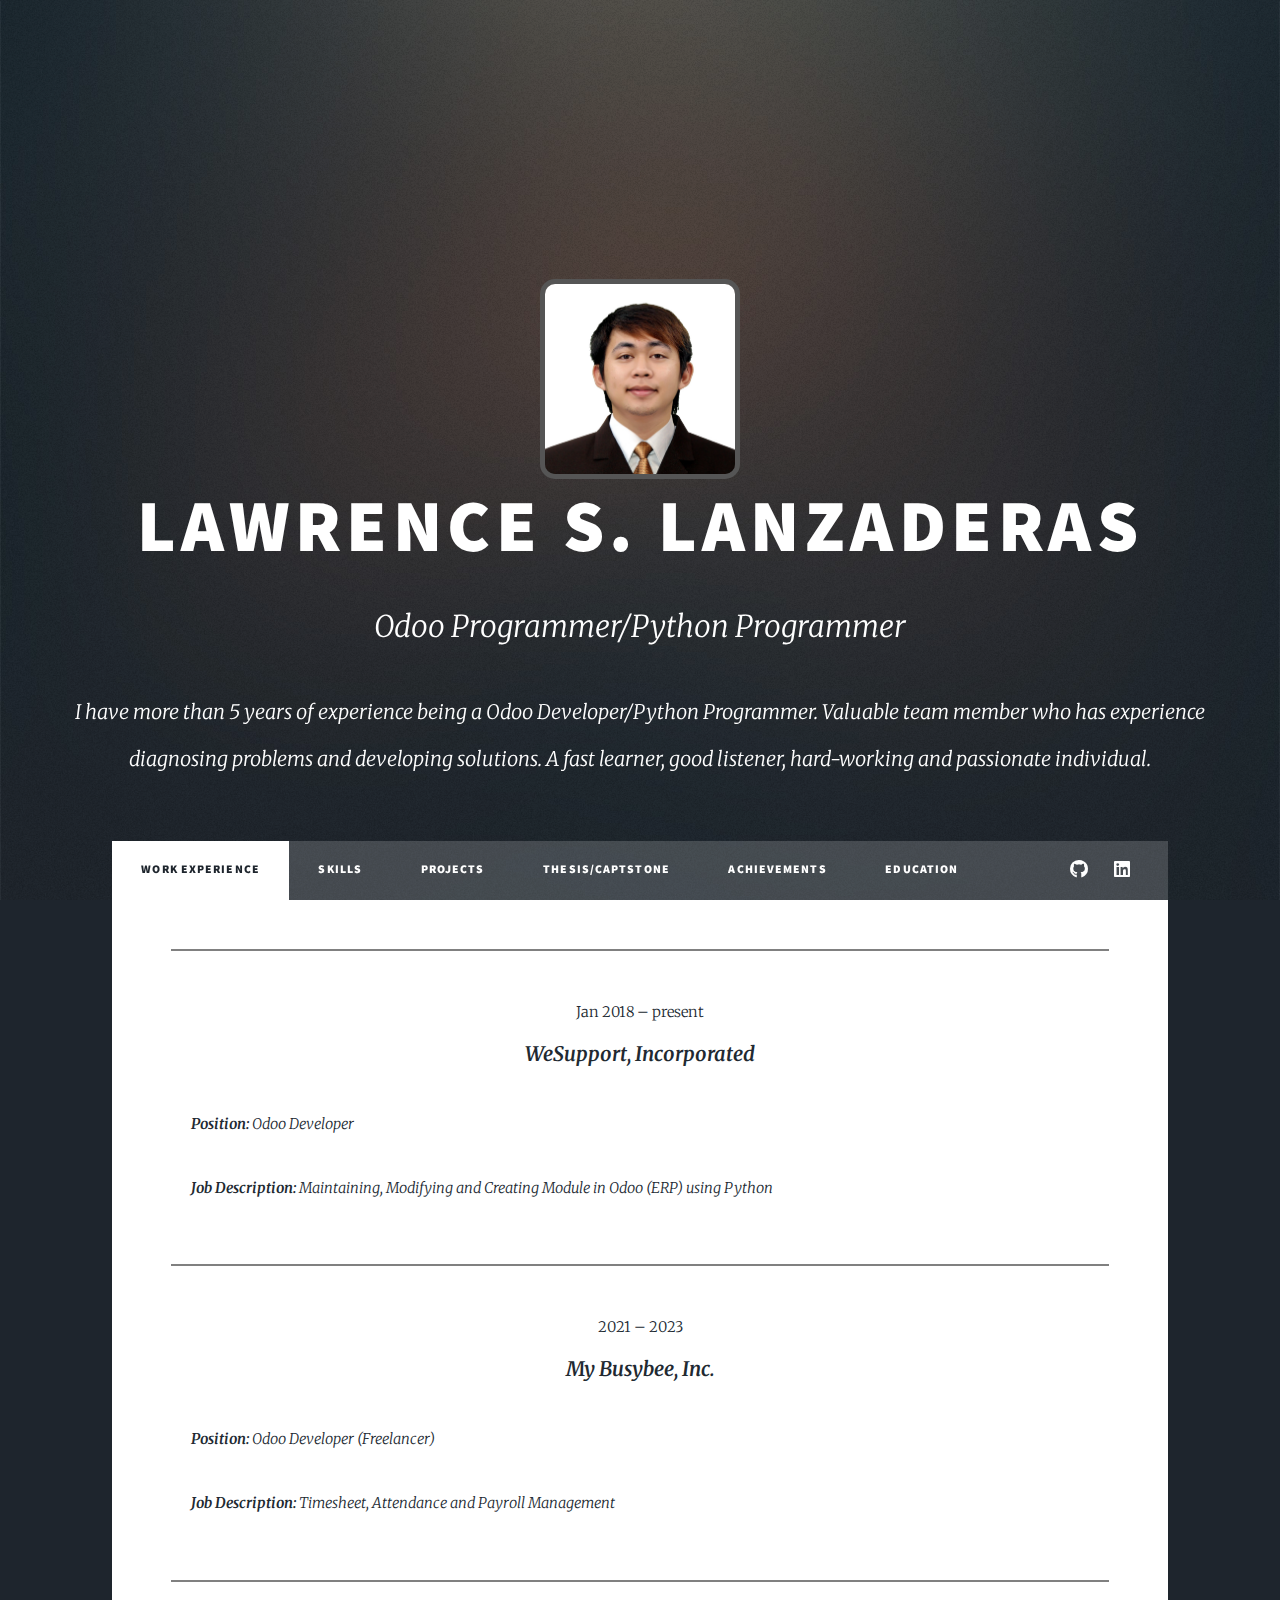
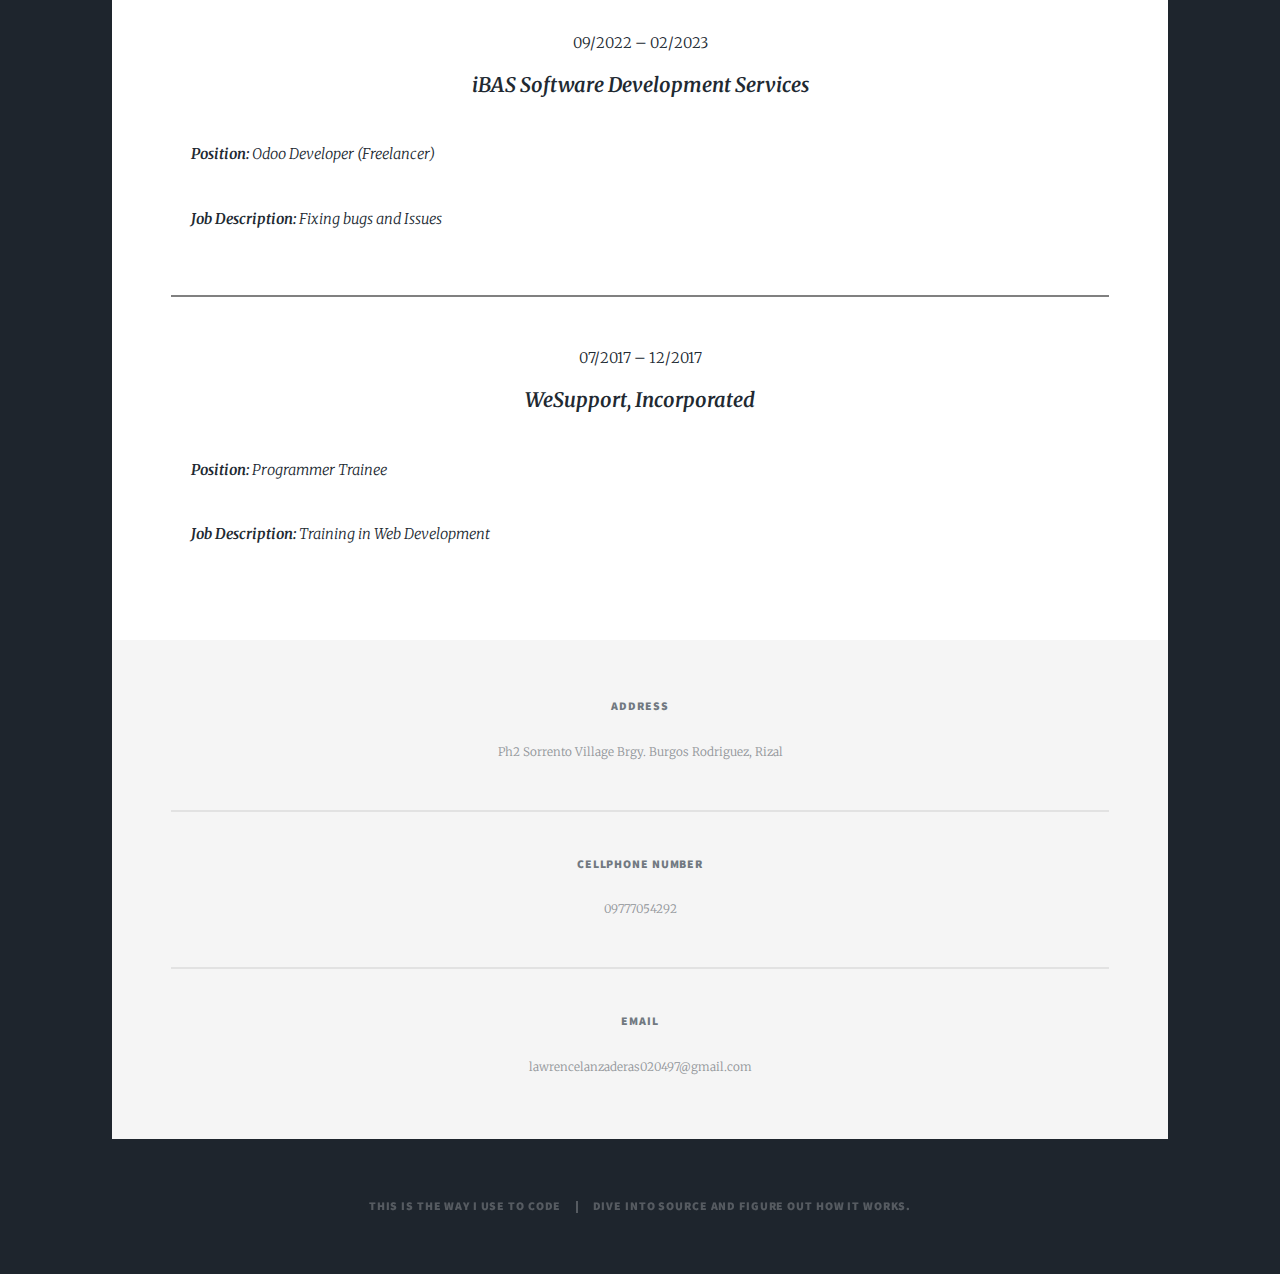
==== commit 4e2136d3: "Update index.html" ====
--- a/index.html
+++ b/index.html
@@ -94,7 +94,7 @@
 					<section>
 						<h3>Address</h3>
 						<p style="text-align: center;">
-							Ph1 Centella Homes Subdivision San Isidro Rodriguez, Rizal
+							Ph2 Sorrento Village Brgy. Burgos Rodriguez, Rizal
 						</p>
 					</section>
 					<hr/>
@@ -127,4 +127,4 @@
 		<script src="assets/js/main.js"></script>
 
 	</body>
-</html>+</html>
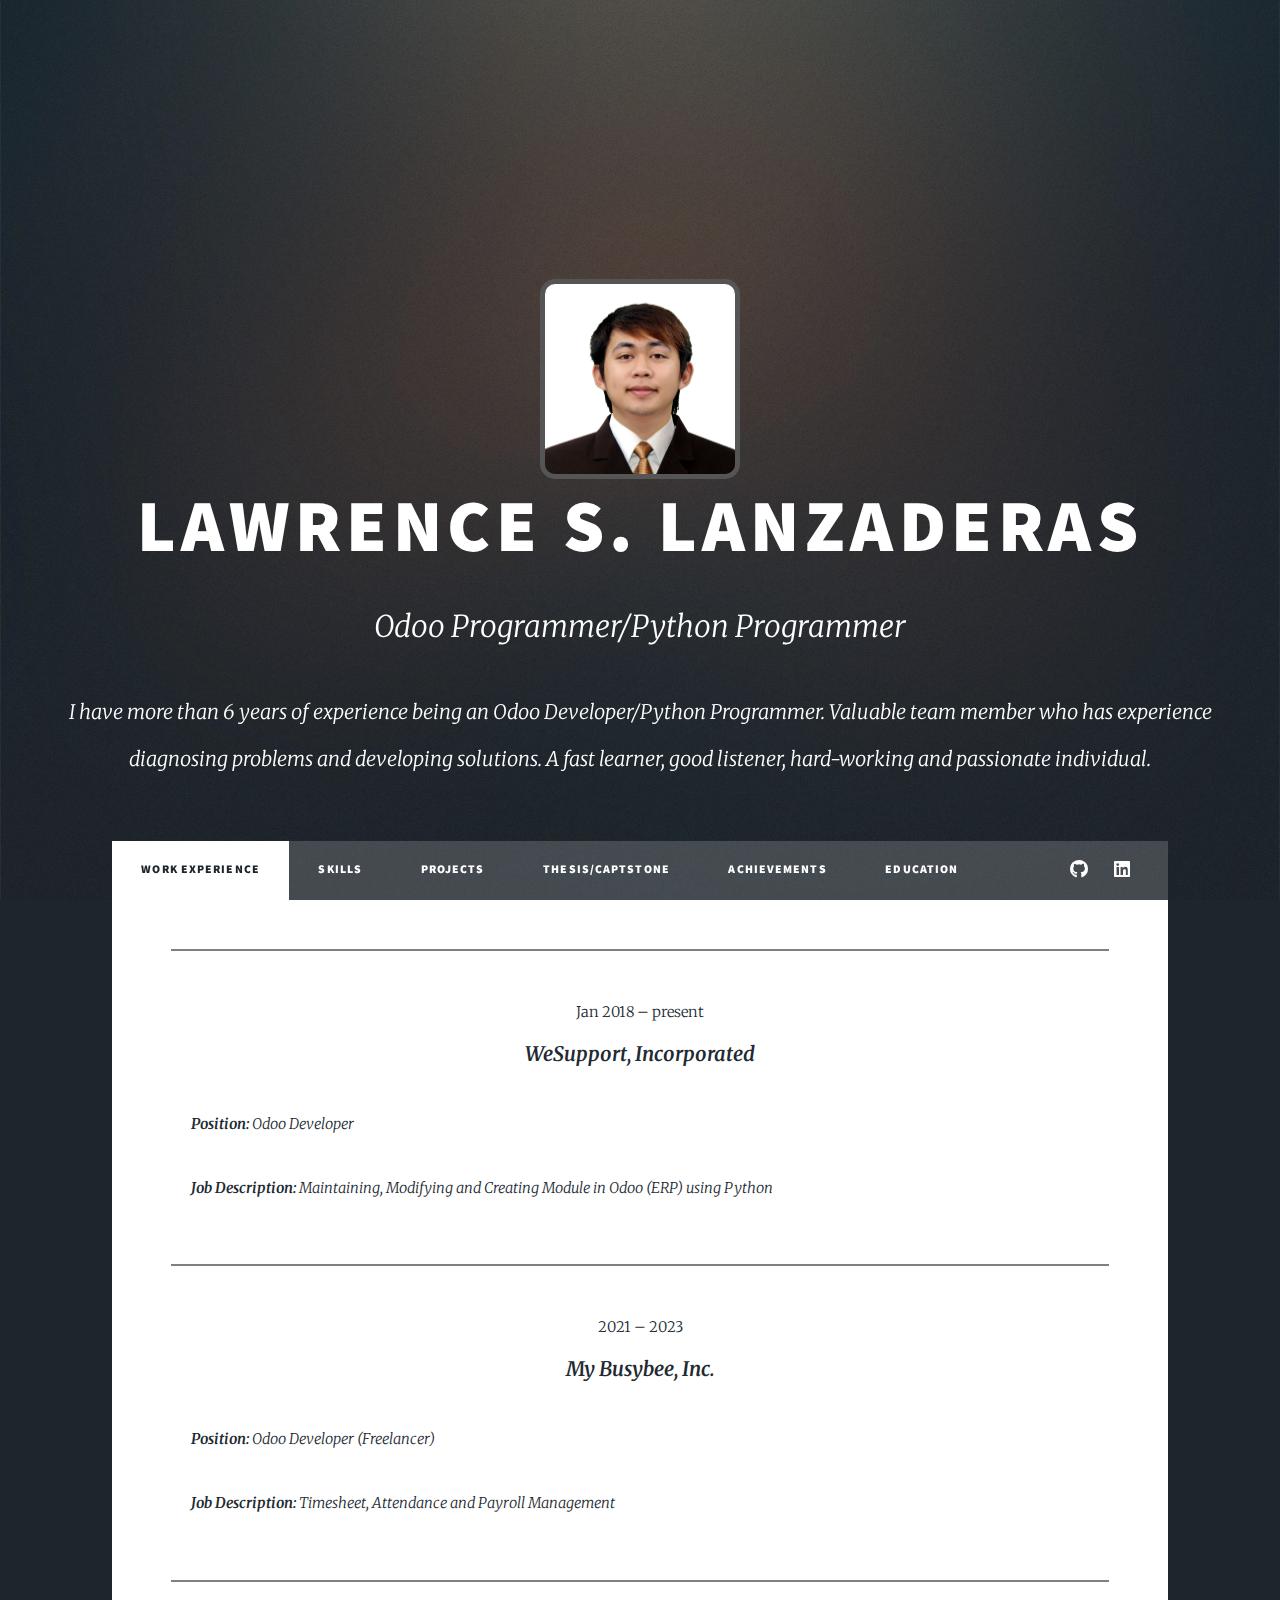
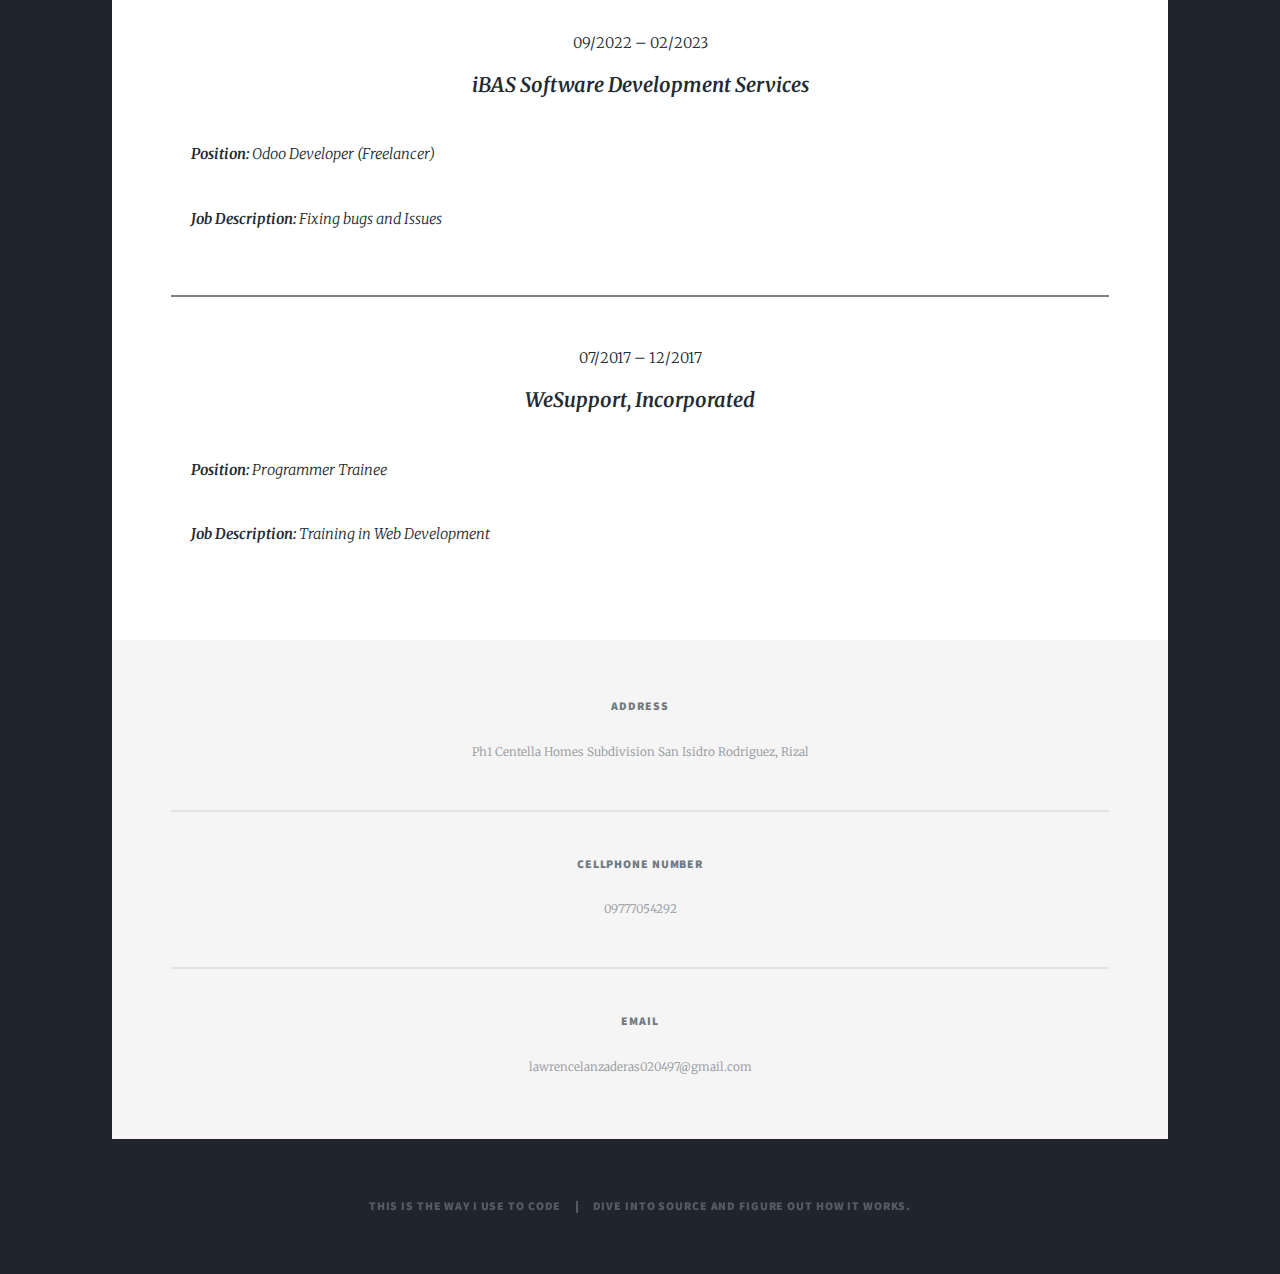
==== commit 52ad907e: "[ADD] construction manasgement in projects" ====
--- a/index.html
+++ b/index.html
@@ -19,7 +19,7 @@
 				</div>
 				<h1>Lawrence S. Lanzaderas</h1>
 				<p style="font-size: 30px;">Odoo Programmer/Python Programmer</p>
-				<p style="font-size: 20px;">I have more than 5 years of experience being a Odoo Developer/Python Programmer.
+				<p style="font-size: 20px;">I have more than 6 years of experience being an Odoo Developer/Python Programmer.
 					Valuable team member who has experience diagnosing problems and developing solutions. A fast learner, good listener, hard-working and passionate individual.</p>
 			</div>
 
@@ -94,7 +94,7 @@
 					<section>
 						<h3>Address</h3>
 						<p style="text-align: center;">
-							Ph2 Sorrento Village Brgy. Burgos Rodriguez, Rizal
+							Ph1 Centella Homes Subdivision San Isidro Rodriguez, Rizal
 						</p>
 					</section>
 					<hr/>
@@ -127,4 +127,4 @@
 		<script src="assets/js/main.js"></script>
 
 	</body>
-</html>
+</html>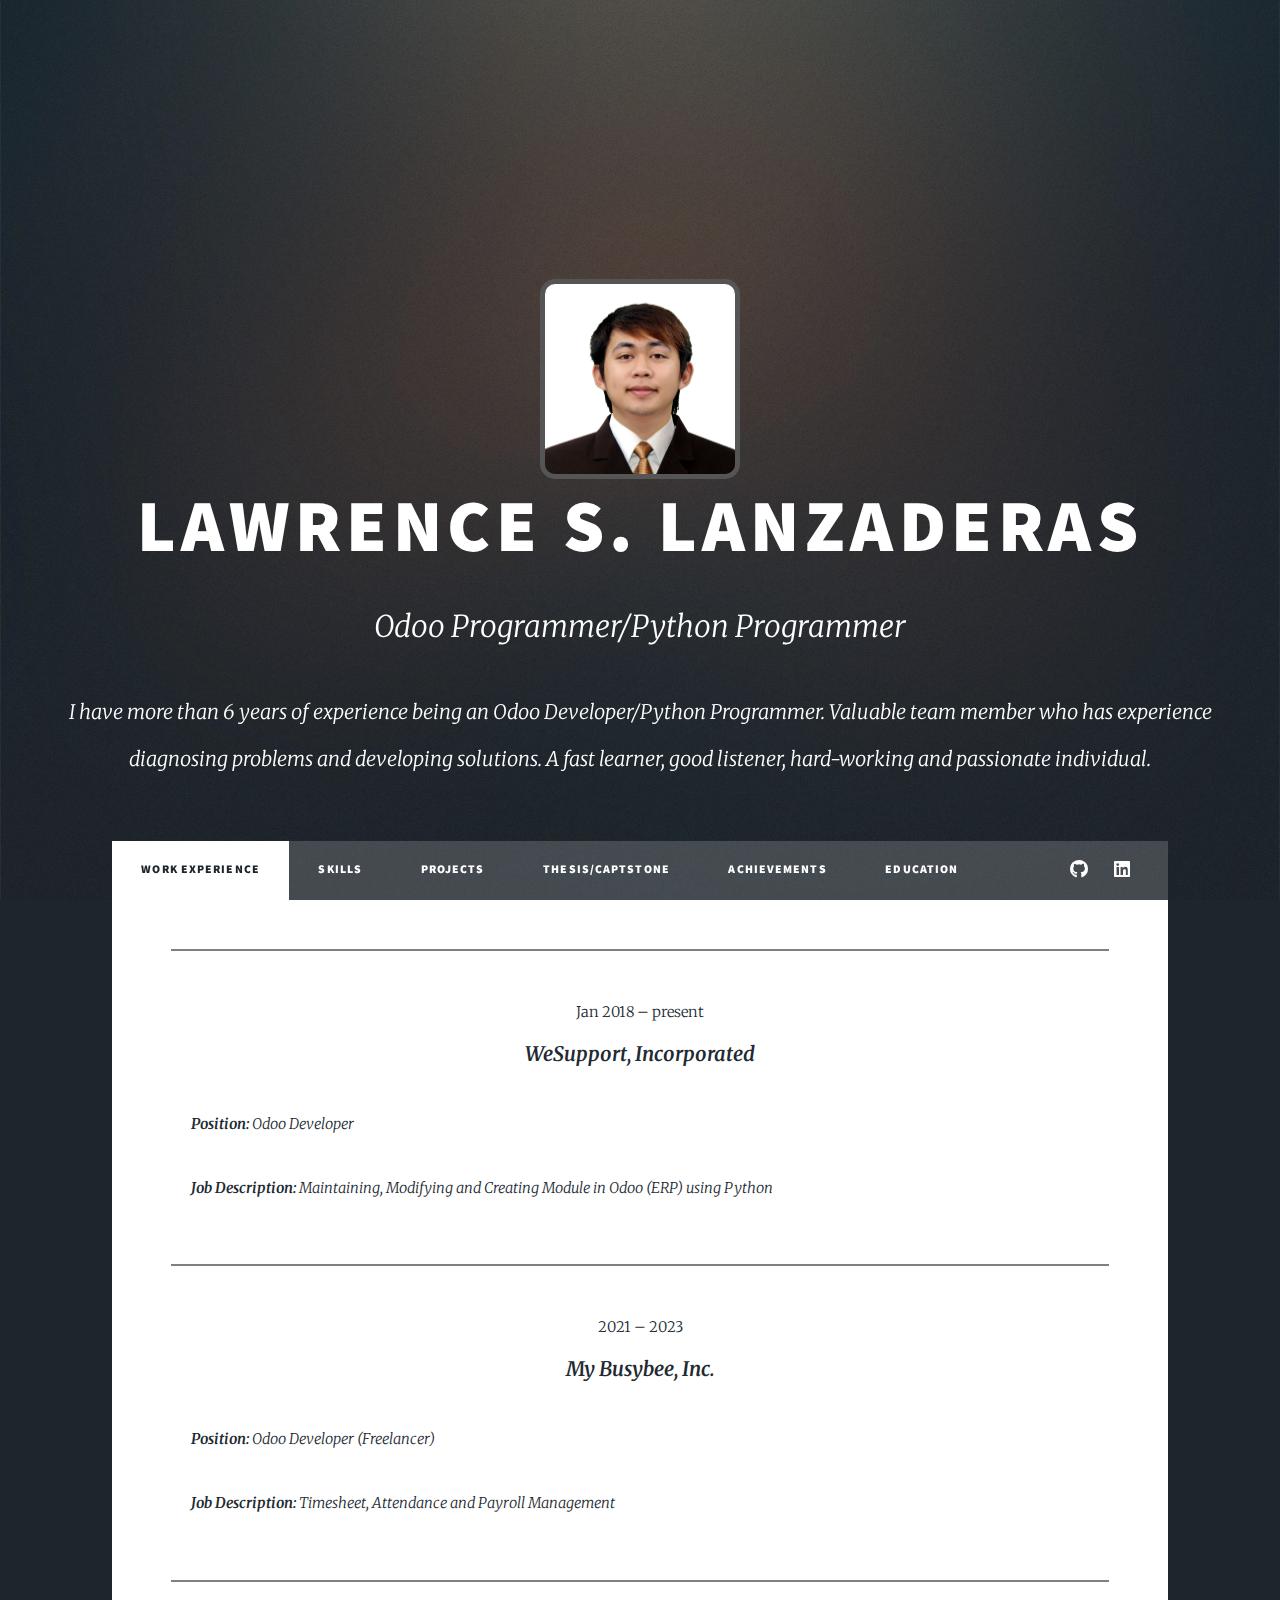
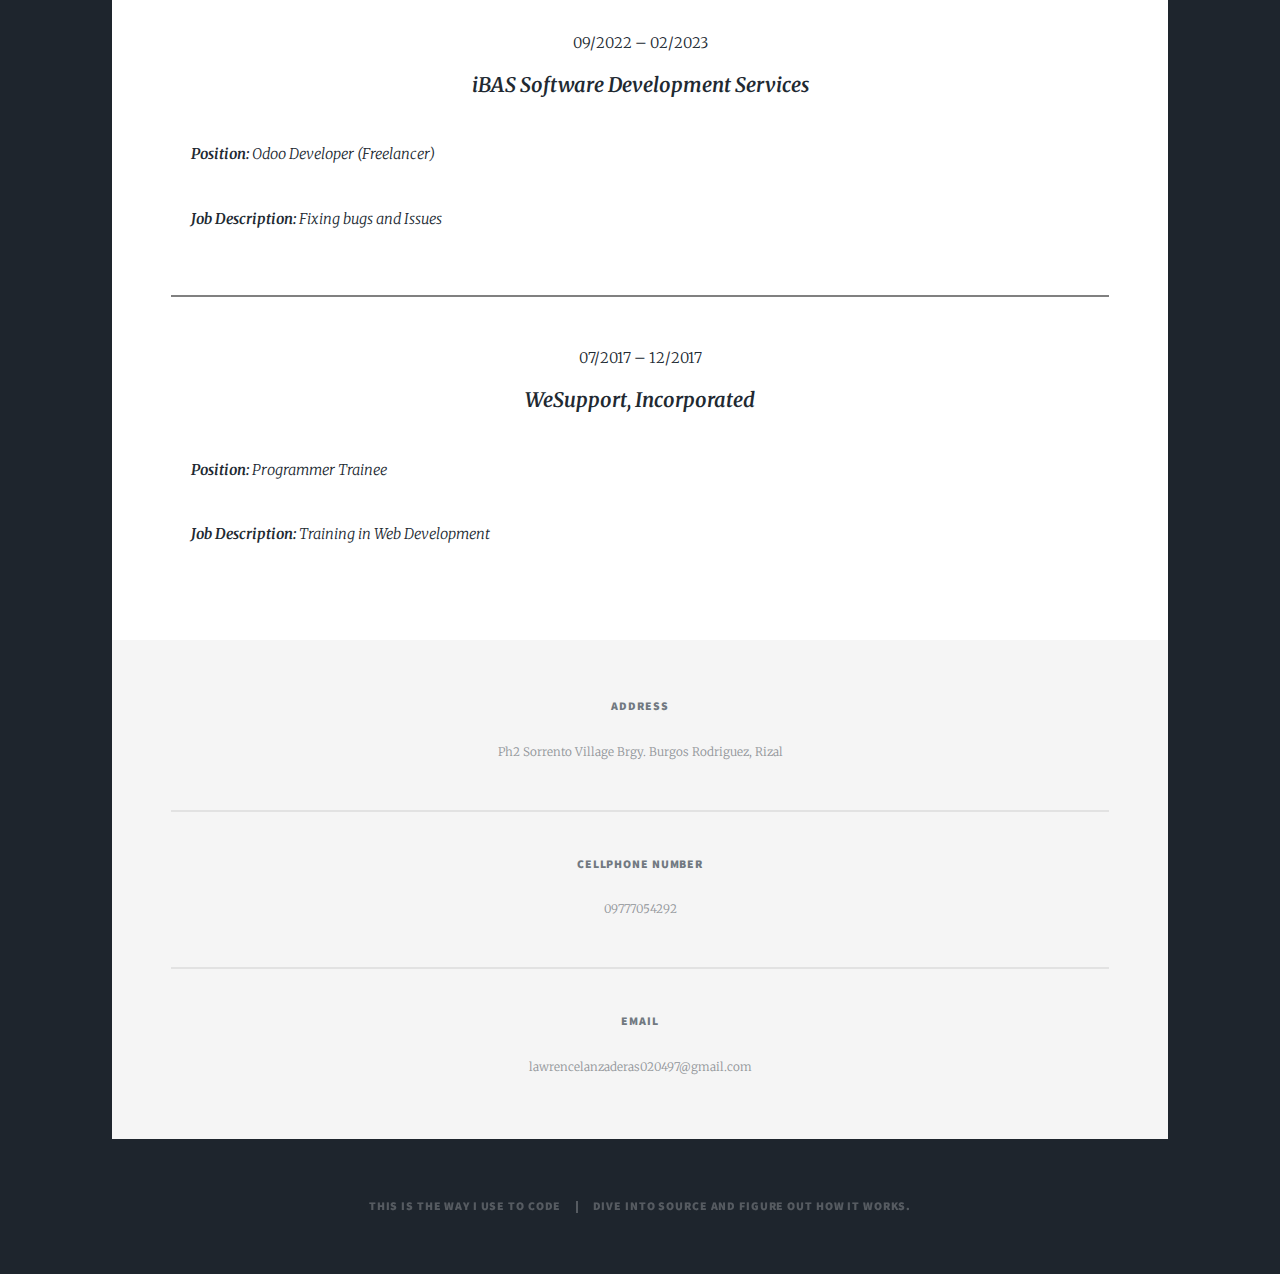
==== commit 7f5f677d: "Merge branch 'master' of github.com:IAmLawrence/my_portfolio" ====
--- a/index.html
+++ b/index.html
@@ -94,7 +94,7 @@
 					<section>
 						<h3>Address</h3>
 						<p style="text-align: center;">
-							Ph1 Centella Homes Subdivision San Isidro Rodriguez, Rizal
+							Ph2 Sorrento Village Brgy. Burgos Rodriguez, Rizal
 						</p>
 					</section>
 					<hr/>
@@ -127,4 +127,4 @@
 		<script src="assets/js/main.js"></script>
 
 	</body>
-</html>+</html>
